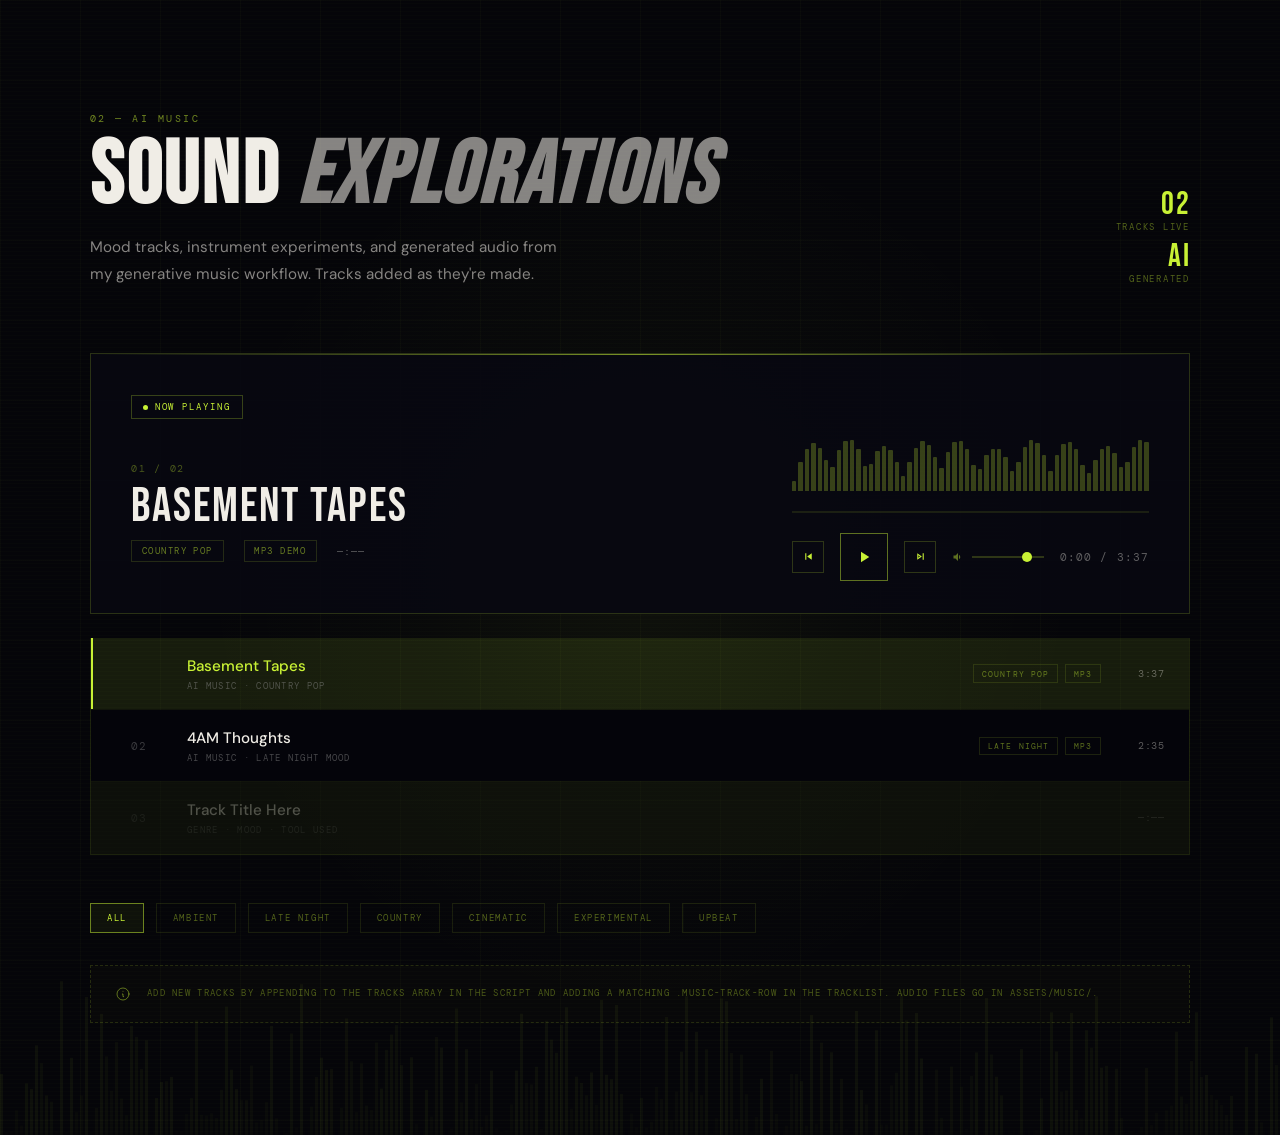
==== art.html @ 6951cd72 "AI Music section redesign" ====
<!DOCTYPE html>
<html lang="en">
<head>
  <meta charset="UTF-8">
  <title>AI Music — Japhet Kundiman</title>
  <meta name="viewport" content="width=device-width, initial-scale=1.0">
  <link rel="preconnect" href="https://fonts.googleapis.com">
  <link href="https://fonts.googleapis.com/css2?family=Bebas+Neue&family=DM+Sans:ital,wght@0,300;0,400;0,500;1,300&family=DM+Mono:wght@400;500&display=swap" rel="stylesheet">
  <style>
    :root {
      --acid: #c8f135;
      --acid-dim: rgba(200,241,53,0.12);
      --acid-glow: rgba(200,241,53,0.06);
      --page-bg: #04040a;
      --surface: rgba(10,10,18,0.80);
      --border: rgba(200,241,53,0.12);
      --text: #f0ede6;
      --text-dim: rgba(240,237,230,0.55);
      --text-muted: rgba(240,237,230,0.38);
      --font-display: 'Bebas Neue', sans-serif;
      --font-body: 'DM Sans', sans-serif;
      --font-mono: 'DM Mono', monospace;
    }

    *, *::before, *::after { box-sizing: border-box; margin: 0; padding: 0; }

    body {
      background: var(--page-bg);
      color: var(--text);
      font-family: var(--font-body);
      min-height: 100vh;
    }

    /* ── MUSIC SECTION WRAPPER ── */
    .music-section {
      position: relative;
      background: #050509;
      padding: 7rem 2rem;
      overflow: hidden;
    }

    /* ── AMBIENT BACKGROUND ── */
    .music-bg {
      position: absolute;
      inset: 0;
      pointer-events: none;
      overflow: hidden;
    }

    /* Slow rotating radial halo */
    .music-bg-halo {
      position: absolute;
      left: 50%; top: 50%;
      transform: translate(-50%, -50%);
      width: 900px; height: 900px;
      border-radius: 50%;
      background: radial-gradient(ellipse at center,
        rgba(200,241,53,0.055) 0%,
        rgba(200,241,53,0.02) 35%,
        transparent 70%);
      animation: haloBreath 8s ease-in-out infinite;
    }

    @keyframes haloBreath {
      0%, 100% { transform: translate(-50%,-50%) scale(1); opacity: 0.7; }
      50% { transform: translate(-50%,-50%) scale(1.12); opacity: 1; }
    }

    /* Scanline texture */
    .music-bg-scan {
      position: absolute; inset: 0;
      background-image: repeating-linear-gradient(
        0deg,
        transparent,
        transparent 3px,
        rgba(200,241,53,0.012) 3px,
        rgba(200,241,53,0.012) 4px
      );
    }

    /* Grid lines — faint */
    .music-bg-grid {
      position: absolute; inset: 0;
      background-image:
        linear-gradient(rgba(200,241,53,0.025) 1px, transparent 1px),
        linear-gradient(90deg, rgba(200,241,53,0.025) 1px, transparent 1px);
      background-size: 80px 80px;
    }

    /* Canvas for live visualizer */
    #musicCanvas {
      position: absolute;
      bottom: 0; left: 0;
      width: 100%; height: 220px;
      opacity: 0.18;
      pointer-events: none;
    }

    /* ── INNER CONTENT ── */
    .music-inner {
      max-width: 1100px;
      margin: 0 auto;
      position: relative;
      z-index: 2;
    }

    /* ── SECTION HEADER ── */
    .section-label {
      font-family: var(--font-mono);
      font-size: 0.6rem;
      letter-spacing: 0.26em;
      text-transform: uppercase;
      color: rgba(200,241,53,0.55);
      margin-bottom: 0.75rem;
      display: block;
    }

    .music-header {
      margin-bottom: 4rem;
      display: grid;
      grid-template-columns: 1fr auto;
      align-items: flex-end;
      gap: 2rem;
    }

    .music-header-left {}

    .music-title {
      font-family: var(--font-display);
      font-size: clamp(3.2rem, 7vw, 5.5rem);
      letter-spacing: 0.03em;
      line-height: 0.92;
      color: var(--text);
      margin-bottom: 1rem;
    }
    .music-title em {
      font-style: italic;
      color: var(--text-dim);
    }

    .music-subtitle {
      color: var(--text-dim);
      font-size: 0.95rem;
      line-height: 1.8;
      max-width: 480px;
    }

    /* Stats strip */
    .music-stats {
      display: flex;
      flex-direction: column;
      gap: 0.5rem;
      text-align: right;
      padding-bottom: 0.25rem;
    }
    .music-stat-item {
      display: flex;
      flex-direction: column;
    }
    .music-stat-num {
      font-family: var(--font-display);
      font-size: 2rem;
      letter-spacing: 0.04em;
      color: var(--acid);
      line-height: 1;
    }
    .music-stat-label {
      font-family: var(--font-mono);
      font-size: 0.55rem;
      letter-spacing: 0.2em;
      text-transform: uppercase;
      color: rgba(200,241,53,0.4);
    }

    /* ── FEATURED PLAYER ── */
    .music-featured {
      position: relative;
      background: rgba(8,8,16,0.95);
      border: 1px solid rgba(200,241,53,0.18);
      padding: 2.5rem 2.5rem 2rem;
      margin-bottom: 1.5rem;
      overflow: hidden;
      transition: border-color 0.3s;
    }
    .music-featured::before {
      content: '';
      position: absolute;
      top: 0; left: 0; right: 0;
      height: 1px;
      background: linear-gradient(90deg, transparent, var(--acid), transparent);
      opacity: 0.6;
    }
    .music-featured:hover {
      border-color: rgba(200,241,53,0.35);
    }

    .music-featured-badge {
      display: inline-flex;
      align-items: center;
      gap: 0.4rem;
      font-family: var(--font-mono);
      font-size: 0.55rem;
      letter-spacing: 0.22em;
      text-transform: uppercase;
      color: var(--acid);
      border: 1px solid rgba(200,241,53,0.25);
      padding: 0.3rem 0.7rem;
      margin-bottom: 1.5rem;
    }
    .music-featured-badge-dot {
      width: 5px; height: 5px;
      border-radius: 50%;
      background: var(--acid);
      animation: pulseDot 2s ease-in-out infinite;
    }
    @keyframes pulseDot {
      0%, 100% { opacity: 1; }
      50% { opacity: 0.3; }
    }

    .music-featured-layout {
      display: grid;
      grid-template-columns: 1fr auto;
      align-items: center;
      gap: 2.5rem;
    }

    .music-featured-info {}
    .music-featured-num {
      font-family: var(--font-mono);
      font-size: 0.6rem;
      letter-spacing: 0.18em;
      color: rgba(200,241,53,0.35);
      margin-bottom: 0.5rem;
    }
    .music-featured-title {
      font-family: var(--font-display);
      font-size: clamp(2rem, 4vw, 3rem);
      letter-spacing: 0.04em;
      color: var(--text);
      line-height: 1;
      margin-bottom: 0.6rem;
    }
    .music-featured-meta {
      display: flex;
      gap: 1.25rem;
      align-items: center;
      flex-wrap: wrap;
    }
    .music-featured-tag {
      font-family: var(--font-mono);
      font-size: 0.58rem;
      letter-spacing: 0.16em;
      text-transform: uppercase;
      color: rgba(200,241,53,0.5);
      padding: 0.25rem 0.6rem;
      border: 1px solid rgba(200,241,53,0.15);
    }
    .music-featured-duration {
      font-family: var(--font-mono);
      font-size: 0.65rem;
      letter-spacing: 0.1em;
      color: var(--text-muted);
    }

    /* Custom player controls */
    .music-player-controls {
      display: flex;
      flex-direction: column;
      gap: 1.25rem;
      min-width: 280px;
    }

    /* Waveform visualizer bar */
    .music-waveform-viz {
      display: flex;
      align-items: flex-end;
      gap: 2px;
      height: 48px;
      cursor: pointer;
    }
    .music-waveform-viz-bar {
      flex: 1;
      background: rgba(200,241,53,0.25);
      border-radius: 1px 1px 0 0;
      transition: background 0.15s;
      position: relative;
    }
    .music-waveform-viz-bar.played {
      background: rgba(200,241,53,0.75);
    }
    .music-waveform-viz-bar:hover {
      background: var(--acid);
    }

    .music-controls-row {
      display: flex;
      align-items: center;
      gap: 1rem;
    }

    .ctrl-btn {
      background: none;
      border: 1px solid rgba(200,241,53,0.2);
      color: var(--acid);
      cursor: pointer;
      display: flex;
      align-items: center;
      justify-content: center;
      transition: background 0.2s, border-color 0.2s, transform 0.15s;
      flex-shrink: 0;
    }
    .ctrl-btn:hover {
      background: rgba(200,241,53,0.1);
      border-color: rgba(200,241,53,0.5);
      transform: scale(1.05);
    }
    .ctrl-btn:active { transform: scale(0.96); }

    .ctrl-btn.play-main {
      width: 48px; height: 48px;
      border-color: rgba(200,241,53,0.45);
    }
    .ctrl-btn.play-main svg { width: 18px; height: 18px; }
    .ctrl-btn.small {
      width: 32px; height: 32px;
    }
    .ctrl-btn.small svg { width: 13px; height: 13px; }

    .ctrl-time {
      font-family: var(--font-mono);
      font-size: 0.68rem;
      letter-spacing: 0.1em;
      color: var(--text-muted);
      margin-left: auto;
    }

    /* Progress bar */
    .music-progress-wrap {
      position: relative;
      height: 2px;
      background: rgba(200,241,53,0.1);
      cursor: pointer;
    }
    .music-progress-fill {
      position: absolute;
      left: 0; top: 0; bottom: 0;
      background: var(--acid);
      width: 0%;
      transition: width 0.1s linear;
    }
    .music-progress-thumb {
      position: absolute;
      top: 50%;
      transform: translate(-50%,-50%);
      width: 10px; height: 10px;
      border-radius: 50%;
      background: var(--acid);
      left: 0%;
      transition: left 0.1s linear;
      opacity: 0;
    }
    .music-progress-wrap:hover .music-progress-thumb { opacity: 1; }
    .music-progress-wrap:hover { height: 3px; }

    /* hidden real audio element */
    .music-audio-el {
      display: none;
    }

    /* ── TRACK LIST ── */
    .music-tracklist {
      display: flex;
      flex-direction: column;
      gap: 1px;
      background: rgba(200,241,53,0.06);
      border: 1px solid rgba(200,241,53,0.06);
      border-top: none;
    }

    .music-track-row {
      background: var(--page-bg);
      display: grid;
      grid-template-columns: 3rem 1fr auto;
      align-items: center;
      gap: 1.5rem;
      padding: 1.1rem 1.5rem;
      cursor: pointer;
      transition: background 0.2s;
      position: relative;
      overflow: hidden;
    }
    .music-track-row::after {
      content: '';
      position: absolute;
      left: 0; top: 0; bottom: 0;
      width: 2px;
      background: var(--acid);
      transform: scaleY(0);
      transition: transform 0.2s;
      transform-origin: bottom;
    }
    .music-track-row:hover::after,
    .music-track-row.active::after {
      transform: scaleY(1);
    }
    .music-track-row:hover,
    .music-track-row.active {
      background: rgba(200,241,53,0.035);
    }

    .music-track-num-wrap {
      display: flex;
      align-items: center;
      justify-content: center;
    }
    .music-track-num {
      font-family: var(--font-mono);
      font-size: 0.7rem;
      letter-spacing: 0.1em;
      color: rgba(138,138,138,0.4);
      transition: opacity 0.2s;
    }
    .music-track-row.active .music-track-num,
    .music-track-row:hover .music-track-num { display: none; }

    .music-track-play-icon {
      display: none;
      color: var(--acid);
    }
    .music-track-row:hover .music-track-play-icon,
    .music-track-row.active .music-track-play-icon {
      display: block;
    }
    .music-track-play-icon svg { width: 14px; height: 14px; }

    /* Mini animated bars for playing state */
    .music-track-bars {
      display: none;
      align-items: flex-end;
      gap: 2px;
      height: 16px;
    }
    .music-track-row.playing .music-track-bars { display: flex; }
    .music-track-row.playing .music-track-play-icon { display: none; }
    .music-track-row.playing .music-track-num { display: none; }
    .music-track-bar {
      width: 2px;
      background: var(--acid);
      border-radius: 1px;
      animation: barDance 0.9s ease-in-out infinite;
    }
    .music-track-bar:nth-child(1) { animation-delay: 0s; }
    .music-track-bar:nth-child(2) { animation-delay: 0.15s; }
    .music-track-bar:nth-child(3) { animation-delay: 0.3s; }
    @keyframes barDance {
      0%, 100% { height: 4px; }
      50% { height: 14px; }
    }

    .music-track-info { display: flex; flex-direction: column; gap: 0.25rem; }
    .music-track-title {
      font-family: var(--font-body);
      font-size: 0.95rem;
      font-weight: 500;
      color: var(--text);
      transition: color 0.2s;
    }
    .music-track-row.active .music-track-title { color: var(--acid); }
    .music-track-meta-str {
      font-family: var(--font-mono);
      font-size: 0.58rem;
      letter-spacing: 0.14em;
      text-transform: uppercase;
      color: rgba(138,138,138,0.5);
    }

    .music-track-right {
      display: flex;
      align-items: center;
      gap: 1rem;
    }
    .music-track-tags {
      display: flex;
      gap: 0.4rem;
      flex-wrap: wrap;
      justify-content: flex-end;
    }
    .music-tag {
      font-family: var(--font-mono);
      font-size: 0.5rem;
      letter-spacing: 0.14em;
      text-transform: uppercase;
      color: rgba(200,241,53,0.45);
      border: 1px solid rgba(200,241,53,0.12);
      padding: 0.2rem 0.5rem;
    }
    .music-track-dur {
      font-family: var(--font-mono);
      font-size: 0.65rem;
      letter-spacing: 0.08em;
      color: var(--text-muted);
      min-width: 3rem;
      text-align: right;
    }

    /* Placeholder row */
    .music-track-row.placeholder {
      opacity: 0.28;
      cursor: default;
      pointer-events: none;
    }

    /* ── MOOD CHIPS ── */
    .music-mood-row {
      display: flex;
      gap: 0.75rem;
      flex-wrap: wrap;
      margin-top: 3rem;
      margin-bottom: 0;
    }
    .mood-chip {
      font-family: var(--font-mono);
      font-size: 0.55rem;
      letter-spacing: 0.18em;
      text-transform: uppercase;
      padding: 0.5rem 1rem;
      border: 1px solid rgba(200,241,53,0.1);
      color: rgba(200,241,53,0.4);
      cursor: default;
      transition: border-color 0.2s, color 0.2s, background 0.2s;
      position: relative;
      overflow: hidden;
    }
    .mood-chip::before {
      content: '';
      position: absolute;
      inset: 0;
      background: rgba(200,241,53,0.06);
      transform: translateX(-100%);
      transition: transform 0.25s ease;
    }
    .mood-chip:hover::before { transform: translateX(0); }
    .mood-chip:hover {
      border-color: rgba(200,241,53,0.35);
      color: rgba(200,241,53,0.85);
    }
    .mood-chip.active {
      border-color: rgba(200,241,53,0.5);
      color: var(--acid);
      background: rgba(200,241,53,0.05);
    }

    /* ── ADD NOTE ── */
    .music-add-note {
      margin-top: 2rem;
      display: flex;
      align-items: center;
      gap: 1rem;
      padding: 1.25rem 1.5rem;
      border: 1px dashed rgba(200,241,53,0.15);
      background: rgba(200,241,53,0.01);
    }
    .music-add-note span {
      font-family: var(--font-mono);
      font-size: 0.58rem;
      letter-spacing: 0.14em;
      text-transform: uppercase;
      color: rgba(200,241,53,0.35);
      line-height: 1.65;
    }
    .music-add-note svg { flex-shrink: 0; }

    /* ── VOLUME ── */
    .vol-wrap {
      display: flex;
      align-items: center;
      gap: 0.5rem;
    }
    .vol-wrap svg { width: 12px; height: 12px; color: rgba(200,241,53,0.4); flex-shrink: 0; }
    .vol-slider {
      -webkit-appearance: none;
      appearance: none;
      width: 72px;
      height: 2px;
      background: rgba(200,241,53,0.2);
      outline: none;
      cursor: pointer;
    }
    .vol-slider::-webkit-slider-thumb {
      -webkit-appearance: none;
      width: 10px; height: 10px;
      border-radius: 50%;
      background: var(--acid);
      cursor: pointer;
    }

    /* ── RESPONSIVE ── */
    @media (max-width: 768px) {
      .music-header { grid-template-columns: 1fr; }
      .music-stats { flex-direction: row; text-align: left; }
      .music-featured-layout { grid-template-columns: 1fr; }
      .music-player-controls { min-width: unset; }
      .music-waveform-viz { height: 36px; }
      .music-track-row { grid-template-columns: 2.5rem 1fr; gap: 1rem; padding: 1rem 1.25rem; }
      .music-track-right { display: none; }
      .music-mood-row { gap: 0.5rem; }
    }
  </style>
</head>
<body>

<!-- ═══════════ AI MUSIC SECTION ═══════════ -->
<section class="music-section" id="music">
  <!-- Ambient background layers -->
  <div class="music-bg">
    <div class="music-bg-halo"></div>
    <div class="music-bg-scan"></div>
    <div class="music-bg-grid"></div>
    <canvas id="musicCanvas"></canvas>
  </div>

  <div class="music-inner">

    <!-- Header -->
    <div class="music-header">
      <div class="music-header-left">
        <span class="section-label">02 — AI Music</span>
        <h2 class="music-title">Sound <em>Explorations</em></h2>
        <p class="music-subtitle">Mood tracks, instrument experiments, and generated audio from my generative music workflow. Tracks added as they're made.</p>
      </div>
      <div class="music-stats">
        <div class="music-stat-item">
          <span class="music-stat-num">02</span>
          <span class="music-stat-label">Tracks Live</span>
        </div>
        <div class="music-stat-item">
          <span class="music-stat-num">AI</span>
          <span class="music-stat-label">Generated</span>
        </div>
      </div>
    </div>

    <!-- Featured Player -->
    <div class="music-featured" id="featuredPlayer">
      <div class="music-featured-badge">
        <span class="music-featured-badge-dot"></span>
        Now Playing
      </div>

      <div class="music-featured-layout">
        <!-- Info -->
        <div class="music-featured-info">
          <div class="music-featured-num" id="featuredNum">01 / 02</div>
          <div class="music-featured-title" id="featuredTitle">Basement Tapes</div>
          <div class="music-featured-meta">
            <span class="music-featured-tag" id="featuredGenre">Country Pop</span>
            <span class="music-featured-tag" id="featuredType">MP3 Demo</span>
            <span class="music-featured-duration" id="featuredDur">—:——</span>
          </div>
        </div>

        <!-- Controls -->
        <div class="music-player-controls">

          <!-- Fake waveform (visual accent) -->
          <div class="music-waveform-viz" id="waveformViz" onclick="seekFromWaveform(event)">
          </div>

          <!-- Progress bar -->
          <div class="music-progress-wrap" id="progressWrap" onclick="seekFromBar(event)">
            <div class="music-progress-fill" id="progressFill"></div>
            <div class="music-progress-thumb" id="progressThumb"></div>
          </div>

          <!-- Buttons row -->
          <div class="music-controls-row">
            <!-- Skip back -->
            <button class="ctrl-btn small" onclick="prevTrack()" title="Previous">
              <svg fill="currentColor" viewBox="0 0 24 24"><path d="M6 6h2v12H6zm3.5 6 8.5 6V6z"/></svg>
            </button>

            <!-- Play/Pause main -->
            <button class="ctrl-btn play-main" id="mainPlayBtn" onclick="togglePlay()" title="Play / Pause">
              <svg id="playIcon" fill="currentColor" viewBox="0 0 24 24"><path d="M8 5v14l11-7z"/></svg>
              <svg id="pauseIcon" fill="currentColor" viewBox="0 0 24 24" style="display:none"><path d="M6 19h4V5H6v14zm8-14v14h4V5h-4z"/></svg>
            </button>

            <!-- Skip forward -->
            <button class="ctrl-btn small" onclick="nextTrack()" title="Next">
              <svg fill="currentColor" viewBox="0 0 24 24"><path d="M6 18l8.5-6L6 6v12zm2-8.14L11.03 12 8 14.14V9.86zM16 6h2v12h-2z"/></svg>
            </button>

            <!-- Volume -->
            <div class="vol-wrap" style="margin-left:auto">
              <svg fill="currentColor" viewBox="0 0 24 24" style="color:rgba(200,241,53,0.45)">
                <path d="M3 9v6h4l5 5V4L7 9H3zm13.5 3c0-1.77-1.02-3.29-2.5-4.03v8.05c1.48-.73 2.5-2.25 2.5-4.02z"/>
              </svg>
              <input class="vol-slider" type="range" min="0" max="100" value="80" id="volSlider" oninput="setVolume(this.value)">
            </div>

            <span class="ctrl-time" id="ctrlTime">0:00 / 0:00</span>
          </div>
        </div>
      </div>
    </div>

    <!-- Real audio element (hidden) -->
    <audio class="music-audio-el" id="mainAudio" preload="metadata">
      <source src="assets/music/_Basement Tapes_.mp3" type="audio/mpeg">
    </audio>

    <!-- Track List -->
    <div class="music-tracklist">
      <!-- Track 1 -->
      <div class="music-track-row active playing" data-index="0" onclick="selectTrack(0)">
        <div class="music-track-num-wrap">
          <span class="music-track-num">01</span>
          <span class="music-track-play-icon"><svg fill="currentColor" viewBox="0 0 24 24"><path d="M8 5v14l11-7z"/></svg></span>
          <div class="music-track-bars">
            <div class="music-track-bar"></div>
            <div class="music-track-bar"></div>
            <div class="music-track-bar"></div>
          </div>
        </div>
        <div class="music-track-info">
          <div class="music-track-title">Basement Tapes</div>
          <div class="music-track-meta-str">AI Music · Country Pop</div>
        </div>
        <div class="music-track-right">
          <div class="music-track-tags">
            <span class="music-tag">Country Pop</span>
            <span class="music-tag">MP3</span>
          </div>
          <div class="music-track-dur" id="dur0">—:——</div>
        </div>
      </div>

      <!-- Track 2 -->
      <div class="music-track-row" data-index="1" onclick="selectTrack(1)">
        <div class="music-track-num-wrap">
          <span class="music-track-num">02</span>
          <span class="music-track-play-icon"><svg fill="currentColor" viewBox="0 0 24 24"><path d="M8 5v14l11-7z"/></svg></span>
          <div class="music-track-bars">
            <div class="music-track-bar"></div>
            <div class="music-track-bar"></div>
            <div class="music-track-bar"></div>
          </div>
        </div>
        <div class="music-track-info">
          <div class="music-track-title">4AM Thoughts</div>
          <div class="music-track-meta-str">AI Music · Late Night Mood</div>
        </div>
        <div class="music-track-right">
          <div class="music-track-tags">
            <span class="music-tag">Late Night</span>
            <span class="music-tag">MP3</span>
          </div>
          <div class="music-track-dur" id="dur1">—:——</div>
        </div>
      </div>

      <!-- Placeholder 3 -->
      <div class="music-track-row placeholder">
        <div class="music-track-num-wrap">
          <span class="music-track-num">03</span>
        </div>
        <div class="music-track-info">
          <div class="music-track-title">Track Title Here</div>
          <div class="music-track-meta-str">Genre · Mood · Tool Used</div>
        </div>
        <div class="music-track-right">
          <div class="music-track-dur">—:——</div>
        </div>
      </div>
    </div>

    <!-- Mood chips -->
    <div class="music-mood-row">
      <div class="mood-chip active">All</div>
      <div class="mood-chip">Ambient</div>
      <div class="mood-chip">Late Night</div>
      <div class="mood-chip">Country</div>
      <div class="mood-chip">Cinematic</div>
      <div class="mood-chip">Experimental</div>
      <div class="mood-chip">Upbeat</div>
    </div>

    <!-- Dev note -->
    <div class="music-add-note">
      <svg width="16" height="16" fill="none" stroke="rgba(200,241,53,0.45)" viewBox="0 0 24 24"><path stroke-linecap="round" stroke-linejoin="round" stroke-width="1.5" d="M13 16h-1v-4h-1m1-4h.01M21 12a9 9 0 11-18 0 9 9 0 0118 0z"/></svg>
      <span>Add new tracks by appending to the tracks array in the script and adding a matching .music-track-row in the tracklist. Audio files go in assets/music/.</span>
    </div>

  </div><!-- /music-inner -->
</section>

<script>
  /* ── TRACKS DATA ── */
  const tracks = [
    {
      src: 'assets/music/_Basement Tapes_.mp3',
      title: 'Basement Tapes',
      genre: 'Country Pop',
      type: 'MP3 Demo',
      label: 'AI Music · Country Pop',
    },
    {
      src: 'assets/music/4AM Thoughts.mp3',
      title: '4AM Thoughts',
      genre: 'Late Night Mood',
      type: 'MP3 Demo',
      label: 'AI Music · Late Night Mood',
    },
  ];

  let currentIndex = 0;
  let isPlaying = false;
  const audio = document.getElementById('mainAudio');

  /* ── WAVEFORM BARS SETUP ── */
  function buildWaveform() {
    const viz = document.getElementById('waveformViz');
    viz.innerHTML = '';
    const barCount = 56;
    for (let i = 0; i < barCount; i++) {
      const bar = document.createElement('div');
      bar.className = 'music-waveform-viz-bar';
      // Randomised heights to look like a waveform
      const h = 10 + Math.abs(Math.sin(i * 0.55 + currentIndex * 1.3) * 32) +
                Math.abs(Math.sin(i * 0.2) * 10);
      bar.style.height = h + 'px';
      bar.dataset.pos = i / barCount;
      viz.appendChild(bar);
    }
  }

  function updateWaveformProgress(pct) {
    const bars = document.querySelectorAll('.music-waveform-viz-bar');
    bars.forEach((b, i) => {
      const pos = i / bars.length;
      b.classList.toggle('played', pos <= pct);
    });
  }

  function seekFromWaveform(e) {
    const viz = document.getElementById('waveformViz');
    const rect = viz.getBoundingClientRect();
    const pct = Math.max(0, Math.min(1, (e.clientX - rect.left) / rect.width));
    if (audio.duration) {
      audio.currentTime = pct * audio.duration;
    }
  }

  function seekFromBar(e) {
    const wrap = document.getElementById('progressWrap');
    const rect = wrap.getBoundingClientRect();
    const pct = Math.max(0, Math.min(1, (e.clientX - rect.left) / rect.width));
    if (audio.duration) {
      audio.currentTime = pct * audio.duration;
    }
  }

  /* ── FORMAT TIME ── */
  function fmt(s) {
    if (!s || isNaN(s)) return '—:——';
    const m = Math.floor(s / 60);
    const ss = String(Math.floor(s % 60)).padStart(2, '0');
    return m + ':' + ss;
  }

  /* ── LOAD TRACK ── */
  function loadTrack(index, autoplay) {
    const t = tracks[index];
    currentIndex = index;

    // Update featured info
    document.getElementById('featuredNum').textContent = String(index + 1).padStart(2,'0') + ' / ' + String(tracks.length).padStart(2,'0');
    document.getElementById('featuredTitle').textContent = t.title;
    document.getElementById('featuredGenre').textContent = t.genre;
    document.getElementById('featuredType').textContent = t.type;
    document.getElementById('featuredDur').textContent = '—:——';

    // Load audio
    audio.src = t.src;
    audio.load();

    // Reset progress
    document.getElementById('progressFill').style.width = '0%';
    document.getElementById('progressThumb').style.left = '0%';
    document.getElementById('ctrlTime').textContent = '0:00 / 0:00';

    // Rebuild waveform
    buildWaveform();

    // Mark active row
    document.querySelectorAll('.music-track-row').forEach((row, i) => {
      row.classList.remove('active', 'playing');
      if (i === index) row.classList.add('active');
    });

    if (autoplay) {
      audio.play().then(() => {
        isPlaying = true;
        updatePlayState(true);
      }).catch(() => {});
    }
  }

  function selectTrack(index) {
    if (index >= tracks.length) return;
    if (index === currentIndex && isPlaying) {
      togglePlay();
      return;
    }
    loadTrack(index, true);
  }

  /* ── PLAY / PAUSE ── */
  function togglePlay() {
    if (audio.paused) {
      audio.play().then(() => {
        isPlaying = true;
        updatePlayState(true);
      }).catch(() => {});
    } else {
      audio.pause();
      isPlaying = false;
      updatePlayState(false);
    }
  }

  function updatePlayState(playing) {
    document.getElementById('playIcon').style.display = playing ? 'none' : 'block';
    document.getElementById('pauseIcon').style.display = playing ? 'block' : 'none';
    const activeRow = document.querySelectorAll('.music-track-row')[currentIndex];
    if (activeRow) activeRow.classList.toggle('playing', playing);
  }

  /* ── PREV / NEXT ── */
  function prevTrack() {
    const idx = (currentIndex - 1 + tracks.length) % tracks.length;
    loadTrack(idx, true);
  }
  function nextTrack() {
    const idx = (currentIndex + 1) % tracks.length;
    loadTrack(idx, true);
  }

  /* ── VOLUME ── */
  function setVolume(v) {
    audio.volume = v / 100;
  }

  /* ── AUDIO EVENTS ── */
  audio.addEventListener('timeupdate', () => {
    if (!audio.duration) return;
    const pct = audio.currentTime / audio.duration;
    document.getElementById('progressFill').style.width = (pct * 100) + '%';
    document.getElementById('progressThumb').style.left = (pct * 100) + '%';
    document.getElementById('ctrlTime').textContent = fmt(audio.currentTime) + ' / ' + fmt(audio.duration);
    document.getElementById('featuredDur').textContent = fmt(audio.currentTime);
    updateWaveformProgress(pct);
  });

  audio.addEventListener('loadedmetadata', () => {
    const el = document.getElementById('dur' + currentIndex);
    if (el) el.textContent = fmt(audio.duration);
    document.getElementById('ctrlTime').textContent = '0:00 / ' + fmt(audio.duration);
  });

  audio.addEventListener('ended', () => {
    isPlaying = false;
    updatePlayState(false);
    nextTrack();
  });

  /* ── PRE-LOAD DURATIONS for all tracks ── */
  function preloadDuration(index) {
    const a = new Audio();
    a.src = tracks[index].src;
    a.addEventListener('loadedmetadata', () => {
      const el = document.getElementById('dur' + index);
      if (el) el.textContent = fmt(a.duration);
    });
  }
  tracks.forEach((_, i) => { if (i !== 0) preloadDuration(i); });

  /* ── CANVAS VISUALIZER (idle ambient) ── */
  (function setupCanvas() {
    const canvas = document.getElementById('musicCanvas');
    const ctx = canvas.getContext('2d');
    let W, H, bars = [], tick = 0;

    function resize() {
      W = canvas.offsetWidth;
      H = canvas.offsetHeight;
      canvas.width = W;
      canvas.height = H;
      bars = Array.from({length: Math.floor(W / 5)}, (_, i) => ({
        x: i * 5,
        phase: Math.random() * Math.PI * 2,
        speed: 0.4 + Math.random() * 0.6,
        amp: 0.3 + Math.random() * 0.7,
      }));
    }

    function draw() {
      ctx.clearRect(0, 0, W, H);
      tick += 0.018;
      bars.forEach(b => {
        const h = (Math.sin(tick * b.speed + b.phase) * 0.5 + 0.5) * b.amp * H * 0.72;
        const alpha = 0.18 + Math.sin(tick * b.speed + b.phase) * 0.1;
        ctx.fillStyle = `rgba(200,241,53,${alpha})`;
        ctx.fillRect(b.x, H - h, 3, h);
      });
      requestAnimationFrame(draw);
    }

    resize();
    window.addEventListener('resize', resize);
    draw();
  })();

  /* ── MOOD CHIPS (UI only, no filter logic yet) ── */
  document.querySelectorAll('.mood-chip').forEach(chip => {
    chip.addEventListener('click', () => {
      document.querySelectorAll('.mood-chip').forEach(c => c.classList.remove('active'));
      chip.classList.add('active');
    });
  });

  /* ── INIT ── */
  buildWaveform();
  audio.volume = 0.8;
</script>
</body>
</html>
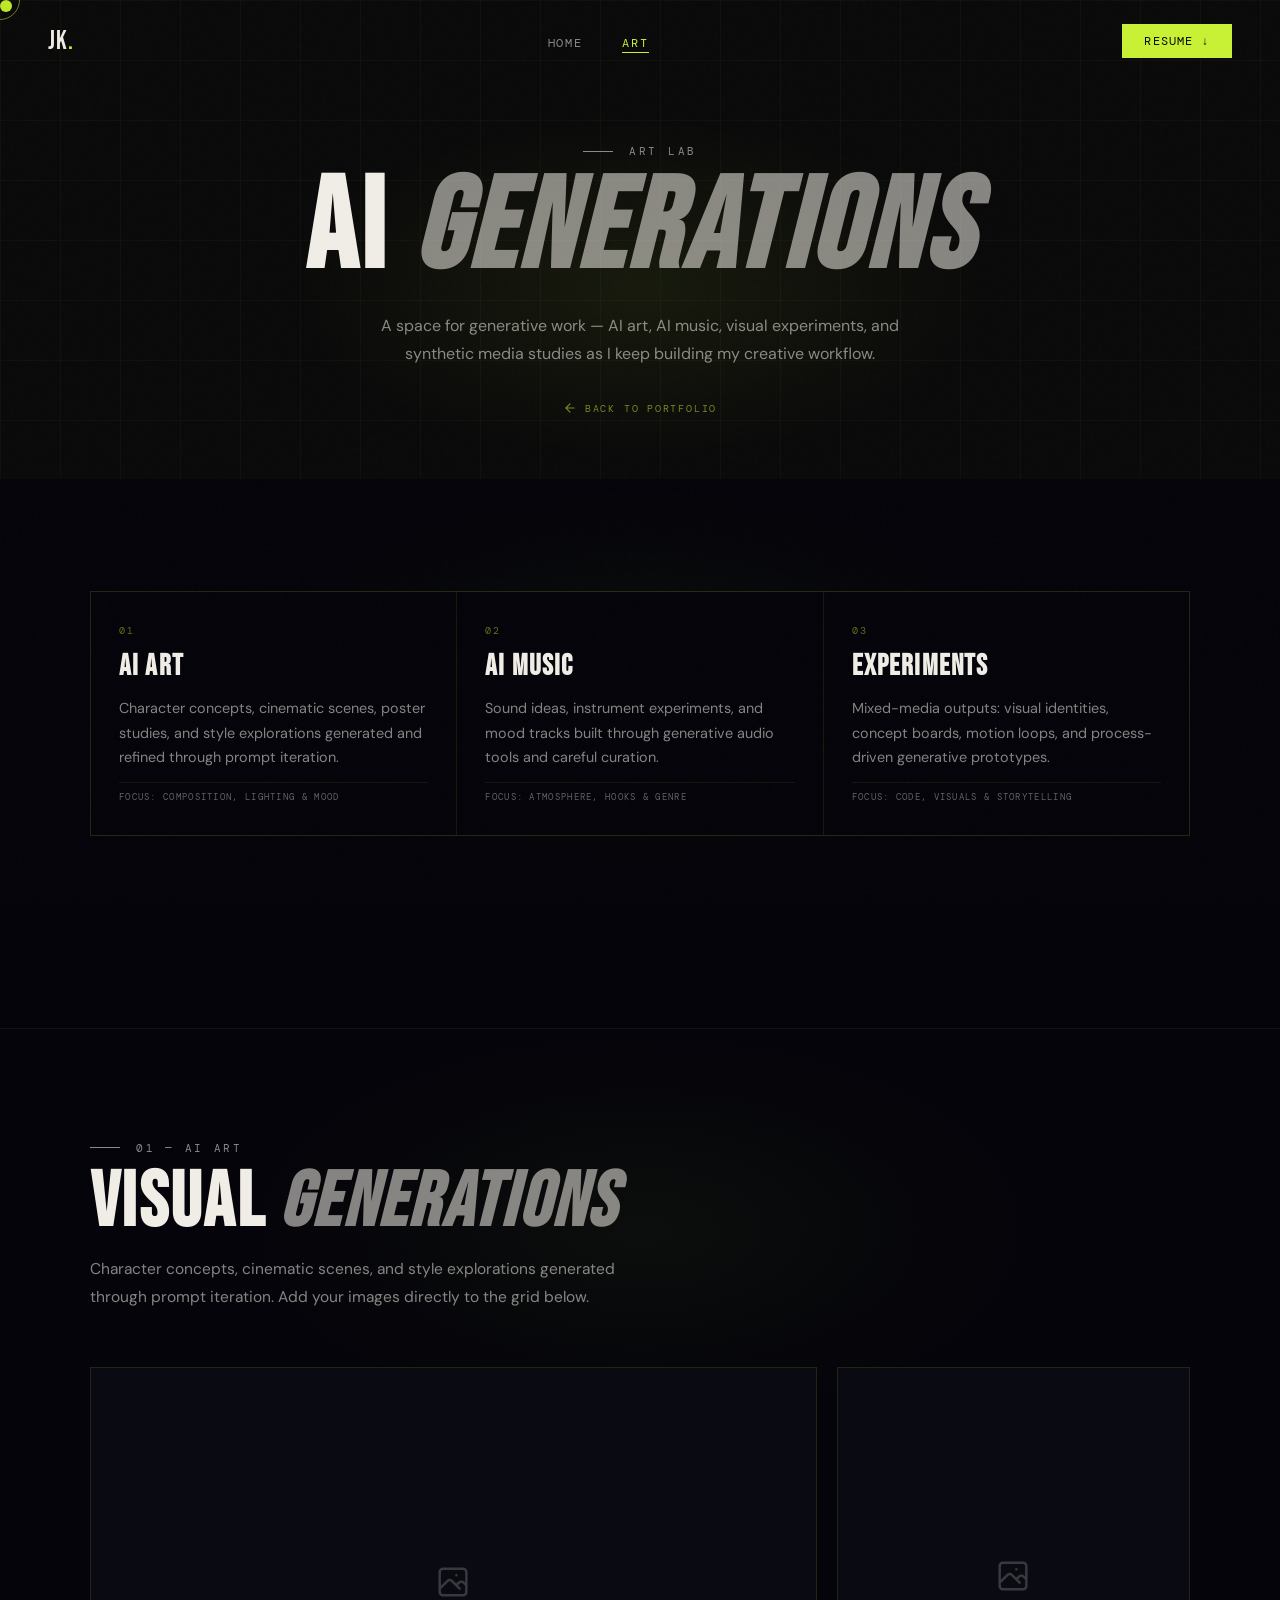
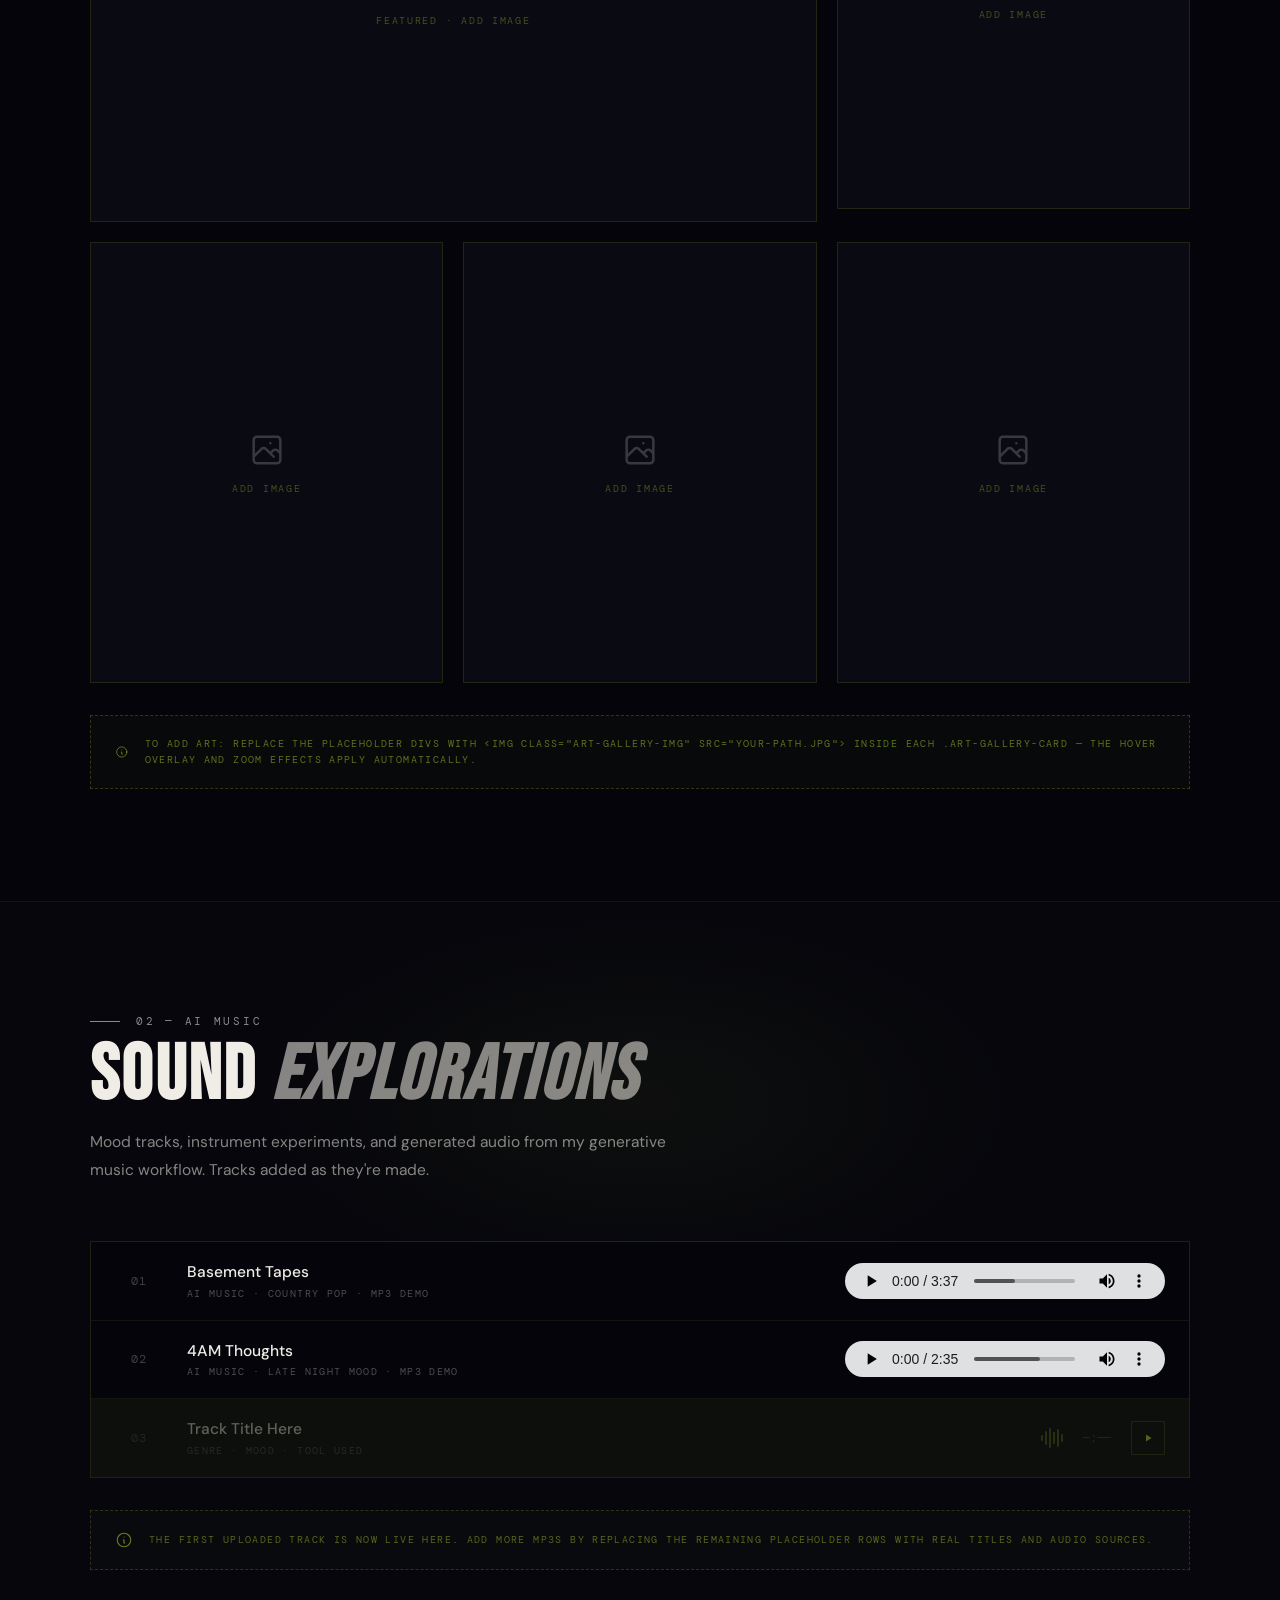
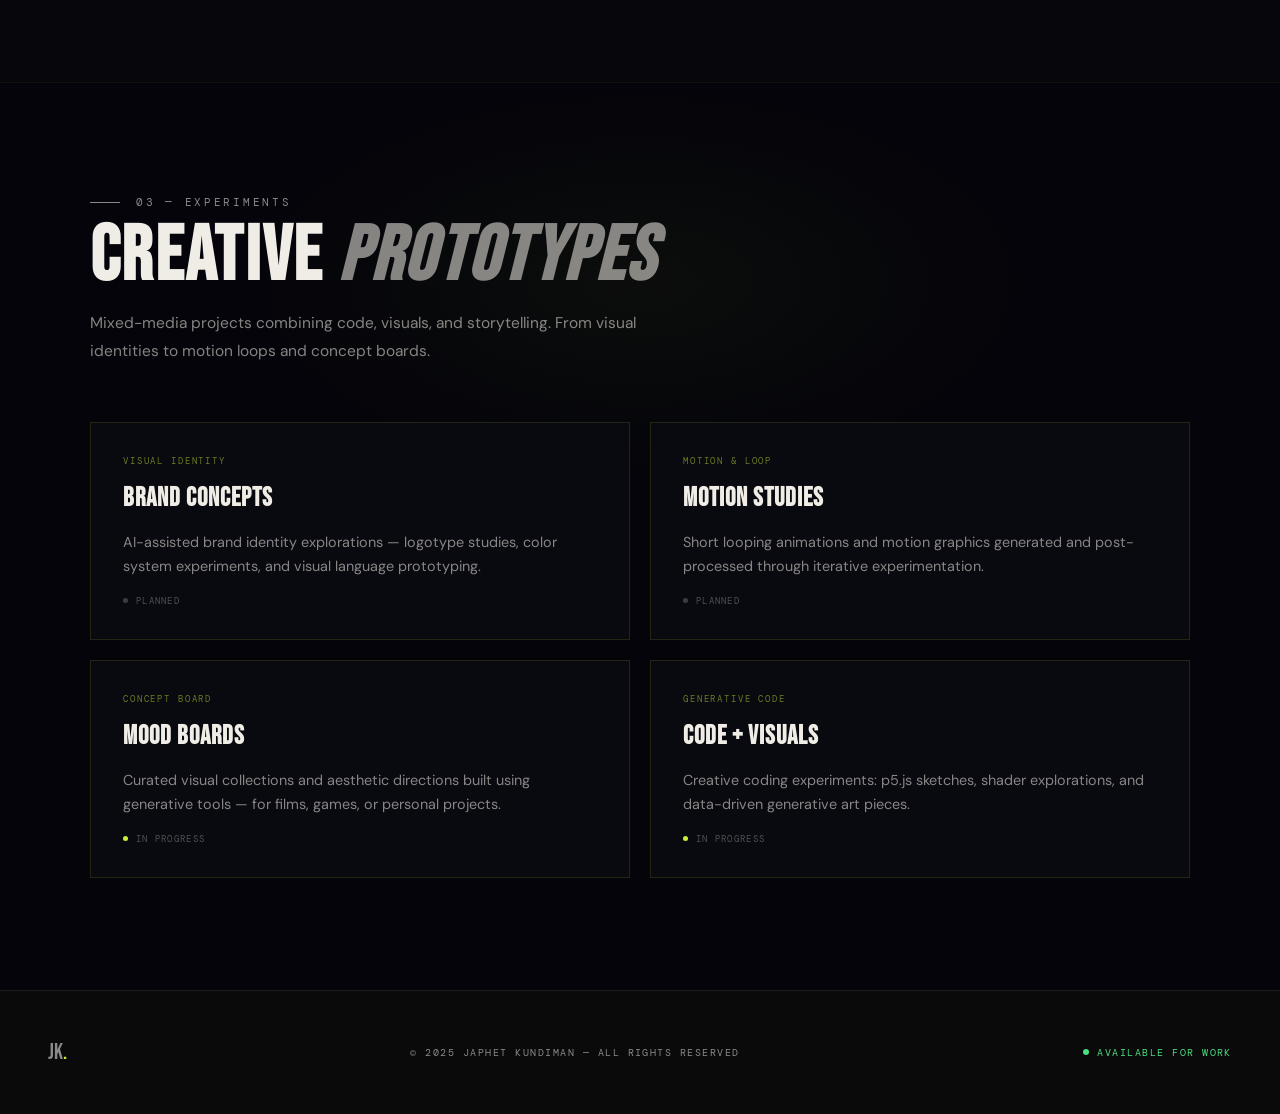
==== commit df16c440: "Undo changes" ====
--- a/art.html
+++ b/art.html
@@ -2,15 +2,19 @@
 <html lang="en">
 <head>
   <meta charset="UTF-8">
-  <title>AI Music — Japhet Kundiman</title>
+  <title>Art Lab — Japhet Kundiman</title>
   <meta name="viewport" content="width=device-width, initial-scale=1.0">
+  <link rel="icon" type="image/png" href="assets/images/branding/Logo.png">
   <link rel="preconnect" href="https://fonts.googleapis.com">
   <link href="https://fonts.googleapis.com/css2?family=Bebas+Neue&family=DM+Sans:ital,wght@0,300;0,400;0,500;1,300&family=DM+Mono:wght@400;500&display=swap" rel="stylesheet">
+  <link rel="stylesheet" href="assets/css/styles.css">
+
   <style>
+    /* ═══════════════════════════════
+       PAGE-LEVEL RESETS & TOKENS
+       ═══════════════════════════════ */
     :root {
       --acid: #c8f135;
-      --acid-dim: rgba(200,241,53,0.12);
-      --acid-glow: rgba(200,241,53,0.06);
       --page-bg: #04040a;
       --surface: rgba(10,10,18,0.80);
       --border: rgba(200,241,53,0.12);
@@ -20,1019 +24,757 @@
       --font-display: 'Bebas Neue', sans-serif;
       --font-body: 'DM Sans', sans-serif;
       --font-mono: 'DM Mono', monospace;
-    }
-
-    *, *::before, *::after { box-sizing: border-box; margin: 0; padding: 0; }
-
-    body {
-      background: var(--page-bg);
-      color: var(--text);
-      font-family: var(--font-body);
-      min-height: 100vh;
-    }
-
-    /* ── MUSIC SECTION WRAPPER ── */
-    .music-section {
+      --section-pad: 7rem 2rem;
+      --max-w: 1100px;
+    }
+
+    /* ── NAV ACTIVE ── */
+    .nav-links a.active { color: var(--acid); }
+    .nav-links a.active::after { width: 100%; }
+
+    /* ═══════════════════════════════
+       HERO
+       ═══════════════════════════════ */
+    .art-hero {
+      min-height: 38vh;
+      display: flex;
+      flex-direction: column;
+      align-items: center;
+      justify-content: flex-end;
+      padding: 9rem 2rem 4rem;
+      text-align: center;
       position: relative;
-      background: #050509;
-      padding: 7rem 2rem;
       overflow: hidden;
     }
-
-    /* ── AMBIENT BACKGROUND ── */
-    .music-bg {
-      position: absolute;
-      inset: 0;
-      pointer-events: none;
-      overflow: hidden;
-    }
-
-    /* Slow rotating radial halo */
-    .music-bg-halo {
-      position: absolute;
-      left: 50%; top: 50%;
-      transform: translate(-50%, -50%);
-      width: 900px; height: 900px;
-      border-radius: 50%;
-      background: radial-gradient(ellipse at center,
-        rgba(200,241,53,0.055) 0%,
-        rgba(200,241,53,0.02) 35%,
-        transparent 70%);
-      animation: haloBreath 8s ease-in-out infinite;
-    }
-
-    @keyframes haloBreath {
-      0%, 100% { transform: translate(-50%,-50%) scale(1); opacity: 0.7; }
-      50% { transform: translate(-50%,-50%) scale(1.12); opacity: 1; }
-    }
-
-    /* Scanline texture */
-    .music-bg-scan {
-      position: absolute; inset: 0;
-      background-image: repeating-linear-gradient(
-        0deg,
-        transparent,
-        transparent 3px,
-        rgba(200,241,53,0.012) 3px,
-        rgba(200,241,53,0.012) 4px
-      );
-    }
-
-    /* Grid lines — faint */
-    .music-bg-grid {
+    .art-hero-grid {
       position: absolute; inset: 0;
       background-image:
-        linear-gradient(rgba(200,241,53,0.025) 1px, transparent 1px),
-        linear-gradient(90deg, rgba(200,241,53,0.025) 1px, transparent 1px);
-      background-size: 80px 80px;
-    }
-
-    /* Canvas for live visualizer */
-    #musicCanvas {
-      position: absolute;
-      bottom: 0; left: 0;
-      width: 100%; height: 220px;
-      opacity: 0.18;
+        linear-gradient(rgba(200,241,53,0.03) 1px, transparent 1px),
+        linear-gradient(90deg, rgba(200,241,53,0.03) 1px, transparent 1px);
+      background-size: 60px 60px;
       pointer-events: none;
     }
-
-    /* ── INNER CONTENT ── */
-    .music-inner {
-      max-width: 1100px;
-      margin: 0 auto;
-      position: relative;
-      z-index: 2;
-    }
-
-    /* ── SECTION HEADER ── */
-    .section-label {
-      font-family: var(--font-mono);
-      font-size: 0.6rem;
-      letter-spacing: 0.26em;
-      text-transform: uppercase;
-      color: rgba(200,241,53,0.55);
-      margin-bottom: 0.75rem;
-      display: block;
-    }
-
-    .music-header {
-      margin-bottom: 4rem;
-      display: grid;
-      grid-template-columns: 1fr auto;
-      align-items: flex-end;
-      gap: 2rem;
-    }
-
-    .music-header-left {}
-
-    .music-title {
+    .art-hero-glow {
+      position: absolute; top: 60%; left: 50%;
+      transform: translate(-50%, -50%);
+      width: 700px; height: 340px;
+      background: radial-gradient(ellipse at center, rgba(200,241,53,0.07) 0%, transparent 70%);
+      pointer-events: none;
+    }
+    .art-hero .section-label {
+      position: relative; z-index: 2;
+      margin-bottom: 0.9rem;
+    }
+    .art-hero-title {
+      position: relative; z-index: 2;
       font-family: var(--font-display);
-      font-size: clamp(3.2rem, 7vw, 5.5rem);
+      font-size: clamp(4rem, 10vw, 8rem);
       letter-spacing: 0.03em;
-      line-height: 0.92;
+      line-height: 0.9;
       color: var(--text);
-      margin-bottom: 1rem;
-    }
-    .music-title em {
+      margin-bottom: 1.5rem;
+    }
+    .art-hero-title em {
       font-style: italic;
       color: var(--text-dim);
     }
-
-    .music-subtitle {
+    .art-hero-desc {
+      position: relative; z-index: 2;
+      max-width: 560px;
       color: var(--text-dim);
-      font-size: 0.95rem;
+      font-size: 1rem;
       line-height: 1.8;
-      max-width: 480px;
-    }
-
-    /* Stats strip */
-    .music-stats {
-      display: flex;
-      flex-direction: column;
-      gap: 0.5rem;
-      text-align: right;
-      padding-bottom: 0.25rem;
-    }
-    .music-stat-item {
-      display: flex;
-      flex-direction: column;
-    }
-    .music-stat-num {
+      margin-bottom: 2rem;
+    }
+    .art-hero-back {
+      position: relative; z-index: 2;
+      display: inline-flex; align-items: center; gap: 0.5rem;
+      font-family: var(--font-mono);
+      font-size: 0.62rem; letter-spacing: 0.18em;
+      text-transform: uppercase;
+      color: rgba(200,241,53,0.55);
+      text-decoration: none;
+      transition: color 0.2s;
+    }
+    .art-hero-back:hover { color: var(--acid); }
+    .art-hero-back svg { width: 14px; height: 14px; }
+
+    /* ═══════════════════════════════
+       SHARED SECTION LAYOUT
+       ═══════════════════════════════ */
+    .art-section {
+      position: relative;
+      background: var(--page-bg);
+      padding: var(--section-pad);
+      overflow: hidden;
+    }
+    .art-section + .art-section {
+      border-top: 1px solid rgba(200,241,53,0.06);
+    }
+    .art-section-inner {
+      max-width: var(--max-w);
+      margin: 0 auto;
+      position: relative; z-index: 2;
+    }
+    .art-section-header {
+      margin-bottom: 3.5rem;
+    }
+    .art-section-header .section-label {
+      margin-bottom: 0.75rem;
+    }
+    .art-section-title {
       font-family: var(--font-display);
-      font-size: 2rem;
-      letter-spacing: 0.04em;
-      color: var(--acid);
-      line-height: 1;
-    }
-    .music-stat-label {
-      font-family: var(--font-mono);
-      font-size: 0.55rem;
-      letter-spacing: 0.2em;
-      text-transform: uppercase;
-      color: rgba(200,241,53,0.4);
-    }
-
-    /* ── FEATURED PLAYER ── */
-    .music-featured {
+      font-size: clamp(2.8rem, 6vw, 5rem);
+      letter-spacing: 0.03em;
+      line-height: 0.95;
+      color: var(--text);
+    }
+    .art-section-title em {
+      font-style: italic;
+      color: var(--text-dim);
+    }
+    .art-section-subtitle {
+      margin-top: 1rem;
+      max-width: 580px;
+      color: var(--text-dim);
+      font-size: 0.97rem;
+      line-height: 1.8;
+    }
+    /* Subtle section bg glow */
+    .art-section-glow {
+      position: absolute;
+      top: 0; left: 50%;
+      transform: translateX(-50%);
+      width: 800px; height: 400px;
+      background: radial-gradient(ellipse at center,
+        rgba(200,241,53,0.04) 0%, transparent 70%);
+      pointer-events: none;
+    }
+
+    /* ═══════════════════════════════
+       CATEGORY STRIPS (01 / 02 / 03)
+       ═══════════════════════════════ */
+    .art-cats {
+      display: grid;
+      grid-template-columns: repeat(3, 1fr);
+      gap: 1px;
+      background: rgba(200,241,53,0.08);
+      border: 1px solid rgba(200,241,53,0.08);
+      margin-bottom: 5rem;
+    }
+    .art-cat {
+      background: var(--page-bg);
+      padding: 2rem 1.75rem;
+      display: flex; flex-direction: column; gap: 0.75rem;
+      transition: background 0.25s;
+    }
+    .art-cat:hover { background: rgba(200,241,53,0.03); }
+    .art-cat-num {
+      font-family: var(--font-mono);
+      font-size: 0.6rem; letter-spacing: 0.22em;
+      text-transform: uppercase;
+      color: rgba(200,241,53,0.45);
+    }
+    .art-cat h3 {
+      font-family: var(--font-display);
+      font-size: 1.8rem; letter-spacing: 0.04em;
+      color: var(--text);
+    }
+    .art-cat p {
+      font-size: 0.9rem; line-height: 1.7;
+      color: var(--text-dim);
+      flex: 1;
+    }
+    .art-cat-focus {
+      font-family: var(--font-mono);
+      font-size: 0.58rem; letter-spacing: 0.14em;
+      text-transform: uppercase;
+      color: rgba(138,138,138,0.7);
+      padding-top: 0.5rem;
+      border-top: 1px solid rgba(200,241,53,0.08);
+    }
+
+    /* ═══════════════════════════════
+       AI ART GALLERY
+       ═══════════════════════════════ */
+    .art-gallery-grid {
+      display: grid;
+      grid-template-columns: repeat(3, 1fr);
+      gap: 1.25rem;
+    }
+    .art-gallery-card {
       position: relative;
-      background: rgba(8,8,16,0.95);
-      border: 1px solid rgba(200,241,53,0.18);
-      padding: 2.5rem 2.5rem 2rem;
-      margin-bottom: 1.5rem;
+      background: var(--surface);
+      border: 1px solid var(--border);
       overflow: hidden;
-      transition: border-color 0.3s;
-    }
-    .music-featured::before {
-      content: '';
-      position: absolute;
-      top: 0; left: 0; right: 0;
-      height: 1px;
-      background: linear-gradient(90deg, transparent, var(--acid), transparent);
-      opacity: 0.6;
-    }
-    .music-featured:hover {
+      aspect-ratio: 4/5;
+      cursor: pointer;
+      transition: border-color 0.3s, transform 0.3s;
+    }
+    .art-gallery-card:hover {
       border-color: rgba(200,241,53,0.35);
-    }
-
-    .music-featured-badge {
-      display: inline-flex;
-      align-items: center;
-      gap: 0.4rem;
-      font-family: var(--font-mono);
-      font-size: 0.55rem;
-      letter-spacing: 0.22em;
-      text-transform: uppercase;
-      color: var(--acid);
-      border: 1px solid rgba(200,241,53,0.25);
-      padding: 0.3rem 0.7rem;
-      margin-bottom: 1.5rem;
-    }
-    .music-featured-badge-dot {
-      width: 5px; height: 5px;
-      border-radius: 50%;
-      background: var(--acid);
-      animation: pulseDot 2s ease-in-out infinite;
-    }
-    @keyframes pulseDot {
-      0%, 100% { opacity: 1; }
-      50% { opacity: 0.3; }
-    }
-
-    .music-featured-layout {
-      display: grid;
-      grid-template-columns: 1fr auto;
-      align-items: center;
-      gap: 2.5rem;
-    }
-
-    .music-featured-info {}
-    .music-featured-num {
-      font-family: var(--font-mono);
-      font-size: 0.6rem;
-      letter-spacing: 0.18em;
-      color: rgba(200,241,53,0.35);
-      margin-bottom: 0.5rem;
-    }
-    .music-featured-title {
+      transform: translateY(-4px);
+    }
+    .art-gallery-card.wide {
+      grid-column: span 2;
+      aspect-ratio: 8/5;
+    }
+    .art-gallery-img {
+      width: 100%; height: 100%;
+      object-fit: cover;
+      display: block;
+      filter: saturate(0.85);
+      transition: filter 0.4s, transform 0.4s;
+    }
+    .art-gallery-card:hover .art-gallery-img {
+      filter: saturate(1.1);
+      transform: scale(1.03);
+    }
+    /* Placeholder when no image */
+    .art-gallery-placeholder {
+      width: 100%; height: 100%;
+      display: flex; flex-direction: column;
+      align-items: center; justify-content: center;
+      gap: 0.75rem;
+      background: rgba(10,10,18,0.9);
+    }
+    .art-gallery-placeholder-icon {
+      width: 40px; height: 40px;
+      opacity: 0.2;
+    }
+    .art-gallery-placeholder span {
+      font-family: var(--font-mono);
+      font-size: 0.6rem; letter-spacing: 0.18em;
+      text-transform: uppercase;
+      color: rgba(200,241,53,0.3);
+    }
+    .art-gallery-overlay {
+      position: absolute; inset: 0;
+      background: linear-gradient(to top, rgba(4,4,10,0.85) 0%, transparent 50%);
+      opacity: 0;
+      transition: opacity 0.3s;
+      display: flex; align-items: flex-end;
+      padding: 1.5rem;
+    }
+    .art-gallery-card:hover .art-gallery-overlay { opacity: 1; }
+    .art-gallery-meta {
+      display: flex; flex-direction: column; gap: 0.3rem;
+    }
+    .art-gallery-meta-label {
+      font-family: var(--font-mono);
+      font-size: 0.58rem; letter-spacing: 0.18em;
+      text-transform: uppercase;
+      color: rgba(200,241,53,0.7);
+    }
+    .art-gallery-meta-title {
       font-family: var(--font-display);
-      font-size: clamp(2rem, 4vw, 3rem);
-      letter-spacing: 0.04em;
+      font-size: 1.4rem; letter-spacing: 0.04em;
       color: var(--text);
-      line-height: 1;
-      margin-bottom: 0.6rem;
-    }
-    .music-featured-meta {
-      display: flex;
-      gap: 1.25rem;
-      align-items: center;
-      flex-wrap: wrap;
-    }
-    .music-featured-tag {
-      font-family: var(--font-mono);
-      font-size: 0.58rem;
-      letter-spacing: 0.16em;
-      text-transform: uppercase;
-      color: rgba(200,241,53,0.5);
-      padding: 0.25rem 0.6rem;
-      border: 1px solid rgba(200,241,53,0.15);
-    }
-    .music-featured-duration {
-      font-family: var(--font-mono);
-      font-size: 0.65rem;
-      letter-spacing: 0.1em;
-      color: var(--text-muted);
-    }
-
-    /* Custom player controls */
-    .music-player-controls {
-      display: flex;
-      flex-direction: column;
-      gap: 1.25rem;
-      min-width: 280px;
-    }
-
-    /* Waveform visualizer bar */
-    .music-waveform-viz {
-      display: flex;
-      align-items: flex-end;
-      gap: 2px;
-      height: 48px;
-      cursor: pointer;
-    }
-    .music-waveform-viz-bar {
-      flex: 1;
-      background: rgba(200,241,53,0.25);
-      border-radius: 1px 1px 0 0;
-      transition: background 0.15s;
-      position: relative;
-    }
-    .music-waveform-viz-bar.played {
-      background: rgba(200,241,53,0.75);
-    }
-    .music-waveform-viz-bar:hover {
-      background: var(--acid);
-    }
-
-    .music-controls-row {
-      display: flex;
-      align-items: center;
-      gap: 1rem;
-    }
-
-    .ctrl-btn {
-      background: none;
-      border: 1px solid rgba(200,241,53,0.2);
-      color: var(--acid);
-      cursor: pointer;
-      display: flex;
-      align-items: center;
-      justify-content: center;
-      transition: background 0.2s, border-color 0.2s, transform 0.15s;
-      flex-shrink: 0;
-    }
-    .ctrl-btn:hover {
-      background: rgba(200,241,53,0.1);
-      border-color: rgba(200,241,53,0.5);
-      transform: scale(1.05);
-    }
-    .ctrl-btn:active { transform: scale(0.96); }
-
-    .ctrl-btn.play-main {
-      width: 48px; height: 48px;
-      border-color: rgba(200,241,53,0.45);
-    }
-    .ctrl-btn.play-main svg { width: 18px; height: 18px; }
-    .ctrl-btn.small {
-      width: 32px; height: 32px;
-    }
-    .ctrl-btn.small svg { width: 13px; height: 13px; }
-
-    .ctrl-time {
-      font-family: var(--font-mono);
-      font-size: 0.68rem;
-      letter-spacing: 0.1em;
-      color: var(--text-muted);
-      margin-left: auto;
-    }
-
-    /* Progress bar */
-    .music-progress-wrap {
-      position: relative;
-      height: 2px;
-      background: rgba(200,241,53,0.1);
-      cursor: pointer;
-    }
-    .music-progress-fill {
-      position: absolute;
-      left: 0; top: 0; bottom: 0;
-      background: var(--acid);
-      width: 0%;
-      transition: width 0.1s linear;
-    }
-    .music-progress-thumb {
-      position: absolute;
-      top: 50%;
-      transform: translate(-50%,-50%);
-      width: 10px; height: 10px;
-      border-radius: 50%;
-      background: var(--acid);
-      left: 0%;
-      transition: left 0.1s linear;
-      opacity: 0;
-    }
-    .music-progress-wrap:hover .music-progress-thumb { opacity: 1; }
-    .music-progress-wrap:hover { height: 3px; }
-
-    /* hidden real audio element */
-    .music-audio-el {
-      display: none;
-    }
-
-    /* ── TRACK LIST ── */
-    .music-tracklist {
-      display: flex;
-      flex-direction: column;
+    }
+    .art-gallery-add-note {
+      margin-top: 2rem;
+      display: flex; align-items: center; gap: 1rem;
+      padding: 1.25rem 1.5rem;
+      border: 1px dashed rgba(200,241,53,0.2);
+      background: rgba(200,241,53,0.02);
+    }
+    .art-gallery-add-note span {
+      font-family: var(--font-mono);
+      font-size: 0.62rem; letter-spacing: 0.14em;
+      text-transform: uppercase;
+      color: rgba(200,241,53,0.45);
+      line-height: 1.6;
+    }
+
+    /* ═══════════════════════════════
+       AI MUSIC
+       ═══════════════════════════════ */
+    .music-section { background: rgba(6,6,12,1); }
+
+    .music-tracks {
+      display: flex; flex-direction: column;
       gap: 1px;
       background: rgba(200,241,53,0.06);
       border: 1px solid rgba(200,241,53,0.06);
-      border-top: none;
-    }
-
-    .music-track-row {
+    }
+    .music-track {
       background: var(--page-bg);
       display: grid;
       grid-template-columns: 3rem 1fr auto;
       align-items: center;
       gap: 1.5rem;
-      padding: 1.1rem 1.5rem;
+      padding: 1.25rem 1.5rem;
+      transition: background 0.2s;
       cursor: pointer;
-      transition: background 0.2s;
-      position: relative;
-      overflow: hidden;
-    }
-    .music-track-row::after {
-      content: '';
-      position: absolute;
-      left: 0; top: 0; bottom: 0;
-      width: 2px;
-      background: var(--acid);
-      transform: scaleY(0);
-      transition: transform 0.2s;
-      transform-origin: bottom;
-    }
-    .music-track-row:hover::after,
-    .music-track-row.active::after {
-      transform: scaleY(1);
-    }
-    .music-track-row:hover,
-    .music-track-row.active {
-      background: rgba(200,241,53,0.035);
-    }
-
-    .music-track-num-wrap {
-      display: flex;
-      align-items: center;
-      justify-content: center;
-    }
+    }
+    .music-track:hover { background: rgba(200,241,53,0.03); }
     .music-track-num {
       font-family: var(--font-mono);
-      font-size: 0.7rem;
-      letter-spacing: 0.1em;
-      color: rgba(138,138,138,0.4);
-      transition: opacity 0.2s;
-    }
-    .music-track-row.active .music-track-num,
-    .music-track-row:hover .music-track-num { display: none; }
-
-    .music-track-play-icon {
-      display: none;
+      font-size: 0.75rem; letter-spacing: 0.1em;
+      color: rgba(138,138,138,0.45);
+      text-align: center;
+    }
+    .music-track:hover .music-track-num { color: var(--acid); }
+    .music-track-info { display: flex; flex-direction: column; gap: 0.3rem; }
+    .music-track-title {
+      font-family: var(--font-body);
+      font-size: 0.97rem; font-weight: 500;
+      color: var(--text);
+    }
+    .music-track-meta {
+      font-family: var(--font-mono);
+      font-size: 0.6rem; letter-spacing: 0.14em;
+      text-transform: uppercase;
+      color: rgba(138,138,138,0.55);
+    }
+    .music-track-right {
+      display: flex; align-items: center;
+      gap: 1.25rem;
+    }
+    .music-track-player {
+      width: min(320px, 42vw);
+      height: 36px;
+      opacity: 0.92;
+    }
+    .music-track-duration {
+      font-family: var(--font-mono);
+      font-size: 0.72rem;
+      color: rgba(138,138,138,0.45);
+    }
+    .music-track-play {
+      width: 34px; height: 34px;
+      border: 1px solid rgba(200,241,53,0.25);
+      background: transparent;
+      display: flex; align-items: center; justify-content: center;
       color: var(--acid);
-    }
-    .music-track-row:hover .music-track-play-icon,
-    .music-track-row.active .music-track-play-icon {
-      display: block;
-    }
-    .music-track-play-icon svg { width: 14px; height: 14px; }
-
-    /* Mini animated bars for playing state */
-    .music-track-bars {
-      display: none;
-      align-items: flex-end;
-      gap: 2px;
-      height: 16px;
-    }
-    .music-track-row.playing .music-track-bars { display: flex; }
-    .music-track-row.playing .music-track-play-icon { display: none; }
-    .music-track-row.playing .music-track-num { display: none; }
-    .music-track-bar {
+      cursor: pointer;
+      transition: background 0.2s, border-color 0.2s;
+      flex-shrink: 0;
+    }
+    .music-track-play:hover {
+      background: rgba(200,241,53,0.1);
+      border-color: rgba(200,241,53,0.6);
+    }
+    .music-track-play svg { width: 12px; height: 12px; }
+    /* placeholder track */
+    .music-track.placeholder {
+      opacity: 0.35;
+      cursor: default;
+      pointer-events: none;
+    }
+    .music-coming-note {
+      margin-top: 2rem;
+      padding: 1.25rem 1.5rem;
+      border: 1px dashed rgba(200,241,53,0.18);
+      background: rgba(200,241,53,0.015);
+      display: flex; gap: 1rem; align-items: center;
+    }
+    .music-coming-note span {
+      font-family: var(--font-mono);
+      font-size: 0.62rem; letter-spacing: 0.14em;
+      text-transform: uppercase;
+      color: rgba(200,241,53,0.4);
+      line-height: 1.6;
+    }
+
+    /* Waveform placeholder animation */
+    .waveform {
+      display: flex; align-items: center; gap: 2px;
+      height: 24px;
+    }
+    .waveform-bar {
       width: 2px;
       background: var(--acid);
       border-radius: 1px;
-      animation: barDance 0.9s ease-in-out infinite;
-    }
-    .music-track-bar:nth-child(1) { animation-delay: 0s; }
-    .music-track-bar:nth-child(2) { animation-delay: 0.15s; }
-    .music-track-bar:nth-child(3) { animation-delay: 0.3s; }
-    @keyframes barDance {
-      0%, 100% { height: 4px; }
-      50% { height: 14px; }
-    }
-
-    .music-track-info { display: flex; flex-direction: column; gap: 0.25rem; }
-    .music-track-title {
-      font-family: var(--font-body);
-      font-size: 0.95rem;
-      font-weight: 500;
+      opacity: 0.4;
+      animation: waveAnim 1.2s ease-in-out infinite;
+    }
+    .waveform-bar:nth-child(1) { height: 6px; animation-delay: 0s; }
+    .waveform-bar:nth-child(2) { height: 14px; animation-delay: 0.1s; }
+    .waveform-bar:nth-child(3) { height: 20px; animation-delay: 0.2s; }
+    .waveform-bar:nth-child(4) { height: 12px; animation-delay: 0.3s; }
+    .waveform-bar:nth-child(5) { height: 18px; animation-delay: 0.15s; }
+    .waveform-bar:nth-child(6) { height: 8px; animation-delay: 0.25s; }
+    @keyframes waveAnim {
+      0%, 100% { opacity: 0.2; transform: scaleY(0.6); }
+      50% { opacity: 0.6; transform: scaleY(1); }
+    }
+
+    /* ═══════════════════════════════
+       CREATIVE EXPERIMENTS
+       ═══════════════════════════════ */
+    .experiments-grid {
+      display: grid;
+      grid-template-columns: repeat(2, 1fr);
+      gap: 1.25rem;
+    }
+    .experiment-card {
+      background: var(--surface);
+      border: 1px solid var(--border);
+      padding: 2rem;
+      display: flex; flex-direction: column; gap: 1rem;
+      position: relative; overflow: hidden;
+      transition: border-color 0.3s;
+    }
+    .experiment-card:hover { border-color: rgba(200,241,53,0.3); }
+    .experiment-card::before {
+      content: '';
+      position: absolute; top: 0; left: 0;
+      width: 100%; height: 1px;
+      background: linear-gradient(90deg, transparent, rgba(200,241,53,0.3), transparent);
+      opacity: 0;
+      transition: opacity 0.3s;
+    }
+    .experiment-card:hover::before { opacity: 1; }
+    .experiment-type {
+      font-family: var(--font-mono);
+      font-size: 0.58rem; letter-spacing: 0.2em;
+      text-transform: uppercase;
+      color: rgba(200,241,53,0.5);
+    }
+    .experiment-card h4 {
+      font-family: var(--font-display);
+      font-size: 1.6rem; letter-spacing: 0.04em;
       color: var(--text);
-      transition: color 0.2s;
-    }
-    .music-track-row.active .music-track-title { color: var(--acid); }
-    .music-track-meta-str {
-      font-family: var(--font-mono);
-      font-size: 0.58rem;
-      letter-spacing: 0.14em;
-      text-transform: uppercase;
-      color: rgba(138,138,138,0.5);
-    }
-
-    .music-track-right {
-      display: flex;
-      align-items: center;
-      gap: 1rem;
-    }
-    .music-track-tags {
-      display: flex;
-      gap: 0.4rem;
-      flex-wrap: wrap;
-      justify-content: flex-end;
-    }
-    .music-tag {
-      font-family: var(--font-mono);
-      font-size: 0.5rem;
-      letter-spacing: 0.14em;
-      text-transform: uppercase;
-      color: rgba(200,241,53,0.45);
-      border: 1px solid rgba(200,241,53,0.12);
-      padding: 0.2rem 0.5rem;
-    }
-    .music-track-dur {
-      font-family: var(--font-mono);
-      font-size: 0.65rem;
-      letter-spacing: 0.08em;
-      color: var(--text-muted);
-      min-width: 3rem;
-      text-align: right;
-    }
-
-    /* Placeholder row */
-    .music-track-row.placeholder {
-      opacity: 0.28;
-      cursor: default;
-      pointer-events: none;
-    }
-
-    /* ── MOOD CHIPS ── */
-    .music-mood-row {
-      display: flex;
-      gap: 0.75rem;
-      flex-wrap: wrap;
-      margin-top: 3rem;
-      margin-bottom: 0;
-    }
-    .mood-chip {
-      font-family: var(--font-mono);
-      font-size: 0.55rem;
-      letter-spacing: 0.18em;
-      text-transform: uppercase;
-      padding: 0.5rem 1rem;
-      border: 1px solid rgba(200,241,53,0.1);
-      color: rgba(200,241,53,0.4);
-      cursor: default;
-      transition: border-color 0.2s, color 0.2s, background 0.2s;
-      position: relative;
-      overflow: hidden;
-    }
-    .mood-chip::before {
-      content: '';
-      position: absolute;
-      inset: 0;
-      background: rgba(200,241,53,0.06);
-      transform: translateX(-100%);
-      transition: transform 0.25s ease;
-    }
-    .mood-chip:hover::before { transform: translateX(0); }
-    .mood-chip:hover {
-      border-color: rgba(200,241,53,0.35);
-      color: rgba(200,241,53,0.85);
-    }
-    .mood-chip.active {
-      border-color: rgba(200,241,53,0.5);
-      color: var(--acid);
-      background: rgba(200,241,53,0.05);
-    }
-
-    /* ── ADD NOTE ── */
-    .music-add-note {
-      margin-top: 2rem;
-      display: flex;
-      align-items: center;
-      gap: 1rem;
-      padding: 1.25rem 1.5rem;
-      border: 1px dashed rgba(200,241,53,0.15);
-      background: rgba(200,241,53,0.01);
-    }
-    .music-add-note span {
-      font-family: var(--font-mono);
-      font-size: 0.58rem;
-      letter-spacing: 0.14em;
-      text-transform: uppercase;
-      color: rgba(200,241,53,0.35);
-      line-height: 1.65;
-    }
-    .music-add-note svg { flex-shrink: 0; }
-
-    /* ── VOLUME ── */
-    .vol-wrap {
-      display: flex;
-      align-items: center;
-      gap: 0.5rem;
-    }
-    .vol-wrap svg { width: 12px; height: 12px; color: rgba(200,241,53,0.4); flex-shrink: 0; }
-    .vol-slider {
-      -webkit-appearance: none;
-      appearance: none;
-      width: 72px;
-      height: 2px;
-      background: rgba(200,241,53,0.2);
-      outline: none;
-      cursor: pointer;
-    }
-    .vol-slider::-webkit-slider-thumb {
-      -webkit-appearance: none;
-      width: 10px; height: 10px;
-      border-radius: 50%;
+    }
+    .experiment-card p {
+      font-size: 0.9rem; line-height: 1.7;
+      color: var(--text-dim);
+      flex: 1;
+    }
+    .experiment-status {
+      display: inline-flex; align-items: center; gap: 0.5rem;
+      font-family: var(--font-mono);
+      font-size: 0.58rem; letter-spacing: 0.14em;
+      text-transform: uppercase;
+      color: rgba(138,138,138,0.55);
+    }
+    .experiment-status-dot {
+      width: 5px; height: 5px; border-radius: 50%;
+      background: rgba(138,138,138,0.4);
+    }
+    .experiment-status-dot.active {
       background: var(--acid);
-      cursor: pointer;
-    }
-
-    /* ── RESPONSIVE ── */
-    @media (max-width: 768px) {
-      .music-header { grid-template-columns: 1fr; }
-      .music-stats { flex-direction: row; text-align: left; }
-      .music-featured-layout { grid-template-columns: 1fr; }
-      .music-player-controls { min-width: unset; }
-      .music-waveform-viz { height: 36px; }
-      .music-track-row { grid-template-columns: 2.5rem 1fr; gap: 1rem; padding: 1rem 1.25rem; }
-      .music-track-right { display: none; }
-      .music-mood-row { gap: 0.5rem; }
+      animation: bvPulse 2s infinite;
+    }
+
+    /* ═══════════════════════════════
+       RESPONSIVE
+       ═══════════════════════════════ */
+    @media (max-width: 900px) {
+      .art-cats { grid-template-columns: 1fr; }
+      .art-gallery-grid { grid-template-columns: repeat(2, 1fr); }
+      .art-gallery-card.wide { grid-column: span 2; }
+      .experiments-grid { grid-template-columns: 1fr; }
+    }
+    @media (max-width: 640px) {
+      :root { --section-pad: 5rem 1.25rem; }
+      .art-hero { padding: 8rem 1.25rem 3.5rem; }
+      .art-gallery-grid { grid-template-columns: 1fr; }
+      .art-gallery-card.wide { grid-column: span 1; aspect-ratio: 4/5; }
+      .music-track { grid-template-columns: 2rem 1fr auto; gap: 1rem; padding: 1rem 1.25rem; }
     }
   </style>
 </head>
 <body>
 
-<!-- ═══════════ AI MUSIC SECTION ═══════════ -->
-<section class="music-section" id="music">
-  <!-- Ambient background layers -->
-  <div class="music-bg">
-    <div class="music-bg-halo"></div>
-    <div class="music-bg-scan"></div>
-    <div class="music-bg-grid"></div>
-    <canvas id="musicCanvas"></canvas>
+<!-- Custom Cursor -->
+<div id="cursor"></div>
+<div id="cursor-ring"></div>
+
+<!-- Back to Top -->
+<button class="back-to-top" id="backToTop" onclick="window.scrollTo({top:0,behavior:'smooth'})">
+  <svg fill="none" stroke="currentColor" viewBox="0 0 24 24"><path stroke-linecap="round" stroke-linejoin="round" stroke-width="2" d="M5 10l7-7m0 0l7 7m-7-7v18"/></svg>
+</button>
+
+<!-- NAV -->
+<nav id="navbar">
+  <a href="index.html" class="nav-logo">JK<span>.</span></a>
+  <ul class="nav-links">
+    <li><a href="index.html">Home</a></li>
+    <li><a href="art.html" class="active">Art</a></li>
+  </ul>
+  <button class="nav-cta" onclick="downloadResume()">Resume ↓</button>
+  <button class="hamburger" id="hamburgerBtn" onclick="toggleMobileMenu()">
+    <span></span><span></span><span></span>
+  </button>
+</nav>
+
+<!-- Mobile Menu -->
+<div class="mobile-menu" id="mobileMenu">
+  <a href="index.html" onclick="closeMobileMenu()">Home</a>
+  <a href="art.html" onclick="closeMobileMenu()">Art</a>
+</div>
+
+<!-- ═══════════ HERO ═══════════ -->
+<div class="art-hero">
+  <div class="art-hero-grid"></div>
+  <div class="art-hero-glow"></div>
+  <div class="section-label">Art Lab</div>
+  <h1 class="art-hero-title">AI <em>Generations</em></h1>
+  <p class="art-hero-desc">A space for generative work — AI art, AI music, visual experiments, and synthetic media studies as I keep building my creative workflow.</p>
+  <a href="index.html" class="art-hero-back">
+    <svg fill="none" stroke="currentColor" viewBox="0 0 24 24"><path stroke-linecap="round" stroke-linejoin="round" stroke-width="2" d="M19 12H5M12 5l-7 7 7 7"/></svg>
+    Back to Portfolio
+  </a>
+</div>
+
+<!-- ═══════════ CATEGORY OVERVIEW ═══════════ -->
+<section class="art-section">
+  <div class="art-section-glow"></div>
+  <div class="art-section-inner">
+    <div class="art-cats reveal">
+      <div class="art-cat">
+        <div class="art-cat-num">01</div>
+        <h3>AI Art</h3>
+        <p>Character concepts, cinematic scenes, poster studies, and style explorations generated and refined through prompt iteration.</p>
+        <div class="art-cat-focus">Focus: composition, lighting &amp; mood</div>
+      </div>
+      <div class="art-cat">
+        <div class="art-cat-num">02</div>
+        <h3>AI Music</h3>
+        <p>Sound ideas, instrument experiments, and mood tracks built through generative audio tools and careful curation.</p>
+        <div class="art-cat-focus">Focus: atmosphere, hooks &amp; genre</div>
+      </div>
+      <div class="art-cat">
+        <div class="art-cat-num">03</div>
+        <h3>Experiments</h3>
+        <p>Mixed-media outputs: visual identities, concept boards, motion loops, and process-driven generative prototypes.</p>
+        <div class="art-cat-focus">Focus: code, visuals &amp; storytelling</div>
+      </div>
+    </div>
   </div>
-
-  <div class="music-inner">
-
-    <!-- Header -->
-    <div class="music-header">
-      <div class="music-header-left">
-        <span class="section-label">02 — AI Music</span>
-        <h2 class="music-title">Sound <em>Explorations</em></h2>
-        <p class="music-subtitle">Mood tracks, instrument experiments, and generated audio from my generative music workflow. Tracks added as they're made.</p>
-      </div>
-      <div class="music-stats">
-        <div class="music-stat-item">
-          <span class="music-stat-num">02</span>
-          <span class="music-stat-label">Tracks Live</span>
-        </div>
-        <div class="music-stat-item">
-          <span class="music-stat-num">AI</span>
-          <span class="music-stat-label">Generated</span>
-        </div>
-      </div>
-    </div>
-
-    <!-- Featured Player -->
-    <div class="music-featured" id="featuredPlayer">
-      <div class="music-featured-badge">
-        <span class="music-featured-badge-dot"></span>
-        Now Playing
-      </div>
-
-      <div class="music-featured-layout">
-        <!-- Info -->
-        <div class="music-featured-info">
-          <div class="music-featured-num" id="featuredNum">01 / 02</div>
-          <div class="music-featured-title" id="featuredTitle">Basement Tapes</div>
-          <div class="music-featured-meta">
-            <span class="music-featured-tag" id="featuredGenre">Country Pop</span>
-            <span class="music-featured-tag" id="featuredType">MP3 Demo</span>
-            <span class="music-featured-duration" id="featuredDur">—:——</span>
+</section>
+
+<!-- ═══════════ AI ART GALLERY ═══════════ -->
+<section class="art-section">
+  <div class="art-section-glow"></div>
+  <div class="art-section-inner">
+    <div class="art-section-header">
+      <div class="section-label">01 — AI Art</div>
+      <h2 class="art-section-title reveal">Visual <em>Generations</em></h2>
+      <p class="art-section-subtitle reveal">Character concepts, cinematic scenes, and style explorations generated through prompt iteration. Add your images directly to the grid below.</p>
+    </div>
+
+    <div class="art-gallery-grid reveal">
+      <!-- Featured wide card -->
+      <article class="art-gallery-card wide">
+        <!-- Replace src with your image path -->
+        <!-- <img class="art-gallery-img" src="assets/images/art/featured.jpg" alt="Featured Generation"> -->
+        <div class="art-gallery-placeholder">
+          <svg class="art-gallery-placeholder-icon" fill="none" stroke="currentColor" viewBox="0 0 24 24"><path stroke-linecap="round" stroke-linejoin="round" stroke-width="1.5" d="M4 16l4.586-4.586a2 2 0 012.828 0L16 16m-2-2l1.586-1.586a2 2 0 012.828 0L20 14m-6-6h.01M6 20h12a2 2 0 002-2V6a2 2 0 00-2-2H6a2 2 0 00-2 2v12a2 2 0 002 2z"/></svg>
+          <span>Featured · Add Image</span>
+        </div>
+        <div class="art-gallery-overlay">
+          <div class="art-gallery-meta">
+            <div class="art-gallery-meta-label">Featured Work</div>
+            <div class="art-gallery-meta-title">Title Here</div>
           </div>
         </div>
-
-        <!-- Controls -->
-        <div class="music-player-controls">
-
-          <!-- Fake waveform (visual accent) -->
-          <div class="music-waveform-viz" id="waveformViz" onclick="seekFromWaveform(event)">
+      </article>
+
+      <!-- Card 2 -->
+      <article class="art-gallery-card">
+        <div class="art-gallery-placeholder">
+          <svg class="art-gallery-placeholder-icon" fill="none" stroke="currentColor" viewBox="0 0 24 24"><path stroke-linecap="round" stroke-linejoin="round" stroke-width="1.5" d="M4 16l4.586-4.586a2 2 0 012.828 0L16 16m-2-2l1.586-1.586a2 2 0 012.828 0L20 14m-6-6h.01M6 20h12a2 2 0 002-2V6a2 2 0 00-2-2H6a2 2 0 00-2 2v12a2 2 0 002 2z"/></svg>
+          <span>Add Image</span>
+        </div>
+        <div class="art-gallery-overlay">
+          <div class="art-gallery-meta">
+            <div class="art-gallery-meta-label">Character Concept</div>
+            <div class="art-gallery-meta-title">Title Here</div>
           </div>
-
-          <!-- Progress bar -->
-          <div class="music-progress-wrap" id="progressWrap" onclick="seekFromBar(event)">
-            <div class="music-progress-fill" id="progressFill"></div>
-            <div class="music-progress-thumb" id="progressThumb"></div>
+        </div>
+      </article>
+
+      <!-- Card 3 -->
+      <article class="art-gallery-card">
+        <div class="art-gallery-placeholder">
+          <svg class="art-gallery-placeholder-icon" fill="none" stroke="currentColor" viewBox="0 0 24 24"><path stroke-linecap="round" stroke-linejoin="round" stroke-width="1.5" d="M4 16l4.586-4.586a2 2 0 012.828 0L16 16m-2-2l1.586-1.586a2 2 0 012.828 0L20 14m-6-6h.01M6 20h12a2 2 0 002-2V6a2 2 0 00-2-2H6a2 2 0 00-2 2v12a2 2 0 002 2z"/></svg>
+          <span>Add Image</span>
+        </div>
+        <div class="art-gallery-overlay">
+          <div class="art-gallery-meta">
+            <div class="art-gallery-meta-label">Cinematic Scene</div>
+            <div class="art-gallery-meta-title">Title Here</div>
           </div>
-
-          <!-- Buttons row -->
-          <div class="music-controls-row">
-            <!-- Skip back -->
-            <button class="ctrl-btn small" onclick="prevTrack()" title="Previous">
-              <svg fill="currentColor" viewBox="0 0 24 24"><path d="M6 6h2v12H6zm3.5 6 8.5 6V6z"/></svg>
-            </button>
-
-            <!-- Play/Pause main -->
-            <button class="ctrl-btn play-main" id="mainPlayBtn" onclick="togglePlay()" title="Play / Pause">
-              <svg id="playIcon" fill="currentColor" viewBox="0 0 24 24"><path d="M8 5v14l11-7z"/></svg>
-              <svg id="pauseIcon" fill="currentColor" viewBox="0 0 24 24" style="display:none"><path d="M6 19h4V5H6v14zm8-14v14h4V5h-4z"/></svg>
-            </button>
-
-            <!-- Skip forward -->
-            <button class="ctrl-btn small" onclick="nextTrack()" title="Next">
-              <svg fill="currentColor" viewBox="0 0 24 24"><path d="M6 18l8.5-6L6 6v12zm2-8.14L11.03 12 8 14.14V9.86zM16 6h2v12h-2z"/></svg>
-            </button>
-
-            <!-- Volume -->
-            <div class="vol-wrap" style="margin-left:auto">
-              <svg fill="currentColor" viewBox="0 0 24 24" style="color:rgba(200,241,53,0.45)">
-                <path d="M3 9v6h4l5 5V4L7 9H3zm13.5 3c0-1.77-1.02-3.29-2.5-4.03v8.05c1.48-.73 2.5-2.25 2.5-4.02z"/>
-              </svg>
-              <input class="vol-slider" type="range" min="0" max="100" value="80" id="volSlider" oninput="setVolume(this.value)">
-            </div>
-
-            <span class="ctrl-time" id="ctrlTime">0:00 / 0:00</span>
+        </div>
+      </article>
+
+      <!-- Card 4 -->
+      <article class="art-gallery-card">
+        <div class="art-gallery-placeholder">
+          <svg class="art-gallery-placeholder-icon" fill="none" stroke="currentColor" viewBox="0 0 24 24"><path stroke-linecap="round" stroke-linejoin="round" stroke-width="1.5" d="M4 16l4.586-4.586a2 2 0 012.828 0L16 16m-2-2l1.586-1.586a2 2 0 012.828 0L20 14m-6-6h.01M6 20h12a2 2 0 002-2V6a2 2 0 00-2-2H6a2 2 0 00-2 2v12a2 2 0 002 2z"/></svg>
+          <span>Add Image</span>
+        </div>
+        <div class="art-gallery-overlay">
+          <div class="art-gallery-meta">
+            <div class="art-gallery-meta-label">Style Study</div>
+            <div class="art-gallery-meta-title">Title Here</div>
           </div>
         </div>
-      </div>
-    </div>
-
-    <!-- Real audio element (hidden) -->
-    <audio class="music-audio-el" id="mainAudio" preload="metadata">
-      <source src="assets/music/_Basement Tapes_.mp3" type="audio/mpeg">
-    </audio>
-
-    <!-- Track List -->
-    <div class="music-tracklist">
-      <!-- Track 1 -->
-      <div class="music-track-row active playing" data-index="0" onclick="selectTrack(0)">
-        <div class="music-track-num-wrap">
-          <span class="music-track-num">01</span>
-          <span class="music-track-play-icon"><svg fill="currentColor" viewBox="0 0 24 24"><path d="M8 5v14l11-7z"/></svg></span>
-          <div class="music-track-bars">
-            <div class="music-track-bar"></div>
-            <div class="music-track-bar"></div>
-            <div class="music-track-bar"></div>
+      </article>
+
+      <!-- Card 5 -->
+      <article class="art-gallery-card">
+        <div class="art-gallery-placeholder">
+          <svg class="art-gallery-placeholder-icon" fill="none" stroke="currentColor" viewBox="0 0 24 24"><path stroke-linecap="round" stroke-linejoin="round" stroke-width="1.5" d="M4 16l4.586-4.586a2 2 0 012.828 0L16 16m-2-2l1.586-1.586a2 2 0 012.828 0L20 14m-6-6h.01M6 20h12a2 2 0 002-2V6a2 2 0 00-2-2H6a2 2 0 00-2 2v12a2 2 0 002 2z"/></svg>
+          <span>Add Image</span>
+        </div>
+        <div class="art-gallery-overlay">
+          <div class="art-gallery-meta">
+            <div class="art-gallery-meta-label">Poster Study</div>
+            <div class="art-gallery-meta-title">Title Here</div>
           </div>
         </div>
+      </article>
+    </div>
+
+    <!-- How to add images note -->
+    <div class="art-gallery-add-note reveal">
+      <svg width="18" height="18" fill="none" stroke="rgba(200,241,53,0.5)" viewBox="0 0 24 24"><path stroke-linecap="round" stroke-linejoin="round" stroke-width="1.5" d="M13 16h-1v-4h-1m1-4h.01M21 12a9 9 0 11-18 0 9 9 0 0118 0z"/></svg>
+      <span>To add art: replace the placeholder divs with &lt;img class="art-gallery-img" src="your-path.jpg"&gt; inside each .art-gallery-card — the hover overlay and zoom effects apply automatically.</span>
+    </div>
+  </div>
+</section>
+
+<!-- ═══════════ AI MUSIC ═══════════ -->
+<section class="art-section music-section">
+  <div class="art-section-glow"></div>
+  <div class="art-section-inner">
+    <div class="art-section-header">
+      <div class="section-label">02 — AI Music</div>
+      <h2 class="art-section-title reveal">Sound <em>Explorations</em></h2>
+      <p class="art-section-subtitle reveal">Mood tracks, instrument experiments, and generated audio from my generative music workflow. Tracks added as they're made.</p>
+    </div>
+
+    <div class="music-tracks reveal">
+      <!-- Track placeholders — replace href/src with actual audio files -->
+      <div class="music-track">
+        <div class="music-track-num">01</div>
         <div class="music-track-info">
           <div class="music-track-title">Basement Tapes</div>
-          <div class="music-track-meta-str">AI Music · Country Pop</div>
+          <div class="music-track-meta">AI Music · Country Pop · MP3 Demo</div>
         </div>
         <div class="music-track-right">
-          <div class="music-track-tags">
-            <span class="music-tag">Country Pop</span>
-            <span class="music-tag">MP3</span>
-          </div>
-          <div class="music-track-dur" id="dur0">—:——</div>
-        </div>
-      </div>
-
-      <!-- Track 2 -->
-      <div class="music-track-row" data-index="1" onclick="selectTrack(1)">
-        <div class="music-track-num-wrap">
-          <span class="music-track-num">02</span>
-          <span class="music-track-play-icon"><svg fill="currentColor" viewBox="0 0 24 24"><path d="M8 5v14l11-7z"/></svg></span>
-          <div class="music-track-bars">
-            <div class="music-track-bar"></div>
-            <div class="music-track-bar"></div>
-            <div class="music-track-bar"></div>
-          </div>
-        </div>
+          <audio class="music-track-player" controls preload="metadata">
+            <source src="assets/music/_Basement Tapes_.mp3" type="audio/mpeg">
+            Your browser does not support the audio element.
+          </audio>
+        </div>
+      </div>
+
+      <div class="music-track">
+        <div class="music-track-num">02</div>
         <div class="music-track-info">
           <div class="music-track-title">4AM Thoughts</div>
-          <div class="music-track-meta-str">AI Music · Late Night Mood</div>
+          <div class="music-track-meta">AI Music · Late Night Mood · MP3 Demo</div>
         </div>
         <div class="music-track-right">
-          <div class="music-track-tags">
-            <span class="music-tag">Late Night</span>
-            <span class="music-tag">MP3</span>
-          </div>
-          <div class="music-track-dur" id="dur1">—:——</div>
-        </div>
-      </div>
-
-      <!-- Placeholder 3 -->
-      <div class="music-track-row placeholder">
-        <div class="music-track-num-wrap">
-          <span class="music-track-num">03</span>
-        </div>
+          <audio class="music-track-player" controls preload="metadata">
+            <source src="assets/music/4AM Thoughts.mp3" type="audio/mpeg">
+            Your browser does not support the audio element.
+          </audio>
+        </div>
+      </div>
+
+      <div class="music-track placeholder">
+        <div class="music-track-num">03</div>
         <div class="music-track-info">
           <div class="music-track-title">Track Title Here</div>
-          <div class="music-track-meta-str">Genre · Mood · Tool Used</div>
+          <div class="music-track-meta">Genre · Mood · Tool Used</div>
         </div>
         <div class="music-track-right">
-          <div class="music-track-dur">—:——</div>
-        </div>
-      </div>
-    </div>
-
-    <!-- Mood chips -->
-    <div class="music-mood-row">
-      <div class="mood-chip active">All</div>
-      <div class="mood-chip">Ambient</div>
-      <div class="mood-chip">Late Night</div>
-      <div class="mood-chip">Country</div>
-      <div class="mood-chip">Cinematic</div>
-      <div class="mood-chip">Experimental</div>
-      <div class="mood-chip">Upbeat</div>
-    </div>
-
-    <!-- Dev note -->
-    <div class="music-add-note">
-      <svg width="16" height="16" fill="none" stroke="rgba(200,241,53,0.45)" viewBox="0 0 24 24"><path stroke-linecap="round" stroke-linejoin="round" stroke-width="1.5" d="M13 16h-1v-4h-1m1-4h.01M21 12a9 9 0 11-18 0 9 9 0 0118 0z"/></svg>
-      <span>Add new tracks by appending to the tracks array in the script and adding a matching .music-track-row in the tracklist. Audio files go in assets/music/.</span>
-    </div>
-
-  </div><!-- /music-inner -->
+          <div class="waveform">
+            <div class="waveform-bar"></div>
+            <div class="waveform-bar"></div>
+            <div class="waveform-bar"></div>
+            <div class="waveform-bar"></div>
+            <div class="waveform-bar"></div>
+            <div class="waveform-bar"></div>
+          </div>
+          <div class="music-track-duration">—:——</div>
+          <button class="music-track-play">
+            <svg fill="currentColor" viewBox="0 0 24 24"><path d="M8 5v14l11-7z"/></svg>
+          </button>
+        </div>
+      </div>
+    </div>
+
+    <div class="music-coming-note reveal">
+      <svg width="18" height="18" fill="none" stroke="rgba(200,241,53,0.5)" viewBox="0 0 24 24"><path stroke-linecap="round" stroke-linejoin="round" stroke-width="1.5" d="M13 16h-1v-4h-1m1-4h.01M21 12a9 9 0 11-18 0 9 9 0 0118 0z"/></svg>
+      <span>The first uploaded track is now live here. Add more MP3s by replacing the remaining placeholder rows with real titles and audio sources.</span>
+    </div>
+  </div>
 </section>
 
-<script>
-  /* ── TRACKS DATA ── */
-  const tracks = [
-    {
-      src: 'assets/music/_Basement Tapes_.mp3',
-      title: 'Basement Tapes',
-      genre: 'Country Pop',
-      type: 'MP3 Demo',
-      label: 'AI Music · Country Pop',
-    },
-    {
-      src: 'assets/music/4AM Thoughts.mp3',
-      title: '4AM Thoughts',
-      genre: 'Late Night Mood',
-      type: 'MP3 Demo',
-      label: 'AI Music · Late Night Mood',
-    },
-  ];
-
-  let currentIndex = 0;
-  let isPlaying = false;
-  const audio = document.getElementById('mainAudio');
-
-  /* ── WAVEFORM BARS SETUP ── */
-  function buildWaveform() {
-    const viz = document.getElementById('waveformViz');
-    viz.innerHTML = '';
-    const barCount = 56;
-    for (let i = 0; i < barCount; i++) {
-      const bar = document.createElement('div');
-      bar.className = 'music-waveform-viz-bar';
-      // Randomised heights to look like a waveform
-      const h = 10 + Math.abs(Math.sin(i * 0.55 + currentIndex * 1.3) * 32) +
-                Math.abs(Math.sin(i * 0.2) * 10);
-      bar.style.height = h + 'px';
-      bar.dataset.pos = i / barCount;
-      viz.appendChild(bar);
-    }
-  }
-
-  function updateWaveformProgress(pct) {
-    const bars = document.querySelectorAll('.music-waveform-viz-bar');
-    bars.forEach((b, i) => {
-      const pos = i / bars.length;
-      b.classList.toggle('played', pos <= pct);
-    });
-  }
-
-  function seekFromWaveform(e) {
-    const viz = document.getElementById('waveformViz');
-    const rect = viz.getBoundingClientRect();
-    const pct = Math.max(0, Math.min(1, (e.clientX - rect.left) / rect.width));
-    if (audio.duration) {
-      audio.currentTime = pct * audio.duration;
-    }
-  }
-
-  function seekFromBar(e) {
-    const wrap = document.getElementById('progressWrap');
-    const rect = wrap.getBoundingClientRect();
-    const pct = Math.max(0, Math.min(1, (e.clientX - rect.left) / rect.width));
-    if (audio.duration) {
-      audio.currentTime = pct * audio.duration;
-    }
-  }
-
-  /* ── FORMAT TIME ── */
-  function fmt(s) {
-    if (!s || isNaN(s)) return '—:——';
-    const m = Math.floor(s / 60);
-    const ss = String(Math.floor(s % 60)).padStart(2, '0');
-    return m + ':' + ss;
-  }
-
-  /* ── LOAD TRACK ── */
-  function loadTrack(index, autoplay) {
-    const t = tracks[index];
-    currentIndex = index;
-
-    // Update featured info
-    document.getElementById('featuredNum').textContent = String(index + 1).padStart(2,'0') + ' / ' + String(tracks.length).padStart(2,'0');
-    document.getElementById('featuredTitle').textContent = t.title;
-    document.getElementById('featuredGenre').textContent = t.genre;
-    document.getElementById('featuredType').textContent = t.type;
-    document.getElementById('featuredDur').textContent = '—:——';
-
-    // Load audio
-    audio.src = t.src;
-    audio.load();
-
-    // Reset progress
-    document.getElementById('progressFill').style.width = '0%';
-    document.getElementById('progressThumb').style.left = '0%';
-    document.getElementById('ctrlTime').textContent = '0:00 / 0:00';
-
-    // Rebuild waveform
-    buildWaveform();
-
-    // Mark active row
-    document.querySelectorAll('.music-track-row').forEach((row, i) => {
-      row.classList.remove('active', 'playing');
-      if (i === index) row.classList.add('active');
-    });
-
-    if (autoplay) {
-      audio.play().then(() => {
-        isPlaying = true;
-        updatePlayState(true);
-      }).catch(() => {});
-    }
-  }
-
-  function selectTrack(index) {
-    if (index >= tracks.length) return;
-    if (index === currentIndex && isPlaying) {
-      togglePlay();
-      return;
-    }
-    loadTrack(index, true);
-  }
-
-  /* ── PLAY / PAUSE ── */
-  function togglePlay() {
-    if (audio.paused) {
-      audio.play().then(() => {
-        isPlaying = true;
-        updatePlayState(true);
-      }).catch(() => {});
-    } else {
-      audio.pause();
-      isPlaying = false;
-      updatePlayState(false);
-    }
-  }
-
-  function updatePlayState(playing) {
-    document.getElementById('playIcon').style.display = playing ? 'none' : 'block';
-    document.getElementById('pauseIcon').style.display = playing ? 'block' : 'none';
-    const activeRow = document.querySelectorAll('.music-track-row')[currentIndex];
-    if (activeRow) activeRow.classList.toggle('playing', playing);
-  }
-
-  /* ── PREV / NEXT ── */
-  function prevTrack() {
-    const idx = (currentIndex - 1 + tracks.length) % tracks.length;
-    loadTrack(idx, true);
-  }
-  function nextTrack() {
-    const idx = (currentIndex + 1) % tracks.length;
-    loadTrack(idx, true);
-  }
-
-  /* ── VOLUME ── */
-  function setVolume(v) {
-    audio.volume = v / 100;
-  }
-
-  /* ── AUDIO EVENTS ── */
-  audio.addEventListener('timeupdate', () => {
-    if (!audio.duration) return;
-    const pct = audio.currentTime / audio.duration;
-    document.getElementById('progressFill').style.width = (pct * 100) + '%';
-    document.getElementById('progressThumb').style.left = (pct * 100) + '%';
-    document.getElementById('ctrlTime').textContent = fmt(audio.currentTime) + ' / ' + fmt(audio.duration);
-    document.getElementById('featuredDur').textContent = fmt(audio.currentTime);
-    updateWaveformProgress(pct);
-  });
-
-  audio.addEventListener('loadedmetadata', () => {
-    const el = document.getElementById('dur' + currentIndex);
-    if (el) el.textContent = fmt(audio.duration);
-    document.getElementById('ctrlTime').textContent = '0:00 / ' + fmt(audio.duration);
-  });
-
-  audio.addEventListener('ended', () => {
-    isPlaying = false;
-    updatePlayState(false);
-    nextTrack();
-  });
-
-  /* ── PRE-LOAD DURATIONS for all tracks ── */
-  function preloadDuration(index) {
-    const a = new Audio();
-    a.src = tracks[index].src;
-    a.addEventListener('loadedmetadata', () => {
-      const el = document.getElementById('dur' + index);
-      if (el) el.textContent = fmt(a.duration);
-    });
-  }
-  tracks.forEach((_, i) => { if (i !== 0) preloadDuration(i); });
-
-  /* ── CANVAS VISUALIZER (idle ambient) ── */
-  (function setupCanvas() {
-    const canvas = document.getElementById('musicCanvas');
-    const ctx = canvas.getContext('2d');
-    let W, H, bars = [], tick = 0;
-
-    function resize() {
-      W = canvas.offsetWidth;
-      H = canvas.offsetHeight;
-      canvas.width = W;
-      canvas.height = H;
-      bars = Array.from({length: Math.floor(W / 5)}, (_, i) => ({
-        x: i * 5,
-        phase: Math.random() * Math.PI * 2,
-        speed: 0.4 + Math.random() * 0.6,
-        amp: 0.3 + Math.random() * 0.7,
-      }));
-    }
-
-    function draw() {
-      ctx.clearRect(0, 0, W, H);
-      tick += 0.018;
-      bars.forEach(b => {
-        const h = (Math.sin(tick * b.speed + b.phase) * 0.5 + 0.5) * b.amp * H * 0.72;
-        const alpha = 0.18 + Math.sin(tick * b.speed + b.phase) * 0.1;
-        ctx.fillStyle = `rgba(200,241,53,${alpha})`;
-        ctx.fillRect(b.x, H - h, 3, h);
-      });
-      requestAnimationFrame(draw);
-    }
-
-    resize();
-    window.addEventListener('resize', resize);
-    draw();
-  })();
-
-  /* ── MOOD CHIPS (UI only, no filter logic yet) ── */
-  document.querySelectorAll('.mood-chip').forEach(chip => {
-    chip.addEventListener('click', () => {
-      document.querySelectorAll('.mood-chip').forEach(c => c.classList.remove('active'));
-      chip.classList.add('active');
-    });
-  });
-
-  /* ── INIT ── */
-  buildWaveform();
-  audio.volume = 0.8;
-</script>
+<!-- ═══════════ CREATIVE EXPERIMENTS ═══════════ -->
+<section class="art-section">
+  <div class="art-section-glow"></div>
+  <div class="art-section-inner">
+    <div class="art-section-header">
+      <div class="section-label">03 — Experiments</div>
+      <h2 class="art-section-title reveal">Creative <em>Prototypes</em></h2>
+      <p class="art-section-subtitle reveal">Mixed-media projects combining code, visuals, and storytelling. From visual identities to motion loops and concept boards.</p>
+    </div>
+
+    <div class="experiments-grid reveal">
+      <div class="experiment-card">
+        <div class="experiment-type">Visual Identity</div>
+        <h4>Brand Concepts</h4>
+        <p>AI-assisted brand identity explorations — logotype studies, color system experiments, and visual language prototyping.</p>
+        <div class="experiment-status">
+          <div class="experiment-status-dot"></div>
+          Planned
+        </div>
+      </div>
+
+      <div class="experiment-card">
+        <div class="experiment-type">Motion &amp; Loop</div>
+        <h4>Motion Studies</h4>
+        <p>Short looping animations and motion graphics generated and post-processed through iterative experimentation.</p>
+        <div class="experiment-status">
+          <div class="experiment-status-dot"></div>
+          Planned
+        </div>
+      </div>
+
+      <div class="experiment-card">
+        <div class="experiment-type">Concept Board</div>
+        <h4>Mood Boards</h4>
+        <p>Curated visual collections and aesthetic directions built using generative tools — for films, games, or personal projects.</p>
+        <div class="experiment-status">
+          <div class="experiment-status-dot active"></div>
+          In Progress
+        </div>
+      </div>
+
+      <div class="experiment-card">
+        <div class="experiment-type">Generative Code</div>
+        <h4>Code + Visuals</h4>
+        <p>Creative coding experiments: p5.js sketches, shader explorations, and data-driven generative art pieces.</p>
+        <div class="experiment-status">
+          <div class="experiment-status-dot active"></div>
+          In Progress
+        </div>
+      </div>
+    </div>
+  </div>
+</section>
+
+<!-- Image Viewer -->
+<div class="img-viewer" id="certificateView">
+  <button class="img-viewer-close" onclick="document.getElementById('certificateView').classList.remove('open')">✕</button>
+  <img id="certificateImg" src="" alt="Certificate">
+</div>
+
+<!-- FOOTER -->
+<footer>
+  <div class="foot-brand">JK<span>.</span></div>
+  <div class="foot-meta">© 2025 Japhet Kundiman — All Rights Reserved</div>
+  <div class="available-dot">Available for Work</div>
+</footer>
+
+<script src="assets/js/script.js"></script>
 </body>
-</html>+</html>
--- a/assets/css/styles.css
+++ b/assets/css/styles.css
@@ -0,0 +1,1157 @@
+    :root {
+      --ink: #0a0a0a;
+      --paper: #f0ede6;
+      --acid: #c8f135;
+      --rust: #e8451a;
+      --slate: #1a1a1a;
+      --mist: #8a8a8a;
+      --divider: rgba(255,255,255,0.08);
+      --font-display: 'Bebas Neue', sans-serif;
+      --font-body: 'DM Sans', sans-serif;
+      --font-mono: 'DM Mono', monospace;
+    }
+
+    *, *::before, *::after { box-sizing: border-box; margin: 0; padding: 0; }
+
+    html { scroll-behavior: smooth; }
+
+    body {
+      font-family: var(--font-body);
+      background: var(--ink);
+      color: var(--paper);
+      overflow-x: hidden;
+      cursor: none;
+    }
+
+    /* ── CURSOR ── */
+    #cursor {
+      position: fixed;
+      width: 12px; height: 12px;
+      background: var(--acid);
+      border-radius: 50%;
+      pointer-events: none;
+      z-index: 9999;
+      transition: transform 0.15s ease, opacity 0.2s;
+      mix-blend-mode: difference;
+    }
+    #cursor-ring {
+      position: fixed;
+      width: 40px; height: 40px;
+      border: 1px solid rgba(200,241,53,0.5);
+      border-radius: 50%;
+      pointer-events: none;
+      z-index: 9998;
+      transition: transform 0.35s cubic-bezier(0.23,1,0.32,1), width 0.3s, height 0.3s, border-color 0.3s;
+    }
+    body:has(a:hover) #cursor-ring,
+    body:has(button:hover) #cursor-ring { width: 60px; height: 60px; border-color: var(--acid); }
+
+    /* ── NOISE GRAIN ── */
+    body::after {
+      content: '';
+      position: fixed;
+      inset: 0;
+      background-image: url("data:image/svg+xml,%3Csvg viewBox='0 0 256 256' xmlns='http://www.w3.org/2000/svg'%3E%3Cfilter id='noise'%3E%3CfeTurbulence type='fractalNoise' baseFrequency='0.9' numOctaves='4' stitchTiles='stitch'/%3E%3C/filter%3E%3Crect width='100%25' height='100%25' filter='url(%23noise)' opacity='0.04'/%3E%3C/svg%3E");
+      pointer-events: none;
+      z-index: 9990;
+      opacity: 0.35;
+    }
+
+    /* ── NAV ── */
+    nav {
+      position: fixed;
+      top: 0; left: 0; right: 0;
+      z-index: 100;
+      padding: 1.5rem 3rem;
+      display: flex;
+      align-items: center;
+      justify-content: space-between;
+      mix-blend-mode: normal;
+      transition: background 0.4s, backdrop-filter 0.4s;
+    }
+    nav.scrolled {
+      background: rgba(10,10,10,0.85);
+      backdrop-filter: blur(20px);
+      border-bottom: 1px solid var(--divider);
+    }
+    .nav-logo {
+      font-family: var(--font-display);
+      font-size: 1.6rem;
+      letter-spacing: 0.04em;
+      color: var(--paper);
+      text-decoration: none;
+    }
+    .nav-logo span { color: var(--acid); }
+    .nav-links {
+      display: flex;
+      gap: 2.5rem;
+      list-style: none;
+    }
+    .nav-links a {
+      font-family: var(--font-mono);
+      font-size: 0.72rem;
+      letter-spacing: 0.15em;
+      text-transform: uppercase;
+      color: var(--mist);
+      text-decoration: none;
+      transition: color 0.2s;
+      position: relative;
+    }
+    .nav-links a::after {
+      content: '';
+      position: absolute;
+      bottom: -2px; left: 0;
+      width: 0; height: 1px;
+      background: var(--acid);
+      transition: width 0.3s;
+    }
+    .nav-links a:hover { color: var(--paper); }
+    .nav-links a:hover::after { width: 100%; }
+
+    .nav-cta {
+      font-family: var(--font-mono);
+      font-size: 0.72rem;
+      letter-spacing: 0.1em;
+      text-transform: uppercase;
+      color: var(--ink);
+      background: var(--acid);
+      border: none;
+      padding: 0.6rem 1.4rem;
+      cursor: none;
+      transition: transform 0.2s, box-shadow 0.2s;
+    }
+    .nav-cta:hover { transform: translate(-2px,-2px); box-shadow: 4px 4px 0 var(--rust); }
+
+    /* Hamburger */
+    .hamburger { display: none; flex-direction: column; gap: 5px; background: none; border: none; cursor: none; padding: 4px; }
+    .hamburger span { display: block; width: 26px; height: 1.5px; background: var(--paper); transition: all 0.3s; }
+    .hamburger.open span:nth-child(1) { transform: translateY(6.5px) rotate(45deg); }
+    .hamburger.open span:nth-child(2) { opacity: 0; }
+    .hamburger.open span:nth-child(3) { transform: translateY(-6.5px) rotate(-45deg); }
+
+    .mobile-menu {
+      display: none;
+      position: fixed;
+      inset: 0;
+      background: var(--ink);
+      z-index: 99;
+      flex-direction: column;
+      align-items: center;
+      justify-content: center;
+      gap: 2rem;
+    }
+    .mobile-menu.open { display: flex; }
+    .mobile-menu a {
+      font-family: var(--font-display);
+      font-size: 4rem;
+      color: var(--paper);
+      text-decoration: none;
+      transition: color 0.2s, letter-spacing 0.2s;
+    }
+    .mobile-menu a:hover { color: var(--acid); letter-spacing: 0.1em; }
+
+    /* ── HERO ── */
+    #home {
+      min-height: 100vh;
+      display: grid;
+      grid-template-columns: 1fr 1fr;
+      position: relative;
+      overflow: hidden;
+    }
+    .hero-left {
+      display: flex;
+      flex-direction: column;
+      justify-content: flex-end;
+      padding: 0 3rem 5rem 3rem;
+      position: relative;
+      z-index: 2;
+    }
+    .hero-eyebrow {
+      font-family: var(--font-mono);
+      font-size: 0.7rem;
+      letter-spacing: 0.2em;
+      text-transform: uppercase;
+      color: var(--mist);
+      margin-bottom: 1.5rem;
+      display: flex;
+      align-items: center;
+      gap: 1rem;
+    }
+    .hero-eyebrow::before {
+      content: '';
+      width: 40px; height: 1px;
+      background: var(--mist);
+    }
+    .hero-name {
+      font-family: var(--font-display);
+      font-size: clamp(5rem, 10vw, 11rem);
+      line-height: 0.9;
+      letter-spacing: -0.02em;
+      margin-bottom: 2.5rem;
+    }
+    .hero-name .accent { color: var(--acid); }
+    .hero-role {
+      font-size: 1rem;
+      color: var(--mist);
+      font-weight: 300;
+      max-width: 380px;
+      line-height: 1.7;
+      margin-bottom: 3rem;
+    }
+    .hero-role span { color: var(--paper); font-weight: 400; }
+    .hero-actions { display: flex; gap: 1rem; align-items: center; }
+    .btn-primary {
+      font-family: var(--font-mono);
+      font-size: 0.75rem;
+      letter-spacing: 0.12em;
+      text-transform: uppercase;
+      background: var(--acid);
+      color: var(--ink);
+      border: none;
+      padding: 1rem 2.2rem;
+      cursor: none;
+      transition: transform 0.2s, box-shadow 0.2s;
+      font-weight: 500;
+    }
+    .btn-primary:hover { transform: translate(-3px,-3px); box-shadow: 5px 5px 0 var(--rust); }
+    .btn-secondary {
+      font-family: var(--font-mono);
+      font-size: 0.75rem;
+      letter-spacing: 0.12em;
+      text-transform: uppercase;
+      background: transparent;
+      color: var(--paper);
+      border: 1px solid rgba(255,255,255,0.2);
+      padding: 1rem 2.2rem;
+      cursor: none;
+      transition: border-color 0.2s, background 0.2s;
+    }
+    .btn-secondary:hover { border-color: var(--paper); background: rgba(255,255,255,0.04); }
+
+    .hero-right {
+      position: relative;
+      overflow: hidden;
+    }
+    .hero-right img {
+      width: 100%;
+      height: 100%;
+      object-fit: cover;
+      object-position: center top;
+      display: block;
+      filter: grayscale(20%) contrast(1.1);
+      transition: filter 0.4s;
+    }
+    .hero-right:hover img { filter: grayscale(0%) contrast(1.05); }
+    .hero-right-overlay {
+      position: absolute;
+      inset: 0;
+      background: linear-gradient(to right, var(--ink) 0%, transparent 40%);
+      pointer-events: none;
+    }
+    .hero-stats {
+      position: absolute;
+      bottom: 3rem;
+      right: 3rem;
+      display: flex;
+      flex-direction: column;
+      gap: 1.5rem;
+    }
+    .hero-stat {
+      text-align: right;
+    }
+    .hero-stat strong {
+      display: block;
+      font-family: var(--font-display);
+      font-size: 3rem;
+      line-height: 1;
+      color: var(--acid);
+    }
+    .hero-stat span {
+      font-family: var(--font-mono);
+      font-size: 0.65rem;
+      letter-spacing: 0.15em;
+      text-transform: uppercase;
+      color: var(--mist);
+    }
+    .hero-scroll {
+      position: absolute;
+      bottom: 2rem;
+      left: 50%;
+      transform: translateX(-50%);
+      display: flex;
+      flex-direction: column;
+      align-items: center;
+      gap: 0.5rem;
+      font-family: var(--font-mono);
+      font-size: 0.6rem;
+      letter-spacing: 0.2em;
+      text-transform: uppercase;
+      color: var(--mist);
+      animation: float 2s ease-in-out infinite;
+    }
+    .hero-scroll svg { width: 20px; height: 20px; stroke: var(--mist); }
+    @keyframes float {
+      0%, 100% { transform: translateX(-50%) translateY(0); }
+      50% { transform: translateX(-50%) translateY(-6px); }
+    }
+    .hero-typed-wrapper {
+      display: inline;
+    }
+    #typed-text {
+      color: var(--acid);
+      border-right: 2px solid var(--acid);
+      padding-right: 2px;
+      animation: blink 0.8s step-end infinite;
+    }
+    @keyframes blink { 0%, 100% { border-color: var(--acid); } 50% { border-color: transparent; } }
+
+    /* ── MARQUEE ── */
+    .marquee-band {
+      border-top: 1px solid var(--divider);
+      border-bottom: 1px solid var(--divider);
+      overflow: hidden;
+      padding: 1rem 0;
+      background: rgba(255,255,255,0.02);
+    }
+    .marquee-track {
+      display: flex;
+      gap: 3rem;
+      animation: marquee 20s linear infinite;
+      white-space: nowrap;
+    }
+    .marquee-track span {
+      font-family: var(--font-display);
+      font-size: 1.2rem;
+      letter-spacing: 0.1em;
+      color: var(--mist);
+      flex-shrink: 0;
+    }
+    .marquee-track span.dot { color: var(--acid); font-size: 0.8rem; }
+    @keyframes marquee {
+      from { transform: translateX(0); }
+      to { transform: translateX(-50%); }
+    }
+
+    /* ── SECTION SHARED ── */
+    section { padding: 8rem 3rem; }
+    .section-label {
+      font-family: var(--font-mono);
+      font-size: 0.68rem;
+      letter-spacing: 0.25em;
+      text-transform: uppercase;
+      color: var(--mist);
+      margin-bottom: 1rem;
+      display: flex;
+      align-items: center;
+      gap: 1rem;
+    }
+    .section-label::before {
+      content: '';
+      width: 30px; height: 1px;
+      background: var(--mist);
+    }
+    .section-title {
+      font-family: var(--font-display);
+      font-size: clamp(3rem, 6vw, 6rem);
+      line-height: 0.95;
+      letter-spacing: -0.01em;
+      margin-bottom: 4rem;
+    }
+    .section-title em { font-style: italic; color: var(--mist); }
+
+    /* ── ABOUT ── */
+    #about { background: var(--slate); }
+    .about-grid {
+      display: grid;
+      grid-template-columns: 1fr 1.2fr;
+      gap: 6rem;
+      align-items: start;
+    }
+    .about-bio {
+      font-size: 1.15rem;
+      line-height: 1.8;
+      color: rgba(240,237,230,0.75);
+      font-weight: 300;
+    }
+    .about-bio strong { color: var(--paper); font-weight: 500; }
+    .about-bio p + p { margin-top: 1.5rem; }
+
+    .about-details { display: flex; flex-direction: column; gap: 0; }
+    .about-detail-row {
+      display: grid;
+      grid-template-columns: 1fr 1fr;
+      border-bottom: 1px solid var(--divider);
+      padding: 1.5rem 0;
+    }
+    .about-detail-row:first-child { border-top: 1px solid var(--divider); }
+    .detail-key {
+      font-family: var(--font-mono);
+      font-size: 0.65rem;
+      letter-spacing: 0.18em;
+      text-transform: uppercase;
+      color: var(--mist);
+    }
+    .detail-val {
+      font-size: 0.9rem;
+      color: var(--paper);
+      font-weight: 300;
+    }
+
+    .education-timeline { margin-top: 3rem; display: flex; flex-direction: column; gap: 0; }
+    .edu-item {
+      display: grid;
+      grid-template-columns: auto 1fr;
+      gap: 1.5rem;
+      padding: 2rem 0;
+      border-bottom: 1px solid var(--divider);
+      align-items: start;
+    }
+    .edu-item:first-child { border-top: 1px solid var(--divider); }
+    .edu-year {
+      font-family: var(--font-mono);
+      font-size: 0.65rem;
+      letter-spacing: 0.15em;
+      color: var(--mist);
+      padding-top: 4px;
+      min-width: 80px;
+    }
+    .edu-name { font-weight: 500; margin-bottom: 0.3rem; }
+    .edu-school { font-size: 0.85rem; color: var(--mist); font-weight: 300; }
+
+    /* ── PROJECTS ── */
+    #projects { background: var(--ink); }
+    .projects-grid { display: grid; grid-template-columns: repeat(3, 1fr); gap: 1px; background: var(--divider); }
+    .project-item {
+      background: var(--ink);
+      padding: 2.5rem;
+      position: relative;
+      overflow: hidden;
+      cursor: none;
+      transition: background 0.3s;
+      group: true;
+    }
+    .project-item:hover { background: var(--slate); }
+    .project-item::before {
+      content: '';
+      position: absolute;
+      top: 0; left: 0;
+      width: 3px;
+      height: 0;
+      background: var(--acid);
+      transition: height 0.4s cubic-bezier(0.23,1,0.32,1);
+    }
+    .project-item:hover::before { height: 100%; }
+    .project-num {
+      font-family: var(--font-mono);
+      font-size: 0.65rem;
+      letter-spacing: 0.2em;
+      color: var(--mist);
+      margin-bottom: 1.5rem;
+    }
+    .project-thumb {
+      width: 100%;
+      aspect-ratio: 16/9;
+      object-fit: cover;
+      margin-bottom: 1.5rem;
+      filter: grayscale(40%);
+      transition: filter 0.4s, transform 0.4s;
+    }
+    .project-item:hover .project-thumb { filter: grayscale(0%); transform: scale(1.02); }
+    .project-name {
+      font-family: var(--font-display);
+      font-size: 1.8rem;
+      letter-spacing: 0.02em;
+      margin-bottom: 0.75rem;
+      transition: color 0.2s;
+    }
+    .project-item:hover .project-name { color: var(--acid); }
+    .project-desc {
+      font-size: 0.88rem;
+      color: var(--mist);
+      line-height: 1.7;
+      font-weight: 300;
+      margin-bottom: 1.5rem;
+    }
+    .project-tags { display: flex; flex-wrap: wrap; gap: 0.5rem; margin-bottom: 1.5rem; }
+    .tag {
+      font-family: var(--font-mono);
+      font-size: 0.6rem;
+      letter-spacing: 0.12em;
+      text-transform: uppercase;
+      padding: 0.3rem 0.75rem;
+      border: 1px solid var(--divider);
+      color: var(--mist);
+    }
+    .project-link {
+      font-family: var(--font-mono);
+      font-size: 0.7rem;
+      letter-spacing: 0.12em;
+      text-transform: uppercase;
+      color: var(--acid);
+      text-decoration: none;
+      display: inline-flex;
+      align-items: center;
+      gap: 0.5rem;
+      transition: gap 0.2s;
+    }
+    .project-link:hover { gap: 1rem; }
+    .project-link svg { width: 14px; height: 14px; stroke: currentColor; }
+
+    /* ── SKILLS ── */
+    #skills { background: var(--slate); }
+    .skills-layout { display: grid; grid-template-columns: 1fr 1fr; gap: 6rem; }
+    .skill-category { margin-bottom: 3rem; }
+    .skill-cat-name {
+      font-family: var(--font-mono);
+      font-size: 0.65rem;
+      letter-spacing: 0.2em;
+      text-transform: uppercase;
+      color: var(--mist);
+      margin-bottom: 1.5rem;
+      padding-bottom: 0.75rem;
+      border-bottom: 1px solid var(--divider);
+    }
+    .skill-bar-row {
+      display: flex;
+      flex-direction: column;
+      gap: 0.4rem;
+      margin-bottom: 1.2rem;
+    }
+    .skill-bar-header {
+      display: flex;
+      justify-content: space-between;
+      align-items: baseline;
+    }
+    .skill-bar-name { font-size: 0.9rem; font-weight: 400; }
+    .skill-bar-pct {
+      font-family: var(--font-mono);
+      font-size: 0.65rem;
+      color: var(--mist);
+    }
+    .skill-bar-track {
+      height: 2px;
+      background: var(--divider);
+      width: 100%;
+      overflow: hidden;
+    }
+    .skill-bar-fill {
+      height: 100%;
+      background: var(--acid);
+      width: 0%;
+      transition: width 1.2s cubic-bezier(0.23,1,0.32,1);
+    }
+    .skill-tag-cloud { display: flex; flex-wrap: wrap; gap: 0.75rem; }
+    .skill-tag {
+      font-family: var(--font-mono);
+      font-size: 0.7rem;
+      letter-spacing: 0.1em;
+      text-transform: uppercase;
+      padding: 0.5rem 1rem;
+      border: 1px solid var(--divider);
+      color: var(--paper);
+      cursor: none;
+      transition: background 0.2s, border-color 0.2s, color 0.2s;
+    }
+    .skill-tag:hover { background: var(--acid); color: var(--ink); border-color: var(--acid); }
+
+    /* ── CERTIFICATIONS SLIDESHOW ── */
+    #certifications { background: var(--ink); }
+
+    .cert-slideshow-wrap {
+      position: relative;
+      overflow: hidden;
+    }
+
+    /* Track info bar */
+    .cert-track-bar {
+      display: flex;
+      align-items: center;
+      justify-content: space-between;
+      margin-bottom: 3rem;
+      padding-bottom: 1.5rem;
+      border-bottom: 1px solid var(--divider);
+    }
+    .cert-total-badge {
+      font-family: var(--font-mono);
+      font-size: 0.65rem;
+      letter-spacing: 0.2em;
+      text-transform: uppercase;
+      color: var(--mist);
+      display: flex;
+      align-items: center;
+      gap: 0.75rem;
+    }
+    .cert-total-badge strong {
+      font-family: var(--font-display);
+      font-size: 2rem;
+      color: var(--acid);
+      letter-spacing: 0;
+      line-height: 1;
+    }
+    .cert-slide-controls {
+      display: flex;
+      align-items: center;
+      gap: 1rem;
+    }
+    .cert-ctrl-btn {
+      width: 44px; height: 44px;
+      background: none;
+      border: 1px solid var(--divider);
+      color: var(--mist);
+      display: flex; align-items: center; justify-content: center;
+      cursor: none;
+      transition: border-color 0.2s, color 0.2s, background 0.2s;
+    }
+    .cert-ctrl-btn:hover { border-color: var(--acid); color: var(--acid); }
+    .cert-ctrl-btn svg { width: 18px; height: 18px; stroke: currentColor; }
+    .cert-slide-counter {
+      font-family: var(--font-mono);
+      font-size: 0.65rem;
+      letter-spacing: 0.15em;
+      color: var(--mist);
+      min-width: 50px;
+      text-align: center;
+    }
+    .cert-autoplay-btn {
+      font-family: var(--font-mono);
+      font-size: 0.6rem;
+      letter-spacing: 0.15em;
+      text-transform: uppercase;
+      background: none;
+      border: 1px solid var(--divider);
+      color: var(--mist);
+      padding: 0 1rem;
+      height: 44px;
+      cursor: none;
+      transition: border-color 0.2s, color 0.2s;
+    }
+    .cert-autoplay-btn:hover,
+    .cert-autoplay-btn.playing { border-color: var(--acid); color: var(--acid); }
+
+    /* Main slide stage */
+    .cert-stage {
+      position: relative;
+      overflow: hidden;
+    }
+    .cert-slides-viewport {
+      display: flex;
+      transition: transform 0.65s cubic-bezier(0.23, 1, 0.32, 1);
+      will-change: transform;
+    }
+    .cert-slide {
+      flex: 0 0 100%;
+      display: grid;
+      grid-template-columns: 1fr 1.4fr;
+      gap: 0;
+      min-height: 480px;
+      border: 1px solid var(--divider);
+    }
+
+    /* Left panel: org info */
+    .cert-slide-info {
+      padding: 3.5rem;
+      display: flex;
+      flex-direction: column;
+      justify-content: space-between;
+      border-right: 1px solid var(--divider);
+      position: relative;
+      overflow: hidden;
+    }
+    .cert-slide-info::before {
+      content: '';
+      position: absolute;
+      top: 0; left: 0;
+      width: 3px; height: 0;
+      background: var(--acid);
+      transition: height 0.5s cubic-bezier(0.23,1,0.32,1);
+    }
+    .cert-slide.active .cert-slide-info::before { height: 100%; }
+
+    .cert-slide-org-logo {
+      width: 56px; height: 56px;
+      object-fit: contain;
+      filter: grayscale(60%);
+      transition: filter 0.4s;
+      margin-bottom: 2rem;
+    }
+    .cert-slide.active .cert-slide-org-logo { filter: grayscale(0%); }
+
+    .cert-slide-org-name {
+      font-family: var(--font-display);
+      font-size: 2.8rem;
+      line-height: 0.95;
+      letter-spacing: -0.01em;
+      margin-bottom: 0.75rem;
+    }
+    .cert-slide-org-count {
+      font-family: var(--font-mono);
+      font-size: 0.62rem;
+      letter-spacing: 0.2em;
+      text-transform: uppercase;
+      color: var(--acid);
+      margin-bottom: 2.5rem;
+    }
+    .cert-slide-list {
+      list-style: none;
+      display: flex;
+      flex-direction: column;
+      gap: 0.6rem;
+      flex: 1;
+    }
+    .cert-slide-list li {
+      font-size: 0.82rem;
+      color: rgba(240,237,230,0.65);
+      font-weight: 300;
+      display: flex;
+      align-items: flex-start;
+      gap: 0.6rem;
+      line-height: 1.4;
+    }
+    .cert-slide-list li::before {
+      content: '—';
+      color: var(--acid);
+      flex-shrink: 0;
+      font-family: var(--font-mono);
+      font-size: 0.7rem;
+    }
+    .cert-slide-cta {
+      margin-top: 2.5rem;
+      font-family: var(--font-mono);
+      font-size: 0.65rem;
+      letter-spacing: 0.15em;
+      text-transform: uppercase;
+      background: none;
+      border: 1px solid var(--divider);
+      color: var(--mist);
+      padding: 0.75rem 1.5rem;
+      cursor: none;
+      transition: border-color 0.2s, color 0.2s, background 0.2s;
+      align-self: flex-start;
+    }
+    .cert-slide-cta:hover { border-color: var(--acid); color: var(--ink); background: var(--acid); }
+
+    /* Right panel: cert thumbnails grid */
+    .cert-slide-gallery {
+      padding: 2.5rem;
+      display: grid;
+      grid-template-columns: repeat(3, 1fr);
+      gap: 0.75rem;
+      align-content: start;
+      background: var(--slate);
+    }
+    .cert-thumb {
+      position: relative;
+      aspect-ratio: 4/3;
+      overflow: hidden;
+      cursor: none;
+      border: 1px solid transparent;
+      transition: border-color 0.2s;
+    }
+    .cert-thumb:hover { border-color: var(--acid); }
+    .cert-thumb img {
+      width: 100%; height: 100%;
+      object-fit: cover;
+      display: block;
+      filter: grayscale(30%);
+      transition: filter 0.3s, transform 0.4s;
+    }
+    .cert-thumb:hover img { filter: grayscale(0%); transform: scale(1.05); }
+    .cert-thumb-overlay {
+      position: absolute;
+      inset: 0;
+      background: rgba(10,10,10,0.7);
+      display: flex; align-items: center; justify-content: center;
+      opacity: 0;
+      transition: opacity 0.2s;
+    }
+    .cert-thumb:hover .cert-thumb-overlay { opacity: 1; }
+    .cert-thumb-overlay span {
+      font-family: var(--font-mono);
+      font-size: 0.55rem;
+      letter-spacing: 0.15em;
+      text-transform: uppercase;
+      color: var(--acid);
+    }
+
+    /* For slides with only 1-2 certs (span wider) */
+    .cert-slide-gallery.few-certs {
+      grid-template-columns: repeat(2, 1fr);
+    }
+    .cert-slide-gallery.one-cert {
+      grid-template-columns: 1fr;
+    }
+
+    /* Progress dots */
+    .cert-dots {
+      display: flex;
+      gap: 0.5rem;
+      align-items: center;
+      margin-top: 2rem;
+    }
+    .cert-dot {
+      height: 2px;
+      background: var(--divider);
+      transition: width 0.3s, background 0.3s;
+      cursor: none;
+    }
+    .cert-dot.active {
+      background: var(--acid);
+    }
+
+    /* Progress bar */
+    .cert-progress-bar {
+      height: 1px;
+      background: var(--divider);
+      margin-top: 0.5rem;
+      overflow: hidden;
+    }
+    .cert-progress-fill {
+      height: 100%;
+      background: var(--acid);
+      width: 0%;
+      transition: width linear;
+    }
+
+    @media (max-width: 1024px) {
+      .cert-slide { grid-template-columns: 1fr; min-height: auto; }
+      .cert-slide-info { border-right: none; border-bottom: 1px solid var(--divider); }
+      .cert-slide-gallery { grid-template-columns: repeat(3, 1fr); }
+    }
+    @media (max-width: 600px) {
+      .cert-slide-info { padding: 2rem; }
+      .cert-slide-gallery { grid-template-columns: repeat(2, 1fr); padding: 1.5rem; }
+      .cert-slide-org-name { font-size: 2rem; }
+      .cert-track-bar { flex-wrap: wrap; gap: 1rem; }
+    }
+
+    /* ── CONTACT ── */
+    #contact { background: var(--slate); }
+    .contact-grid { display: grid; grid-template-columns: 1fr 1fr; gap: 6rem; }
+    .contact-info { display: flex; flex-direction: column; gap: 2rem; }
+    .contact-email {
+      font-family: var(--font-display);
+      font-size: clamp(1.5rem, 3vw, 2.5rem);
+      color: var(--acid);
+      text-decoration: none;
+      line-height: 1;
+      display: block;
+      transition: letter-spacing 0.3s;
+    }
+    .contact-email:hover { letter-spacing: 0.04em; }
+    .contact-socials { display: flex; gap: 1rem; margin-top: 1rem; }
+    .social-btn {
+      width: 44px; height: 44px;
+      border: 1px solid var(--divider);
+      display: flex;
+      align-items: center;
+      justify-content: center;
+      color: var(--mist);
+      text-decoration: none;
+      transition: border-color 0.2s, color 0.2s, background 0.2s;
+      cursor: none;
+    }
+    .social-btn:hover { border-color: var(--acid); color: var(--ink); background: var(--acid); }
+    .social-btn svg { width: 18px; height: 18px; }
+
+    .contact-form { display: flex; flex-direction: column; gap: 1.5rem; }
+    .form-field { display: flex; flex-direction: column; gap: 0.4rem; }
+    .form-label {
+      font-family: var(--font-mono);
+      font-size: 0.62rem;
+      letter-spacing: 0.18em;
+      text-transform: uppercase;
+      color: var(--mist);
+    }
+    .form-input {
+      background: transparent;
+      border: none;
+      border-bottom: 1px solid var(--divider);
+      color: var(--paper);
+      font-family: var(--font-body);
+      font-size: 0.95rem;
+      font-weight: 300;
+      padding: 0.75rem 0;
+      outline: none;
+      transition: border-color 0.2s;
+      cursor: none;
+    }
+    .form-input:focus { border-color: var(--acid); }
+    .form-input::placeholder { color: var(--mist); font-weight: 300; }
+    textarea.form-input { resize: none; min-height: 120px; font-family: var(--font-body); }
+    .form-submit {
+      font-family: var(--font-mono);
+      font-size: 0.75rem;
+      letter-spacing: 0.15em;
+      text-transform: uppercase;
+      background: var(--acid);
+      color: var(--ink);
+      border: none;
+      padding: 1.1rem 2.5rem;
+      cursor: none;
+      align-self: flex-start;
+      font-weight: 500;
+      transition: transform 0.2s, box-shadow 0.2s;
+    }
+    .form-submit:hover { transform: translate(-3px,-3px); box-shadow: 5px 5px 0 var(--rust); }
+    #contactSuccess {
+      font-family: var(--font-mono);
+      font-size: 0.75rem;
+      letter-spacing: 0.1em;
+      color: var(--acid);
+      padding: 1rem;
+      border: 1px solid var(--acid);
+      display: none;
+    }
+    #contactSuccess.show { display: block; }
+
+    /* ── FOOTER ── */
+    footer {
+      background: var(--ink);
+      border-top: 1px solid var(--divider);
+      padding: 3rem;
+      display: flex;
+      justify-content: space-between;
+      align-items: center;
+    }
+    footer .foot-brand {
+      font-family: var(--font-display);
+      font-size: 1.4rem;
+      color: var(--mist);
+    }
+    footer .foot-brand span { color: var(--acid); }
+    footer .foot-meta {
+      font-family: var(--font-mono);
+      font-size: 0.62rem;
+      letter-spacing: 0.15em;
+      text-transform: uppercase;
+      color: var(--mist);
+    }
+    .available-dot {
+      display: inline-flex;
+      align-items: center;
+      gap: 0.5rem;
+      font-family: var(--font-mono);
+      font-size: 0.62rem;
+      letter-spacing: 0.15em;
+      color: #4ade80;
+      text-transform: uppercase;
+    }
+    .available-dot::before {
+      content: '';
+      width: 6px; height: 6px;
+      background: #4ade80;
+      border-radius: 50%;
+      animation: pulse-green 2s infinite;
+    }
+    @keyframes pulse-green { 0%, 100% { opacity: 1; } 50% { opacity: 0.4; } }
+
+    /* ── MODAL ── */
+    .modal {
+      position: fixed;
+      inset: 0;
+      background: rgba(0,0,0,0.95);
+      z-index: 200;
+      display: none;
+      align-items: center;
+      justify-content: center;
+      padding: 2rem;
+      backdrop-filter: blur(10px);
+    }
+    .modal.open { display: flex; }
+    .modal-inner {
+      background: var(--slate);
+      border: 1px solid var(--divider);
+      max-width: 900px;
+      width: 100%;
+      max-height: 90vh;
+      overflow-y: auto;
+      position: relative;
+    }
+    .modal-header {
+      padding: 2rem 2.5rem;
+      border-bottom: 1px solid var(--divider);
+      display: flex;
+      align-items: center;
+      justify-content: space-between;
+    }
+    .modal-title { font-family: var(--font-display); font-size: 2rem; }
+    .modal-sub { font-family: var(--font-mono); font-size: 0.65rem; letter-spacing: 0.15em; color: var(--acid); text-transform: uppercase; }
+    .modal-close {
+      background: none;
+      border: none;
+      color: var(--mist);
+      cursor: none;
+      font-size: 1.5rem;
+      width: 40px; height: 40px;
+      display: flex;
+      align-items: center;
+      justify-content: center;
+      transition: color 0.2s, background 0.2s;
+    }
+    .modal-close:hover { color: var(--paper); background: rgba(255,255,255,0.06); }
+    .modal-body { padding: 2.5rem; }
+    .cert-grid { display: grid; grid-template-columns: repeat(auto-fill, minmax(220px, 1fr)); gap: 1rem; }
+    .cert-card {
+      border: 1px solid var(--divider);
+      overflow: hidden;
+      cursor: none;
+      transition: border-color 0.2s;
+    }
+    .cert-card:hover { border-color: var(--acid); }
+    .cert-card img { width: 100%; display: block; aspect-ratio: 4/3; object-fit: cover; }
+    .cert-card-info { padding: 0.75rem 1rem; }
+    .cert-card-name { font-size: 0.8rem; font-weight: 500; margin-bottom: 0.2rem; }
+    .cert-card-type { font-family: var(--font-mono); font-size: 0.6rem; letter-spacing: 0.1em; color: var(--mist); text-transform: uppercase; }
+
+    /* Image viewer */
+    .img-viewer {
+      position: fixed;
+      inset: 0;
+      background: rgba(0,0,0,0.98);
+      z-index: 300;
+      display: none;
+      align-items: center;
+      justify-content: center;
+      padding: 2rem;
+    }
+    .img-viewer.open { display: flex; }
+    .img-viewer img { max-width: 100%; max-height: 90vh; object-fit: contain; }
+    .img-viewer-close {
+      position: absolute;
+      top: 2rem; right: 2rem;
+      background: none;
+      border: 1px solid var(--divider);
+      color: var(--paper);
+      font-size: 1rem;
+      width: 44px; height: 44px;
+      display: flex;
+      align-items: center;
+      justify-content: center;
+      cursor: none;
+      transition: background 0.2s;
+    }
+    .img-viewer-close:hover { background: rgba(255,255,255,0.1); }
+
+    /* Video modal */
+    .video-modal {
+      position: fixed;
+      inset: 0;
+      background: rgba(0,0,0,0.97);
+      z-index: 200;
+      display: none;
+      align-items: center;
+      justify-content: center;
+      flex-direction: column;
+      gap: 1.5rem;
+      padding: 2rem;
+    }
+    .video-modal.open { display: flex; }
+    .video-modal-title { font-family: var(--font-display); font-size: 1.5rem; }
+    .video-modal video { max-width: 900px; width: 100%; border: 1px solid var(--divider); }
+    .video-placeholder {
+      max-width: 900px;
+      width: 100%;
+      aspect-ratio: 16/9;
+      border: 1px solid var(--divider);
+      display: flex;
+      flex-direction: column;
+      align-items: center;
+      justify-content: center;
+      background: var(--slate);
+      gap: 1rem;
+    }
+    .video-placeholder svg { width: 48px; height: 48px; stroke: var(--mist); }
+    .video-placeholder p { font-family: var(--font-mono); font-size: 0.7rem; letter-spacing: 0.1em; color: var(--mist); text-transform: uppercase; }
+    .video-modal-close {
+      font-family: var(--font-mono);
+      font-size: 0.65rem;
+      letter-spacing: 0.15em;
+      text-transform: uppercase;
+      background: none;
+      border: 1px solid var(--divider);
+      color: var(--mist);
+      padding: 0.6rem 1.5rem;
+      cursor: none;
+      transition: border-color 0.2s, color 0.2s;
+    }
+    .video-modal-close:hover { border-color: var(--paper); color: var(--paper); }
+
+    /* ── BACK TO TOP ── */
+    .back-to-top {
+      position: fixed;
+      bottom: 2rem; right: 2rem;
+      width: 44px; height: 44px;
+      background: var(--acid);
+      border: none;
+      cursor: none;
+      display: flex;
+      align-items: center;
+      justify-content: center;
+      opacity: 0;
+      transform: translateY(10px);
+      transition: opacity 0.3s, transform 0.3s;
+      z-index: 90;
+    }
+    .back-to-top.show { opacity: 1; transform: translateY(0); }
+    .back-to-top svg { width: 18px; height: 18px; stroke: var(--ink); }
+
+    /* ── ANIMATIONS ── */
+    .reveal {
+      opacity: 0;
+      transform: translateY(30px);
+      transition: opacity 0.7s ease, transform 0.7s ease;
+    }
+    .reveal.visible { opacity: 1; transform: translateY(0); }
+    .reveal-left {
+      opacity: 0;
+      transform: translateX(-40px);
+      transition: opacity 0.7s ease, transform 0.7s ease;
+    }
+    .reveal-left.visible { opacity: 1; transform: translateX(0); }
+
+    /* ── RESPONSIVE ── */
+    @media (max-width: 1024px) {
+      section { padding: 5rem 2rem; }
+      nav { padding: 1.2rem 2rem; }
+      .hero-left { padding: 0 2rem 4rem; }
+      #home { grid-template-columns: 1fr; }
+      .hero-right { height: 50vh; }
+      .hero-right-overlay { background: linear-gradient(to top, var(--ink) 0%, transparent 60%); }
+      .hero-stats { display: none; }
+      .about-grid { grid-template-columns: 1fr; gap: 3rem; }
+      .projects-grid { grid-template-columns: 1fr; }
+      .skills-layout { grid-template-columns: 1fr; gap: 3rem; }
+      .cert-orgs { grid-template-columns: repeat(3, 1fr); }
+      .contact-grid { grid-template-columns: 1fr; gap: 3rem; }
+      footer { flex-direction: column; gap: 1.5rem; text-align: center; }
+    }
+    @media (max-width: 768px) {
+      .nav-links, .nav-cta { display: none; }
+      .hamburger { display: flex; }
+      .hero-name { font-size: clamp(3.5rem, 14vw, 6rem); }
+      section { padding: 4rem 1.5rem; }
+      nav { padding: 1rem 1.5rem; }
+      .section-title { font-size: clamp(2.5rem, 9vw, 4rem); }
+      .about-detail-row { grid-template-columns: 1fr; gap: 0.3rem; }
+      footer { padding: 2rem 1.5rem; }
+    }
+
+    /* ── SCROLLBAR ── */
+    ::-webkit-scrollbar { width: 4px; }
+    ::-webkit-scrollbar-track { background: var(--ink); }
+    ::-webkit-scrollbar-thumb { background: var(--mist); }
+    ::-webkit-scrollbar-thumb:hover { background: var(--acid); }
+
+    /* ── HERO BG LINES ── */
+    .hero-grid-bg {
+      position: absolute;
+      inset: 0;
+      background-image: linear-gradient(rgba(255,255,255,0.02) 1px, transparent 1px),
+                        linear-gradient(90deg, rgba(255,255,255,0.02) 1px, transparent 1px);
+      background-size: 80px 80px;
+      pointer-events: none;
+      z-index: 1;
+    }
+
+    /* ── COUNTER ── */
+    .count-up { display: inline-block; }
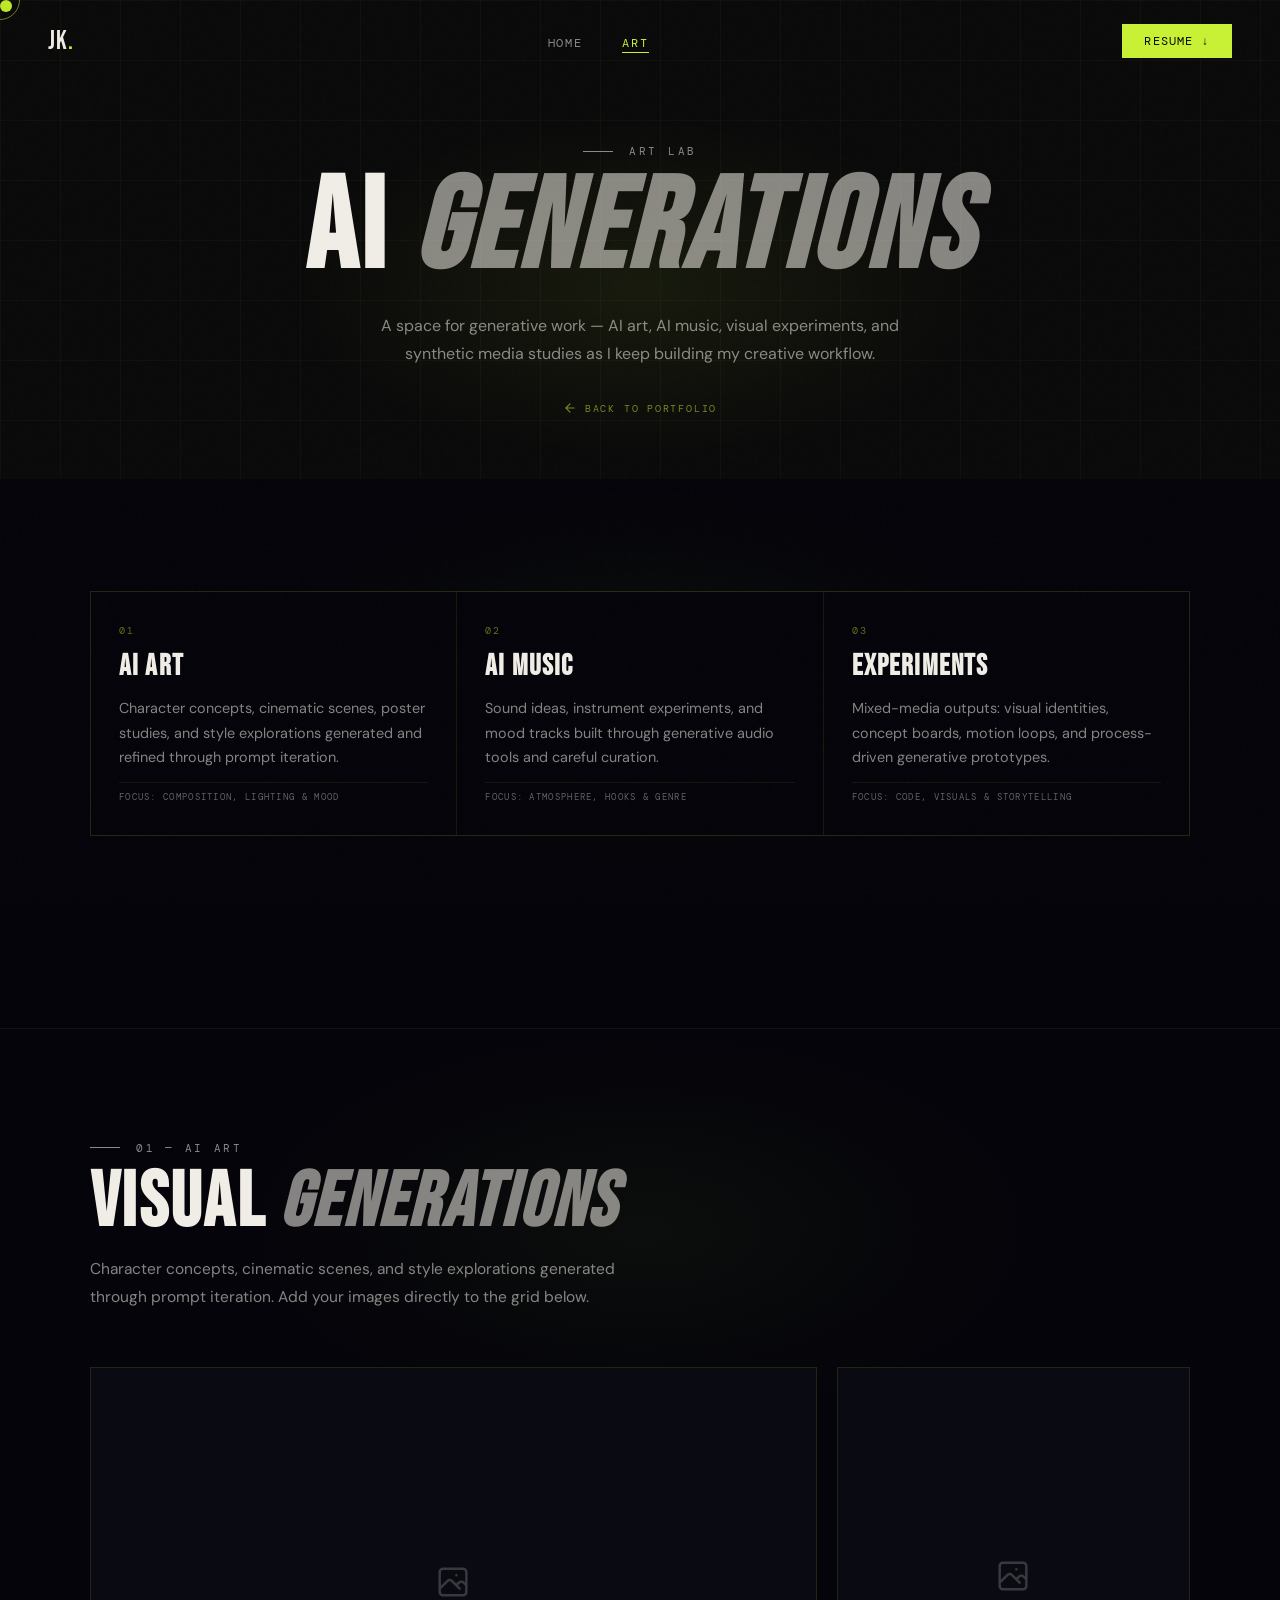
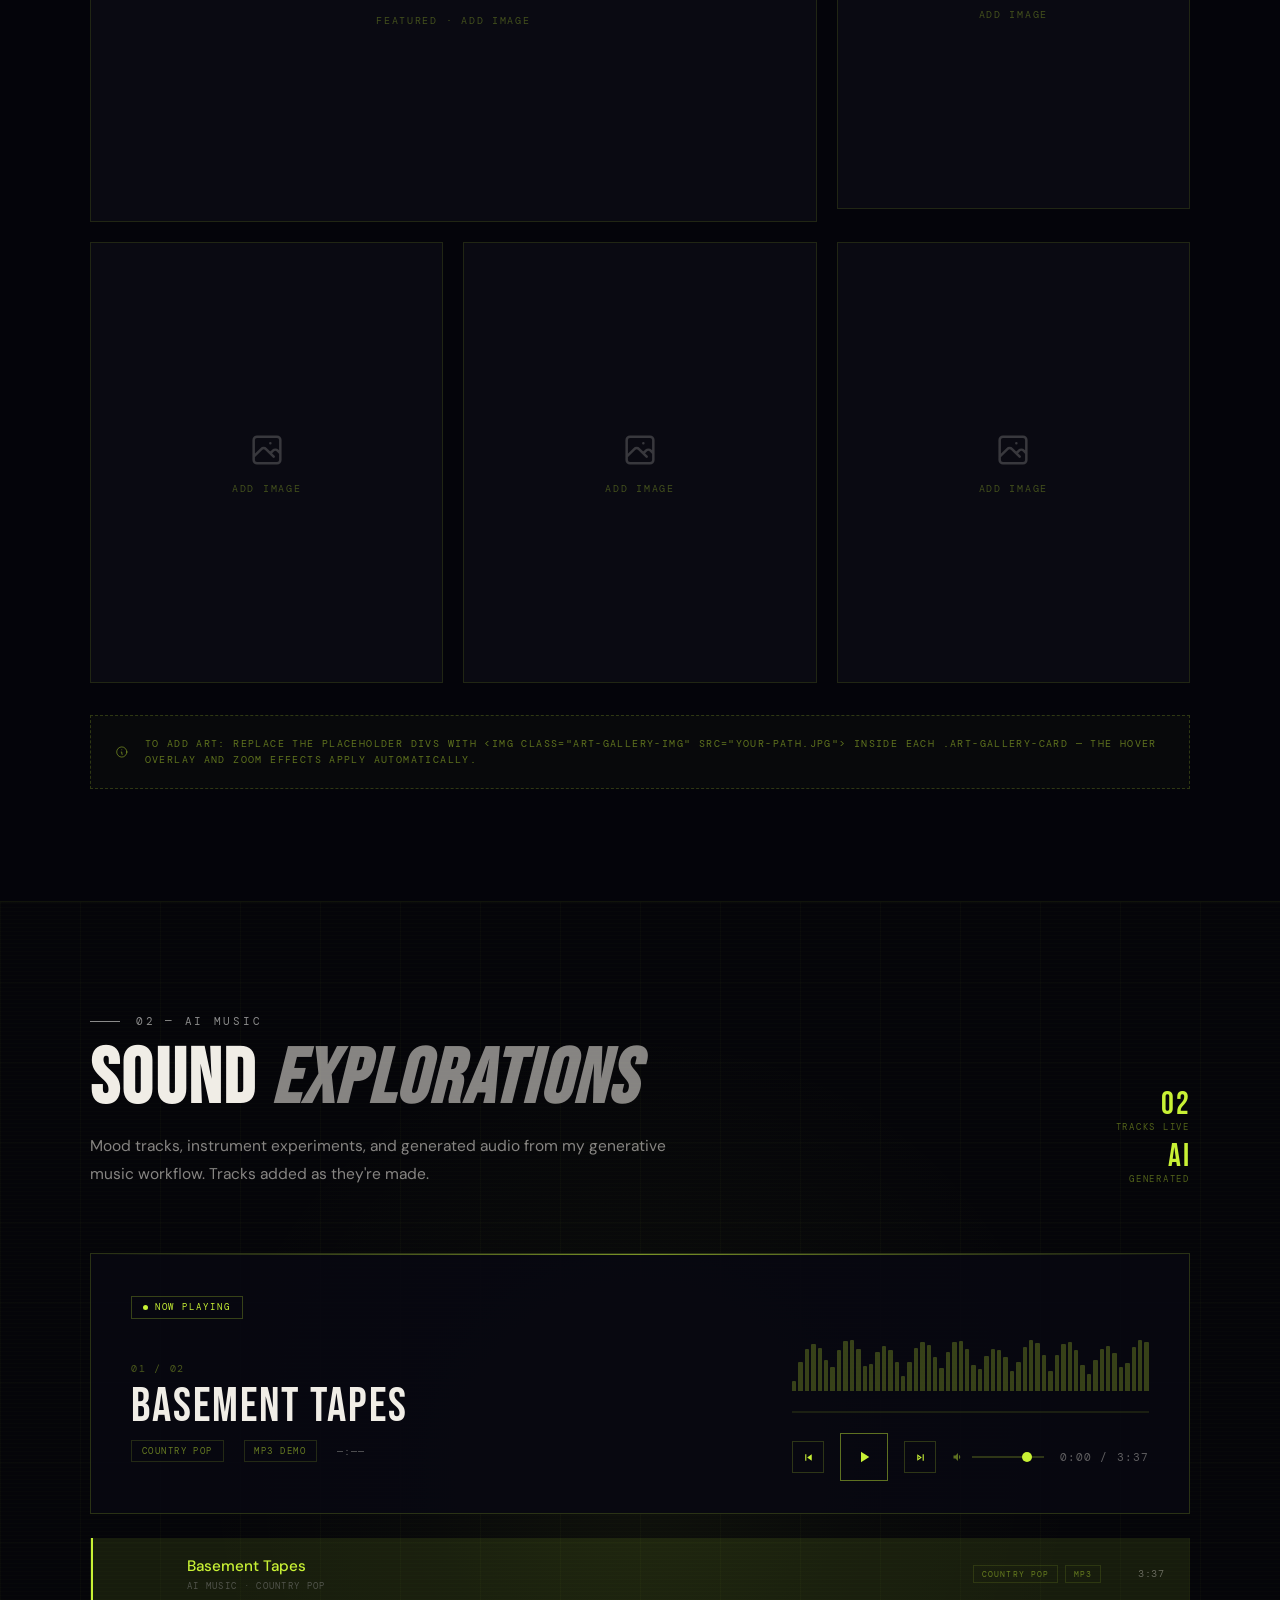
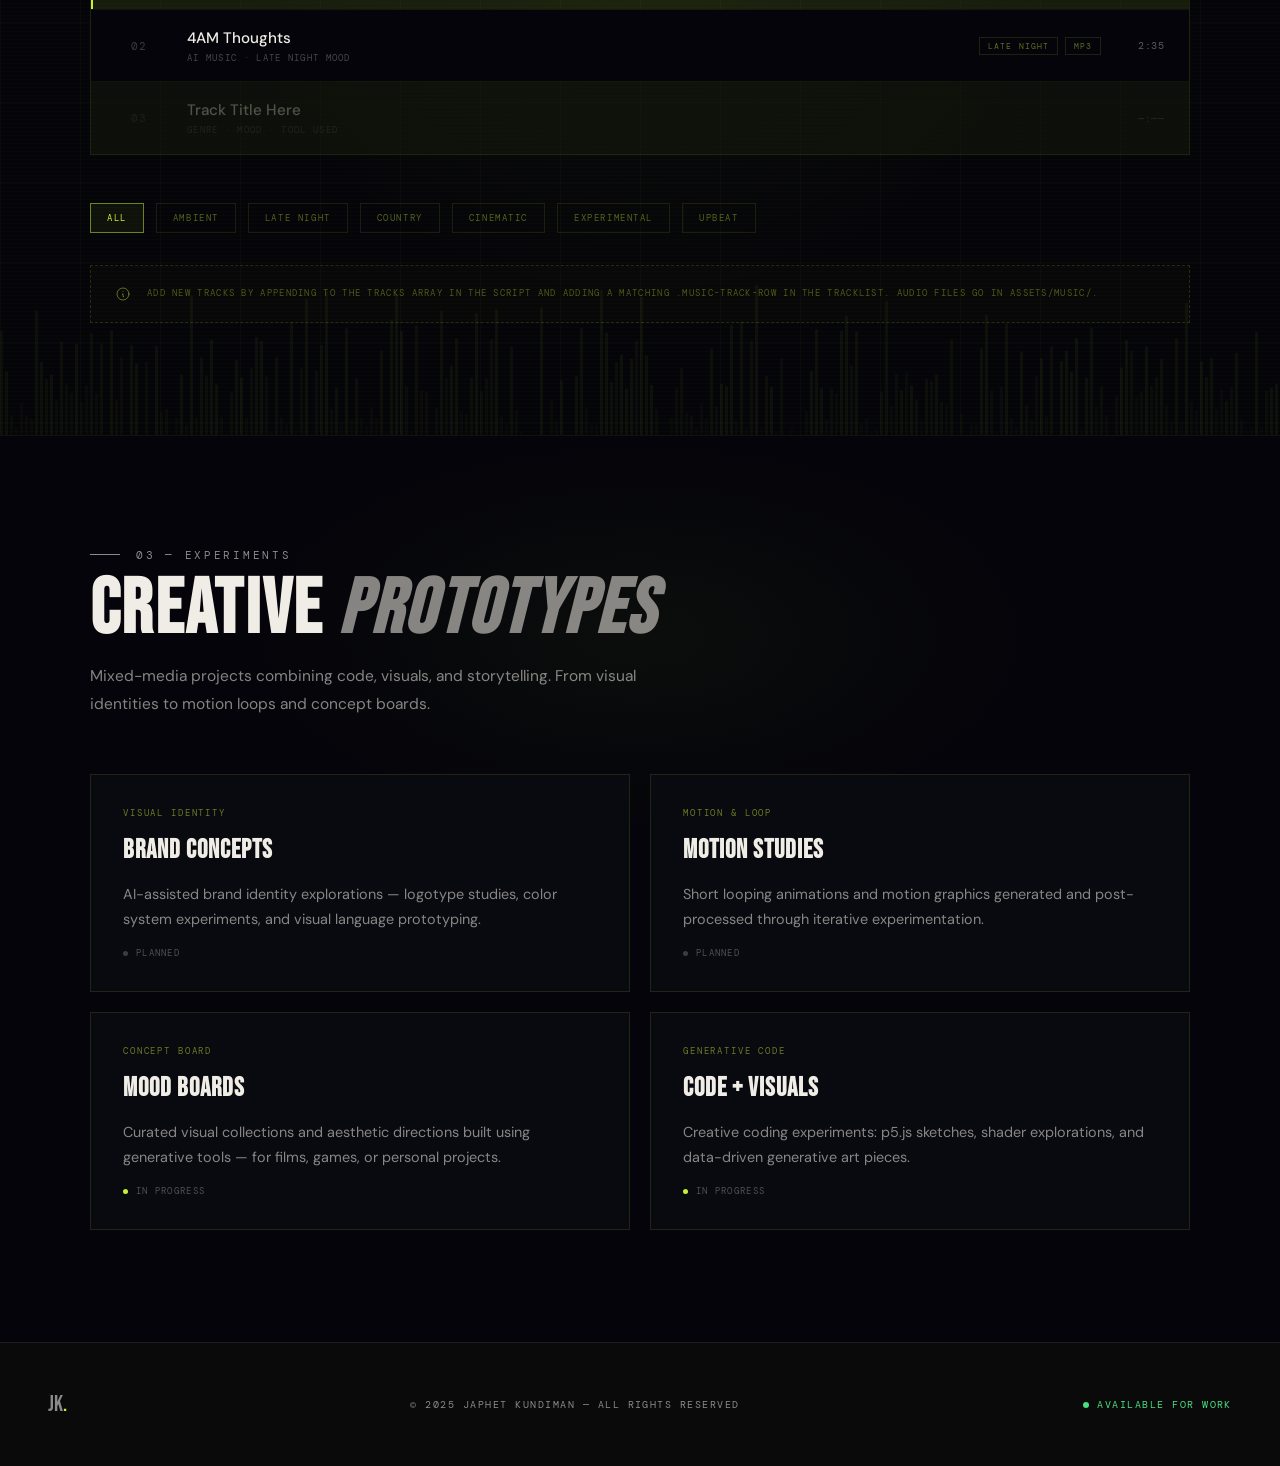
==== commit 5334db6a: "feat(music-section): redesign AI music section with immersive player and interactive tracklist - Rep" ====
--- a/art.html
+++ b/art.html
@@ -287,117 +287,179 @@
     }
 
     /* ═══════════════════════════════
-       AI MUSIC
+       AI MUSIC — IMMERSIVE
        ═══════════════════════════════ */
-    .music-section { background: rgba(6,6,12,1); }
-
-    .music-tracks {
-      display: flex; flex-direction: column;
-      gap: 1px;
-      background: rgba(200,241,53,0.06);
-      border: 1px solid rgba(200,241,53,0.06);
-    }
-    .music-track {
-      background: var(--page-bg);
+    .music-section {
+      position: relative;
+      background: #050509;
+      overflow: hidden;
+    }
+    .music-bg { position: absolute; inset: 0; pointer-events: none; overflow: hidden; }
+    .music-bg-halo {
+      position: absolute; left: 50%; top: 50%;
+      transform: translate(-50%,-50%);
+      width: 900px; height: 900px; border-radius: 50%;
+      background: radial-gradient(ellipse at center, rgba(200,241,53,0.055) 0%, rgba(200,241,53,0.02) 35%, transparent 70%);
+      animation: haloBreath 8s ease-in-out infinite;
+    }
+    @keyframes haloBreath {
+      0%, 100% { transform: translate(-50%,-50%) scale(1); opacity: 0.7; }
+      50% { transform: translate(-50%,-50%) scale(1.12); opacity: 1; }
+    }
+    .music-bg-scan {
+      position: absolute; inset: 0;
+      background-image: repeating-linear-gradient(0deg, transparent, transparent 3px, rgba(200,241,53,0.012) 3px, rgba(200,241,53,0.012) 4px);
+    }
+    .music-bg-grid {
+      position: absolute; inset: 0;
+      background-image: linear-gradient(rgba(200,241,53,0.025) 1px, transparent 1px), linear-gradient(90deg, rgba(200,241,53,0.025) 1px, transparent 1px);
+      background-size: 80px 80px;
+    }
+    #musicCanvas {
+      position: absolute; bottom: 0; left: 0;
+      width: 100%; height: 220px;
+      opacity: 0.18; pointer-events: none;
+    }
+
+    /* Header */
+    .music-header {
+      margin-bottom: 4rem;
       display: grid;
-      grid-template-columns: 3rem 1fr auto;
-      align-items: center;
-      gap: 1.5rem;
-      padding: 1.25rem 1.5rem;
-      transition: background 0.2s;
-      cursor: pointer;
-    }
-    .music-track:hover { background: rgba(200,241,53,0.03); }
-    .music-track-num {
-      font-family: var(--font-mono);
-      font-size: 0.75rem; letter-spacing: 0.1em;
-      color: rgba(138,138,138,0.45);
-      text-align: center;
-    }
-    .music-track:hover .music-track-num { color: var(--acid); }
-    .music-track-info { display: flex; flex-direction: column; gap: 0.3rem; }
-    .music-track-title {
-      font-family: var(--font-body);
-      font-size: 0.97rem; font-weight: 500;
-      color: var(--text);
-    }
-    .music-track-meta {
-      font-family: var(--font-mono);
-      font-size: 0.6rem; letter-spacing: 0.14em;
-      text-transform: uppercase;
-      color: rgba(138,138,138,0.55);
-    }
-    .music-track-right {
-      display: flex; align-items: center;
-      gap: 1.25rem;
-    }
-    .music-track-player {
-      width: min(320px, 42vw);
-      height: 36px;
-      opacity: 0.92;
-    }
-    .music-track-duration {
-      font-family: var(--font-mono);
-      font-size: 0.72rem;
-      color: rgba(138,138,138,0.45);
-    }
-    .music-track-play {
-      width: 34px; height: 34px;
-      border: 1px solid rgba(200,241,53,0.25);
-      background: transparent;
-      display: flex; align-items: center; justify-content: center;
-      color: var(--acid);
-      cursor: pointer;
-      transition: background 0.2s, border-color 0.2s;
-      flex-shrink: 0;
-    }
-    .music-track-play:hover {
-      background: rgba(200,241,53,0.1);
-      border-color: rgba(200,241,53,0.6);
-    }
-    .music-track-play svg { width: 12px; height: 12px; }
-    /* placeholder track */
-    .music-track.placeholder {
-      opacity: 0.35;
-      cursor: default;
-      pointer-events: none;
-    }
-    .music-coming-note {
-      margin-top: 2rem;
-      padding: 1.25rem 1.5rem;
-      border: 1px dashed rgba(200,241,53,0.18);
-      background: rgba(200,241,53,0.015);
-      display: flex; gap: 1rem; align-items: center;
-    }
-    .music-coming-note span {
-      font-family: var(--font-mono);
-      font-size: 0.62rem; letter-spacing: 0.14em;
-      text-transform: uppercase;
-      color: rgba(200,241,53,0.4);
-      line-height: 1.6;
-    }
-
-    /* Waveform placeholder animation */
-    .waveform {
-      display: flex; align-items: center; gap: 2px;
-      height: 24px;
-    }
-    .waveform-bar {
-      width: 2px;
-      background: var(--acid);
-      border-radius: 1px;
-      opacity: 0.4;
-      animation: waveAnim 1.2s ease-in-out infinite;
-    }
-    .waveform-bar:nth-child(1) { height: 6px; animation-delay: 0s; }
-    .waveform-bar:nth-child(2) { height: 14px; animation-delay: 0.1s; }
-    .waveform-bar:nth-child(3) { height: 20px; animation-delay: 0.2s; }
-    .waveform-bar:nth-child(4) { height: 12px; animation-delay: 0.3s; }
-    .waveform-bar:nth-child(5) { height: 18px; animation-delay: 0.15s; }
-    .waveform-bar:nth-child(6) { height: 8px; animation-delay: 0.25s; }
-    @keyframes waveAnim {
-      0%, 100% { opacity: 0.2; transform: scaleY(0.6); }
-      50% { opacity: 0.6; transform: scaleY(1); }
+      grid-template-columns: 1fr auto;
+      align-items: flex-end;
+      gap: 2rem;
+    }
+    .music-stats { display: flex; flex-direction: column; gap: 0.5rem; text-align: right; padding-bottom: 0.25rem; }
+    .music-stat-item { display: flex; flex-direction: column; }
+    .music-stat-num { font-family: var(--font-display); font-size: 2rem; letter-spacing: 0.04em; color: var(--acid); line-height: 1; }
+    .music-stat-label { font-family: var(--font-mono); font-size: 0.55rem; letter-spacing: 0.2em; text-transform: uppercase; color: rgba(200,241,53,0.4); }
+
+    /* Featured player */
+    .music-featured {
+      position: relative;
+      background: rgba(8,8,16,0.95);
+      border: 1px solid rgba(200,241,53,0.18);
+      padding: 2.5rem 2.5rem 2rem;
+      margin-bottom: 1.5rem;
+      overflow: hidden;
+      transition: border-color 0.3s;
+    }
+    .music-featured::before {
+      content: ''; position: absolute; top: 0; left: 0; right: 0; height: 1px;
+      background: linear-gradient(90deg, transparent, var(--acid), transparent);
+      opacity: 0.6;
+    }
+    .music-featured:hover { border-color: rgba(200,241,53,0.35); }
+    .music-featured-badge {
+      display: inline-flex; align-items: center; gap: 0.4rem;
+      font-family: var(--font-mono); font-size: 0.55rem; letter-spacing: 0.22em; text-transform: uppercase;
+      color: var(--acid); border: 1px solid rgba(200,241,53,0.25); padding: 0.3rem 0.7rem; margin-bottom: 1.5rem;
+    }
+    .music-featured-badge-dot {
+      width: 5px; height: 5px; border-radius: 50%; background: var(--acid);
+      animation: pulseDot 2s ease-in-out infinite;
+    }
+    @keyframes pulseDot { 0%,100%{opacity:1} 50%{opacity:0.3} }
+    .music-featured-layout { display: grid; grid-template-columns: 1fr auto; align-items: center; gap: 2.5rem; }
+    .music-featured-num { font-family: var(--font-mono); font-size: 0.6rem; letter-spacing: 0.18em; color: rgba(200,241,53,0.35); margin-bottom: 0.5rem; }
+    .music-featured-title { font-family: var(--font-display); font-size: clamp(2rem,4vw,3rem); letter-spacing: 0.04em; color: var(--text); line-height: 1; margin-bottom: 0.6rem; }
+    .music-featured-meta { display: flex; gap: 1.25rem; align-items: center; flex-wrap: wrap; }
+    .music-featured-tag {
+      font-family: var(--font-mono); font-size: 0.58rem; letter-spacing: 0.16em; text-transform: uppercase;
+      color: rgba(200,241,53,0.5); padding: 0.25rem 0.6rem; border: 1px solid rgba(200,241,53,0.15);
+    }
+    .music-featured-duration { font-family: var(--font-mono); font-size: 0.65rem; letter-spacing: 0.1em; color: var(--text-muted); }
+
+    /* Player controls */
+    .music-player-controls { display: flex; flex-direction: column; gap: 1.25rem; min-width: 280px; }
+    .music-waveform-viz { display: flex; align-items: flex-end; gap: 2px; height: 48px; cursor: pointer; }
+    .music-waveform-viz-bar { flex: 1; background: rgba(200,241,53,0.25); border-radius: 1px 1px 0 0; transition: background 0.15s; }
+    .music-waveform-viz-bar.played { background: rgba(200,241,53,0.75); }
+    .music-waveform-viz-bar:hover { background: var(--acid); }
+    .music-controls-row { display: flex; align-items: center; gap: 1rem; }
+    .ctrl-btn {
+      background: none; border: 1px solid rgba(200,241,53,0.2); color: var(--acid);
+      cursor: pointer; display: flex; align-items: center; justify-content: center;
+      transition: background 0.2s, border-color 0.2s, transform 0.15s; flex-shrink: 0;
+    }
+    .ctrl-btn:hover { background: rgba(200,241,53,0.1); border-color: rgba(200,241,53,0.5); transform: scale(1.05); }
+    .ctrl-btn:active { transform: scale(0.96); }
+    .ctrl-btn.play-main { width: 48px; height: 48px; border-color: rgba(200,241,53,0.45); }
+    .ctrl-btn.play-main svg { width: 18px; height: 18px; }
+    .ctrl-btn.small { width: 32px; height: 32px; }
+    .ctrl-btn.small svg { width: 13px; height: 13px; }
+    .ctrl-time { font-family: var(--font-mono); font-size: 0.68rem; letter-spacing: 0.1em; color: var(--text-muted); margin-left: auto; }
+    .music-progress-wrap { position: relative; height: 2px; background: rgba(200,241,53,0.1); cursor: pointer; }
+    .music-progress-wrap:hover { height: 3px; }
+    .music-progress-fill { position: absolute; left: 0; top: 0; bottom: 0; background: var(--acid); width: 0%; transition: width 0.1s linear; }
+    .music-progress-thumb {
+      position: absolute; top: 50%; transform: translate(-50%,-50%);
+      width: 10px; height: 10px; border-radius: 50%; background: var(--acid); left: 0%; transition: left 0.1s linear; opacity: 0;
+    }
+    .music-progress-wrap:hover .music-progress-thumb { opacity: 1; }
+    .music-audio-el { display: none; }
+    .vol-wrap { display: flex; align-items: center; gap: 0.5rem; }
+    .vol-slider { -webkit-appearance: none; appearance: none; width: 72px; height: 2px; background: rgba(200,241,53,0.2); outline: none; cursor: pointer; }
+    .vol-slider::-webkit-slider-thumb { -webkit-appearance: none; width: 10px; height: 10px; border-radius: 50%; background: var(--acid); cursor: pointer; }
+
+    /* Track list */
+    .music-tracklist { display: flex; flex-direction: column; gap: 1px; background: rgba(200,241,53,0.06); border: 1px solid rgba(200,241,53,0.06); border-top: none; }
+    .music-track-row {
+      background: var(--page-bg); display: grid; grid-template-columns: 3rem 1fr auto;
+      align-items: center; gap: 1.5rem; padding: 1.1rem 1.5rem;
+      cursor: pointer; transition: background 0.2s; position: relative; overflow: hidden;
+    }
+    .music-track-row::after {
+      content: ''; position: absolute; left: 0; top: 0; bottom: 0; width: 2px;
+      background: var(--acid); transform: scaleY(0); transition: transform 0.2s; transform-origin: bottom;
+    }
+    .music-track-row:hover::after, .music-track-row.active::after { transform: scaleY(1); }
+    .music-track-row:hover, .music-track-row.active { background: rgba(200,241,53,0.035); }
+    .music-track-num-wrap { display: flex; align-items: center; justify-content: center; }
+    .music-track-num { font-family: var(--font-mono); font-size: 0.7rem; letter-spacing: 0.1em; color: rgba(138,138,138,0.4); }
+    .music-track-row.active .music-track-num, .music-track-row:hover .music-track-num { display: none; }
+    .music-track-play-icon { display: none; color: var(--acid); }
+    .music-track-row:hover .music-track-play-icon, .music-track-row.active .music-track-play-icon { display: block; }
+    .music-track-play-icon svg { width: 14px; height: 14px; }
+    .music-track-bars { display: none; align-items: flex-end; gap: 2px; height: 16px; }
+    .music-track-row.playing .music-track-bars { display: flex; }
+    .music-track-row.playing .music-track-play-icon, .music-track-row.playing .music-track-num { display: none; }
+    .music-track-bar { width: 2px; background: var(--acid); border-radius: 1px; animation: barDance 0.9s ease-in-out infinite; }
+    .music-track-bar:nth-child(1){animation-delay:0s} .music-track-bar:nth-child(2){animation-delay:.15s} .music-track-bar:nth-child(3){animation-delay:.3s}
+    @keyframes barDance { 0%,100%{height:4px} 50%{height:14px} }
+    .music-track-info { display: flex; flex-direction: column; gap: 0.25rem; }
+    .music-track-title { font-family: var(--font-body); font-size: 0.95rem; font-weight: 500; color: var(--text); transition: color 0.2s; }
+    .music-track-row.active .music-track-title { color: var(--acid); }
+    .music-track-meta-str { font-family: var(--font-mono); font-size: 0.58rem; letter-spacing: 0.14em; text-transform: uppercase; color: rgba(138,138,138,0.5); }
+    .music-track-right { display: flex; align-items: center; gap: 1rem; }
+    .music-track-tags { display: flex; gap: 0.4rem; flex-wrap: wrap; justify-content: flex-end; }
+    .music-tag { font-family: var(--font-mono); font-size: 0.5rem; letter-spacing: 0.14em; text-transform: uppercase; color: rgba(200,241,53,0.45); border: 1px solid rgba(200,241,53,0.12); padding: 0.2rem 0.5rem; }
+    .music-track-dur { font-family: var(--font-mono); font-size: 0.65rem; letter-spacing: 0.08em; color: var(--text-muted); min-width: 3rem; text-align: right; }
+    .music-track-row.placeholder { opacity: 0.28; cursor: default; pointer-events: none; }
+
+    /* Mood chips */
+    .music-mood-row { display: flex; gap: 0.75rem; flex-wrap: wrap; margin-top: 3rem; }
+    .mood-chip {
+      font-family: var(--font-mono); font-size: 0.55rem; letter-spacing: 0.18em; text-transform: uppercase;
+      padding: 0.5rem 1rem; border: 1px solid rgba(200,241,53,0.1); color: rgba(200,241,53,0.4);
+      cursor: default; transition: border-color 0.2s, color 0.2s, background 0.2s; position: relative; overflow: hidden;
+    }
+    .mood-chip::before { content: ''; position: absolute; inset: 0; background: rgba(200,241,53,0.06); transform: translateX(-100%); transition: transform 0.25s ease; }
+    .mood-chip:hover::before { transform: translateX(0); }
+    .mood-chip:hover { border-color: rgba(200,241,53,0.35); color: rgba(200,241,53,0.85); }
+    .mood-chip.active { border-color: rgba(200,241,53,0.5); color: var(--acid); background: rgba(200,241,53,0.05); }
+
+    /* Add note */
+    .music-add-note { margin-top: 2rem; display: flex; align-items: center; gap: 1rem; padding: 1.25rem 1.5rem; border: 1px dashed rgba(200,241,53,0.15); background: rgba(200,241,53,0.01); }
+    .music-add-note span { font-family: var(--font-mono); font-size: 0.58rem; letter-spacing: 0.14em; text-transform: uppercase; color: rgba(200,241,53,0.35); line-height: 1.65; }
+
+    @media (max-width: 768px) {
+      .music-header { grid-template-columns: 1fr; }
+      .music-stats { flex-direction: row; text-align: left; }
+      .music-featured-layout { grid-template-columns: 1fr; }
+      .music-player-controls { min-width: unset; }
+      .music-track-row { grid-template-columns: 2.5rem 1fr; gap: 1rem; padding: 1rem 1.25rem; }
+      .music-track-right { display: none; }
     }
 
     /* ═══════════════════════════════
@@ -639,73 +701,274 @@
 </section>
 
 <!-- ═══════════ AI MUSIC ═══════════ -->
-<section class="art-section music-section">
-  <div class="art-section-glow"></div>
+<section class="art-section music-section" id="music">
+  <!-- Ambient background layers -->
+  <div class="music-bg">
+    <div class="music-bg-halo"></div>
+    <div class="music-bg-scan"></div>
+    <div class="music-bg-grid"></div>
+    <canvas id="musicCanvas"></canvas>
+  </div>
+
   <div class="art-section-inner">
-    <div class="art-section-header">
-      <div class="section-label">02 — AI Music</div>
-      <h2 class="art-section-title reveal">Sound <em>Explorations</em></h2>
-      <p class="art-section-subtitle reveal">Mood tracks, instrument experiments, and generated audio from my generative music workflow. Tracks added as they're made.</p>
+    <!-- Header -->
+    <div class="music-header">
+      <div class="music-header-left">
+        <div class="section-label">02 — AI Music</div>
+        <h2 class="art-section-title reveal">Sound <em>Explorations</em></h2>
+        <p class="art-section-subtitle reveal">Mood tracks, instrument experiments, and generated audio from my generative music workflow. Tracks added as they're made.</p>
+      </div>
+      <div class="music-stats">
+        <div class="music-stat-item">
+          <span class="music-stat-num">02</span>
+          <span class="music-stat-label">Tracks Live</span>
+        </div>
+        <div class="music-stat-item">
+          <span class="music-stat-num">AI</span>
+          <span class="music-stat-label">Generated</span>
+        </div>
+      </div>
     </div>
 
-    <div class="music-tracks reveal">
-      <!-- Track placeholders — replace href/src with actual audio files -->
-      <div class="music-track">
-        <div class="music-track-num">01</div>
+    <!-- Featured Player -->
+    <div class="music-featured reveal" id="featuredPlayer">
+      <div class="music-featured-badge">
+        <span class="music-featured-badge-dot"></span>
+        Now Playing
+      </div>
+      <div class="music-featured-layout">
+        <div class="music-featured-info">
+          <div class="music-featured-num" id="featuredNum">01 / 02</div>
+          <div class="music-featured-title" id="featuredTitle">Basement Tapes</div>
+          <div class="music-featured-meta">
+            <span class="music-featured-tag" id="featuredGenre">Country Pop</span>
+            <span class="music-featured-tag" id="featuredType">MP3 Demo</span>
+            <span class="music-featured-duration" id="featuredDur">—:——</span>
+          </div>
+        </div>
+        <div class="music-player-controls">
+          <div class="music-waveform-viz" id="waveformViz" onclick="seekFromWaveform(event)"></div>
+          <div class="music-progress-wrap" id="progressWrap" onclick="seekFromBar(event)">
+            <div class="music-progress-fill" id="progressFill"></div>
+            <div class="music-progress-thumb" id="progressThumb"></div>
+          </div>
+          <div class="music-controls-row">
+            <button class="ctrl-btn small" onclick="prevTrack()" title="Previous">
+              <svg fill="currentColor" viewBox="0 0 24 24"><path d="M6 6h2v12H6zm3.5 6 8.5 6V6z"/></svg>
+            </button>
+            <button class="ctrl-btn play-main" id="mainPlayBtn" onclick="togglePlay()" title="Play / Pause">
+              <svg id="playIcon" fill="currentColor" viewBox="0 0 24 24"><path d="M8 5v14l11-7z"/></svg>
+              <svg id="pauseIcon" fill="currentColor" viewBox="0 0 24 24" style="display:none"><path d="M6 19h4V5H6v14zm8-14v14h4V5h-4z"/></svg>
+            </button>
+            <button class="ctrl-btn small" onclick="nextTrack()" title="Next">
+              <svg fill="currentColor" viewBox="0 0 24 24"><path d="M6 18l8.5-6L6 6v12zm2-8.14L11.03 12 8 14.14V9.86zM16 6h2v12h-2z"/></svg>
+            </button>
+            <div class="vol-wrap" style="margin-left:auto">
+              <svg width="12" height="12" fill="currentColor" viewBox="0 0 24 24" style="color:rgba(200,241,53,0.45)"><path d="M3 9v6h4l5 5V4L7 9H3zm13.5 3c0-1.77-1.02-3.29-2.5-4.03v8.05c1.48-.73 2.5-2.25 2.5-4.02z"/></svg>
+              <input class="vol-slider" type="range" min="0" max="100" value="80" id="volSlider" oninput="setVolume(this.value)">
+            </div>
+            <span class="ctrl-time" id="ctrlTime">0:00 / 0:00</span>
+          </div>
+        </div>
+      </div>
+    </div>
+
+    <!-- Hidden audio element -->
+    <audio class="music-audio-el" id="mainAudio" preload="metadata">
+      <source src="assets/music/_Basement Tapes_.mp3" type="audio/mpeg">
+    </audio>
+
+    <!-- Track List -->
+    <div class="music-tracklist reveal">
+      <div class="music-track-row active playing" data-index="0" onclick="selectTrack(0)">
+        <div class="music-track-num-wrap">
+          <span class="music-track-num">01</span>
+          <span class="music-track-play-icon"><svg fill="currentColor" viewBox="0 0 24 24"><path d="M8 5v14l11-7z"/></svg></span>
+          <div class="music-track-bars"><div class="music-track-bar"></div><div class="music-track-bar"></div><div class="music-track-bar"></div></div>
+        </div>
         <div class="music-track-info">
           <div class="music-track-title">Basement Tapes</div>
-          <div class="music-track-meta">AI Music · Country Pop · MP3 Demo</div>
+          <div class="music-track-meta-str">AI Music · Country Pop</div>
         </div>
         <div class="music-track-right">
-          <audio class="music-track-player" controls preload="metadata">
-            <source src="assets/music/_Basement Tapes_.mp3" type="audio/mpeg">
-            Your browser does not support the audio element.
-          </audio>
-        </div>
-      </div>
-
-      <div class="music-track">
-        <div class="music-track-num">02</div>
+          <div class="music-track-tags"><span class="music-tag">Country Pop</span><span class="music-tag">MP3</span></div>
+          <div class="music-track-dur" id="dur0">—:——</div>
+        </div>
+      </div>
+
+      <div class="music-track-row" data-index="1" onclick="selectTrack(1)">
+        <div class="music-track-num-wrap">
+          <span class="music-track-num">02</span>
+          <span class="music-track-play-icon"><svg fill="currentColor" viewBox="0 0 24 24"><path d="M8 5v14l11-7z"/></svg></span>
+          <div class="music-track-bars"><div class="music-track-bar"></div><div class="music-track-bar"></div><div class="music-track-bar"></div></div>
+        </div>
         <div class="music-track-info">
           <div class="music-track-title">4AM Thoughts</div>
-          <div class="music-track-meta">AI Music · Late Night Mood · MP3 Demo</div>
+          <div class="music-track-meta-str">AI Music · Late Night Mood</div>
         </div>
         <div class="music-track-right">
-          <audio class="music-track-player" controls preload="metadata">
-            <source src="assets/music/4AM Thoughts.mp3" type="audio/mpeg">
-            Your browser does not support the audio element.
-          </audio>
-        </div>
-      </div>
-
-      <div class="music-track placeholder">
-        <div class="music-track-num">03</div>
+          <div class="music-track-tags"><span class="music-tag">Late Night</span><span class="music-tag">MP3</span></div>
+          <div class="music-track-dur" id="dur1">—:——</div>
+        </div>
+      </div>
+
+      <div class="music-track-row placeholder">
+        <div class="music-track-num-wrap"><span class="music-track-num">03</span></div>
         <div class="music-track-info">
           <div class="music-track-title">Track Title Here</div>
-          <div class="music-track-meta">Genre · Mood · Tool Used</div>
+          <div class="music-track-meta-str">Genre · Mood · Tool Used</div>
         </div>
         <div class="music-track-right">
-          <div class="waveform">
-            <div class="waveform-bar"></div>
-            <div class="waveform-bar"></div>
-            <div class="waveform-bar"></div>
-            <div class="waveform-bar"></div>
-            <div class="waveform-bar"></div>
-            <div class="waveform-bar"></div>
-          </div>
-          <div class="music-track-duration">—:——</div>
-          <button class="music-track-play">
-            <svg fill="currentColor" viewBox="0 0 24 24"><path d="M8 5v14l11-7z"/></svg>
-          </button>
+          <div class="music-track-dur">—:——</div>
         </div>
       </div>
     </div>
 
-    <div class="music-coming-note reveal">
-      <svg width="18" height="18" fill="none" stroke="rgba(200,241,53,0.5)" viewBox="0 0 24 24"><path stroke-linecap="round" stroke-linejoin="round" stroke-width="1.5" d="M13 16h-1v-4h-1m1-4h.01M21 12a9 9 0 11-18 0 9 9 0 0118 0z"/></svg>
-      <span>The first uploaded track is now live here. Add more MP3s by replacing the remaining placeholder rows with real titles and audio sources.</span>
+    <!-- Mood chips -->
+    <div class="music-mood-row reveal">
+      <div class="mood-chip active">All</div>
+      <div class="mood-chip">Ambient</div>
+      <div class="mood-chip">Late Night</div>
+      <div class="mood-chip">Country</div>
+      <div class="mood-chip">Cinematic</div>
+      <div class="mood-chip">Experimental</div>
+      <div class="mood-chip">Upbeat</div>
+    </div>
+
+    <!-- Dev note -->
+    <div class="music-add-note reveal">
+      <svg width="16" height="16" fill="none" stroke="rgba(200,241,53,0.45)" viewBox="0 0 24 24"><path stroke-linecap="round" stroke-linejoin="round" stroke-width="1.5" d="M13 16h-1v-4h-1m1-4h.01M21 12a9 9 0 11-18 0 9 9 0 0118 0z"/></svg>
+      <span>Add new tracks by appending to the tracks array in the script and adding a matching .music-track-row in the tracklist. Audio files go in assets/music/.</span>
     </div>
   </div>
+
+  <script>
+    const tracks = [
+      { src: 'assets/music/_Basement Tapes_.mp3', title: 'Basement Tapes', genre: 'Country Pop', type: 'MP3 Demo' },
+      { src: 'assets/music/4AM Thoughts.mp3', title: '4AM Thoughts', genre: 'Late Night Mood', type: 'MP3 Demo' },
+    ];
+    let currentIndex = 0, isPlaying = false;
+    const audio = document.getElementById('mainAudio');
+
+    function buildWaveform() {
+      const viz = document.getElementById('waveformViz');
+      viz.innerHTML = '';
+      for (let i = 0; i < 56; i++) {
+        const bar = document.createElement('div');
+        bar.className = 'music-waveform-viz-bar';
+        bar.style.height = (10 + Math.abs(Math.sin(i * 0.55 + currentIndex * 1.3) * 32) + Math.abs(Math.sin(i * 0.2) * 10)) + 'px';
+        viz.appendChild(bar);
+      }
+    }
+    function updateWaveformProgress(pct) {
+      document.querySelectorAll('.music-waveform-viz-bar').forEach((b, i, arr) => {
+        b.classList.toggle('played', i / arr.length <= pct);
+      });
+    }
+    function seekFromWaveform(e) {
+      const r = document.getElementById('waveformViz').getBoundingClientRect();
+      if (audio.duration) audio.currentTime = Math.max(0, Math.min(1, (e.clientX - r.left) / r.width)) * audio.duration;
+    }
+    function seekFromBar(e) {
+      const r = document.getElementById('progressWrap').getBoundingClientRect();
+      if (audio.duration) audio.currentTime = Math.max(0, Math.min(1, (e.clientX - r.left) / r.width)) * audio.duration;
+    }
+    function fmt(s) {
+      if (!s || isNaN(s)) return '—:——';
+      return Math.floor(s / 60) + ':' + String(Math.floor(s % 60)).padStart(2, '0');
+    }
+    function loadTrack(index, autoplay) {
+      const t = tracks[index]; currentIndex = index;
+      document.getElementById('featuredNum').textContent = String(index+1).padStart(2,'0') + ' / ' + String(tracks.length).padStart(2,'0');
+      document.getElementById('featuredTitle').textContent = t.title;
+      document.getElementById('featuredGenre').textContent = t.genre;
+      document.getElementById('featuredType').textContent = t.type;
+      document.getElementById('featuredDur').textContent = '—:——';
+      audio.src = t.src; audio.load();
+      document.getElementById('progressFill').style.width = '0%';
+      document.getElementById('progressThumb').style.left = '0%';
+      document.getElementById('ctrlTime').textContent = '0:00 / 0:00';
+      buildWaveform();
+      document.querySelectorAll('.music-track-row').forEach((row, i) => {
+        row.classList.remove('active','playing');
+        if (i === index) row.classList.add('active');
+      });
+      if (autoplay) audio.play().then(() => { isPlaying = true; updatePlayState(true); }).catch(() => {});
+    }
+    function selectTrack(index) {
+      if (index >= tracks.length) return;
+      if (index === currentIndex && isPlaying) { togglePlay(); return; }
+      loadTrack(index, true);
+    }
+    function togglePlay() {
+      if (audio.paused) {
+        audio.play().then(() => { isPlaying = true; updatePlayState(true); }).catch(() => {});
+      } else { audio.pause(); isPlaying = false; updatePlayState(false); }
+    }
+    function updatePlayState(playing) {
+      document.getElementById('playIcon').style.display = playing ? 'none' : 'block';
+      document.getElementById('pauseIcon').style.display = playing ? 'block' : 'none';
+      const r = document.querySelectorAll('.music-track-row')[currentIndex];
+      if (r) r.classList.toggle('playing', playing);
+    }
+    function prevTrack() { loadTrack((currentIndex - 1 + tracks.length) % tracks.length, true); }
+    function nextTrack() { loadTrack((currentIndex + 1) % tracks.length, true); }
+    function setVolume(v) { audio.volume = v / 100; }
+
+    audio.addEventListener('timeupdate', () => {
+      if (!audio.duration) return;
+      const pct = audio.currentTime / audio.duration;
+      document.getElementById('progressFill').style.width = (pct * 100) + '%';
+      document.getElementById('progressThumb').style.left = (pct * 100) + '%';
+      document.getElementById('ctrlTime').textContent = fmt(audio.currentTime) + ' / ' + fmt(audio.duration);
+      document.getElementById('featuredDur').textContent = fmt(audio.currentTime);
+      updateWaveformProgress(pct);
+    });
+    audio.addEventListener('loadedmetadata', () => {
+      const el = document.getElementById('dur' + currentIndex);
+      if (el) el.textContent = fmt(audio.duration);
+      document.getElementById('ctrlTime').textContent = '0:00 / ' + fmt(audio.duration);
+    });
+    audio.addEventListener('ended', () => { isPlaying = false; updatePlayState(false); nextTrack(); });
+
+    tracks.forEach((_, i) => {
+      if (i !== 0) { const a = new Audio(); a.src = tracks[i].src; a.addEventListener('loadedmetadata', () => { const el = document.getElementById('dur' + i); if (el) el.textContent = fmt(a.duration); }); }
+    });
+
+    (function setupCanvas() {
+      const canvas = document.getElementById('musicCanvas');
+      const ctx = canvas.getContext('2d');
+      let W, H, bars = [], tick = 0;
+      function resize() {
+        W = canvas.offsetWidth; H = canvas.offsetHeight;
+        canvas.width = W; canvas.height = H;
+        bars = Array.from({length: Math.floor(W / 5)}, (_, i) => ({
+          x: i * 5, phase: Math.random() * Math.PI * 2,
+          speed: 0.4 + Math.random() * 0.6, amp: 0.3 + Math.random() * 0.7,
+        }));
+      }
+      function draw() {
+        ctx.clearRect(0, 0, W, H); tick += 0.018;
+        bars.forEach(b => {
+          const h = (Math.sin(tick * b.speed + b.phase) * 0.5 + 0.5) * b.amp * H * 0.72;
+          ctx.fillStyle = `rgba(200,241,53,${0.18 + Math.sin(tick * b.speed + b.phase) * 0.1})`;
+          ctx.fillRect(b.x, H - h, 3, h);
+        });
+        requestAnimationFrame(draw);
+      }
+      resize(); window.addEventListener('resize', resize); draw();
+    })();
+
+    document.querySelectorAll('.mood-chip').forEach(chip => {
+      chip.addEventListener('click', () => {
+        document.querySelectorAll('.mood-chip').forEach(c => c.classList.remove('active'));
+        chip.classList.add('active');
+      });
+    });
+
+    buildWaveform();
+    audio.volume = 0.8;
+  </script>
 </section>
 
 <!-- ═══════════ CREATIVE EXPERIMENTS ═══════════ -->
@@ -777,4 +1040,4 @@
 
 <script src="assets/js/script.js"></script>
 </body>
-</html>
+</html>
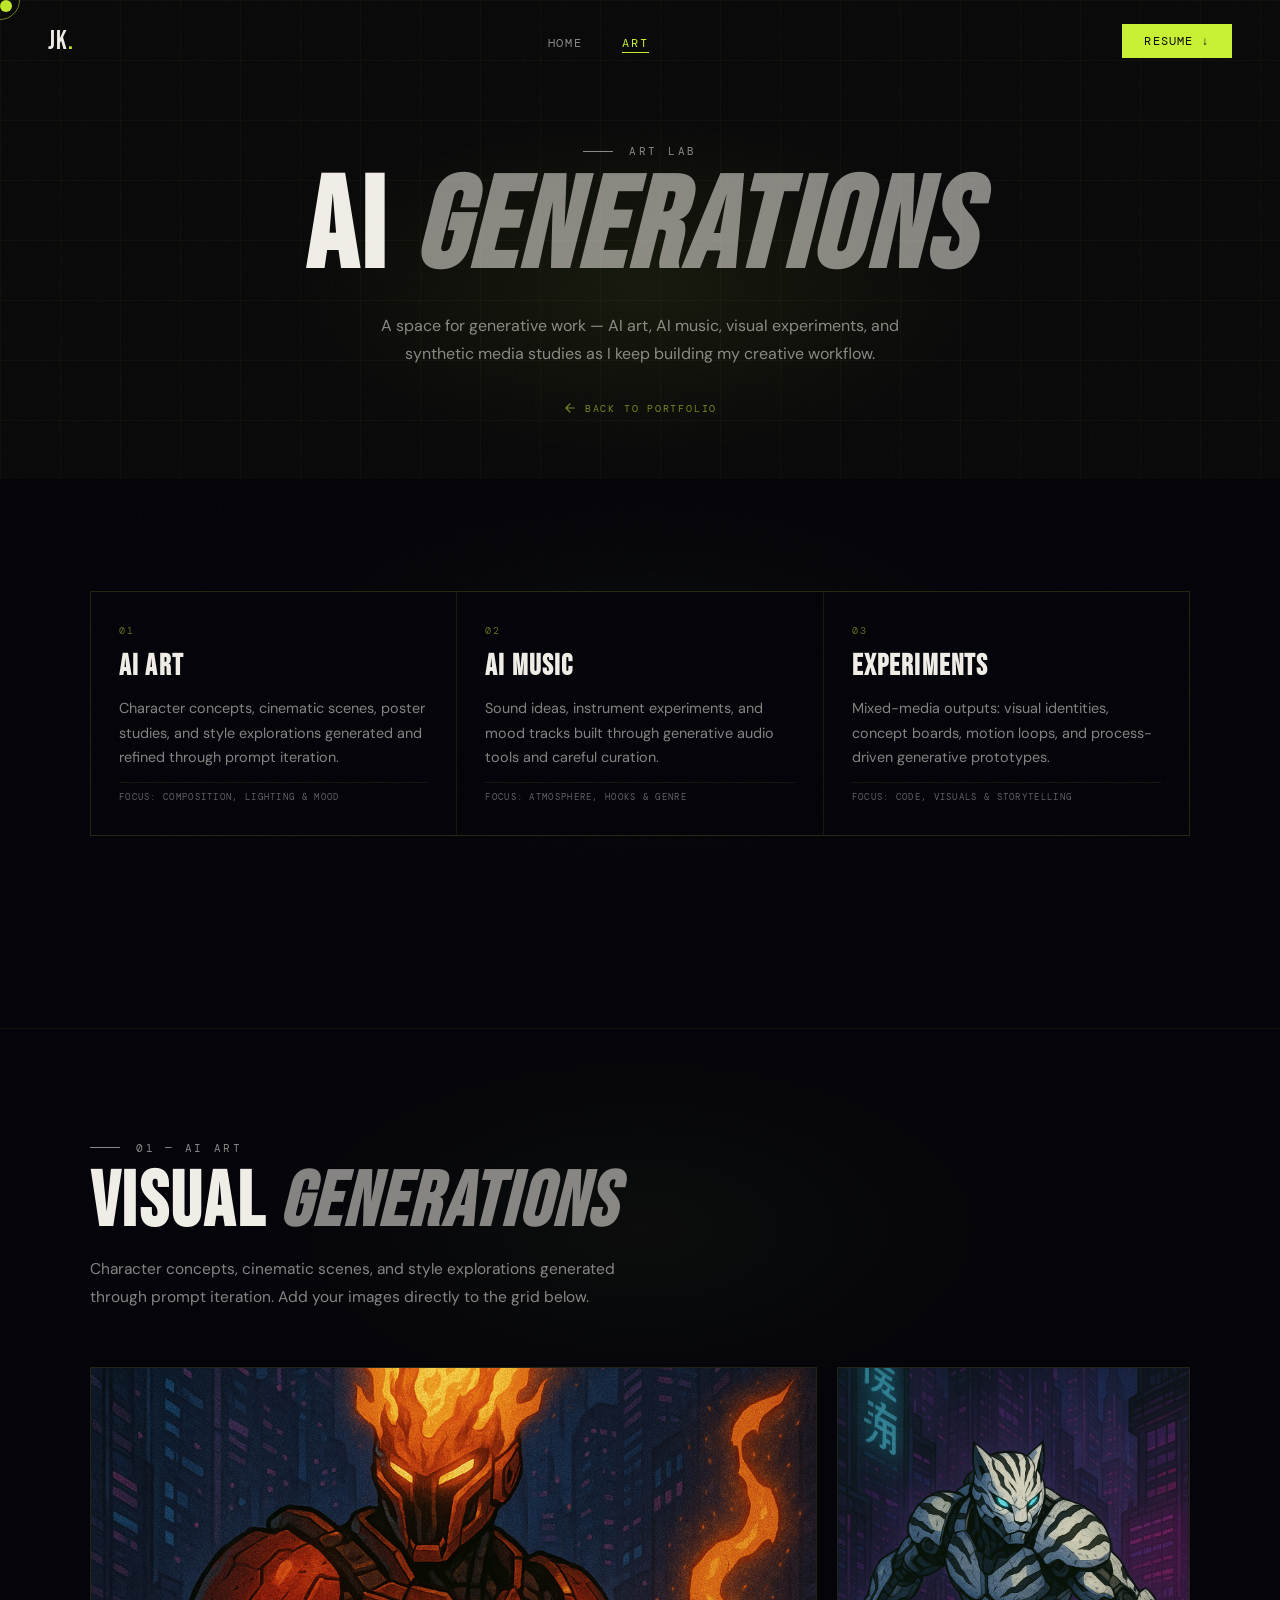
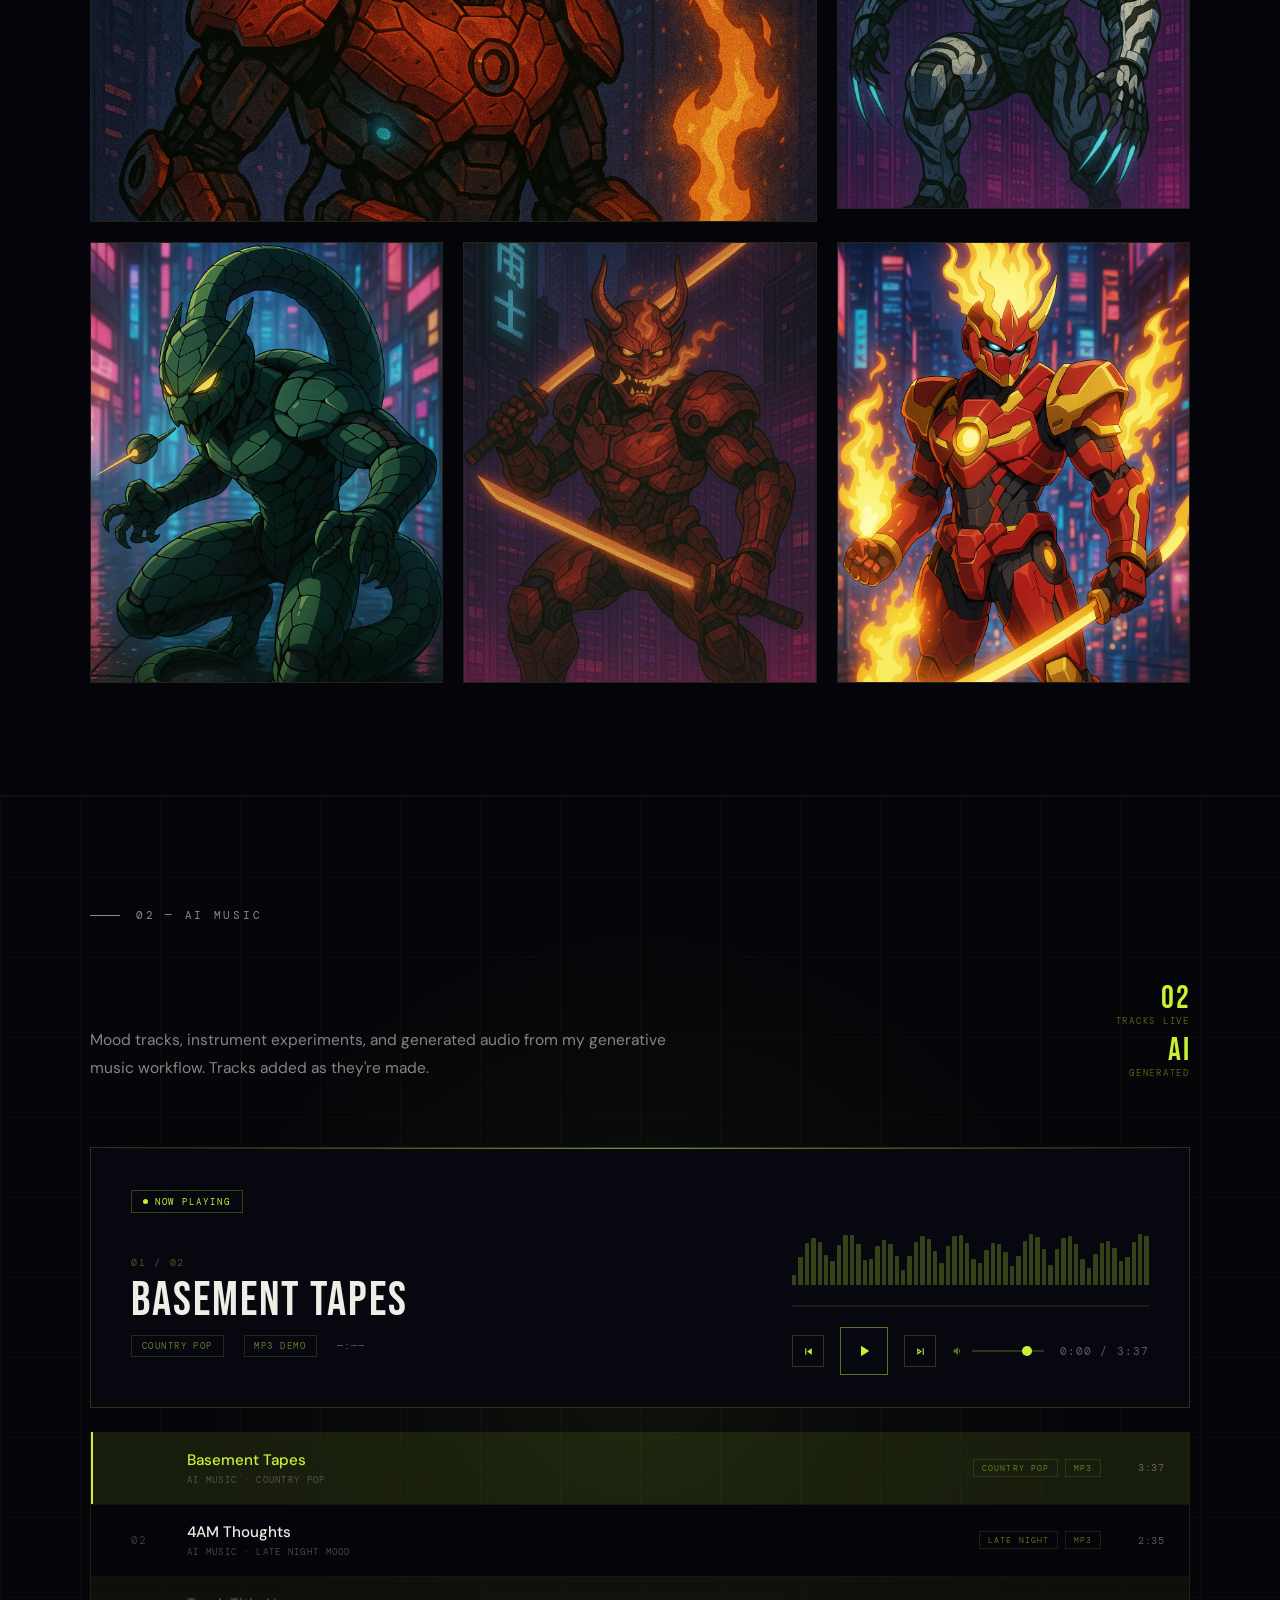
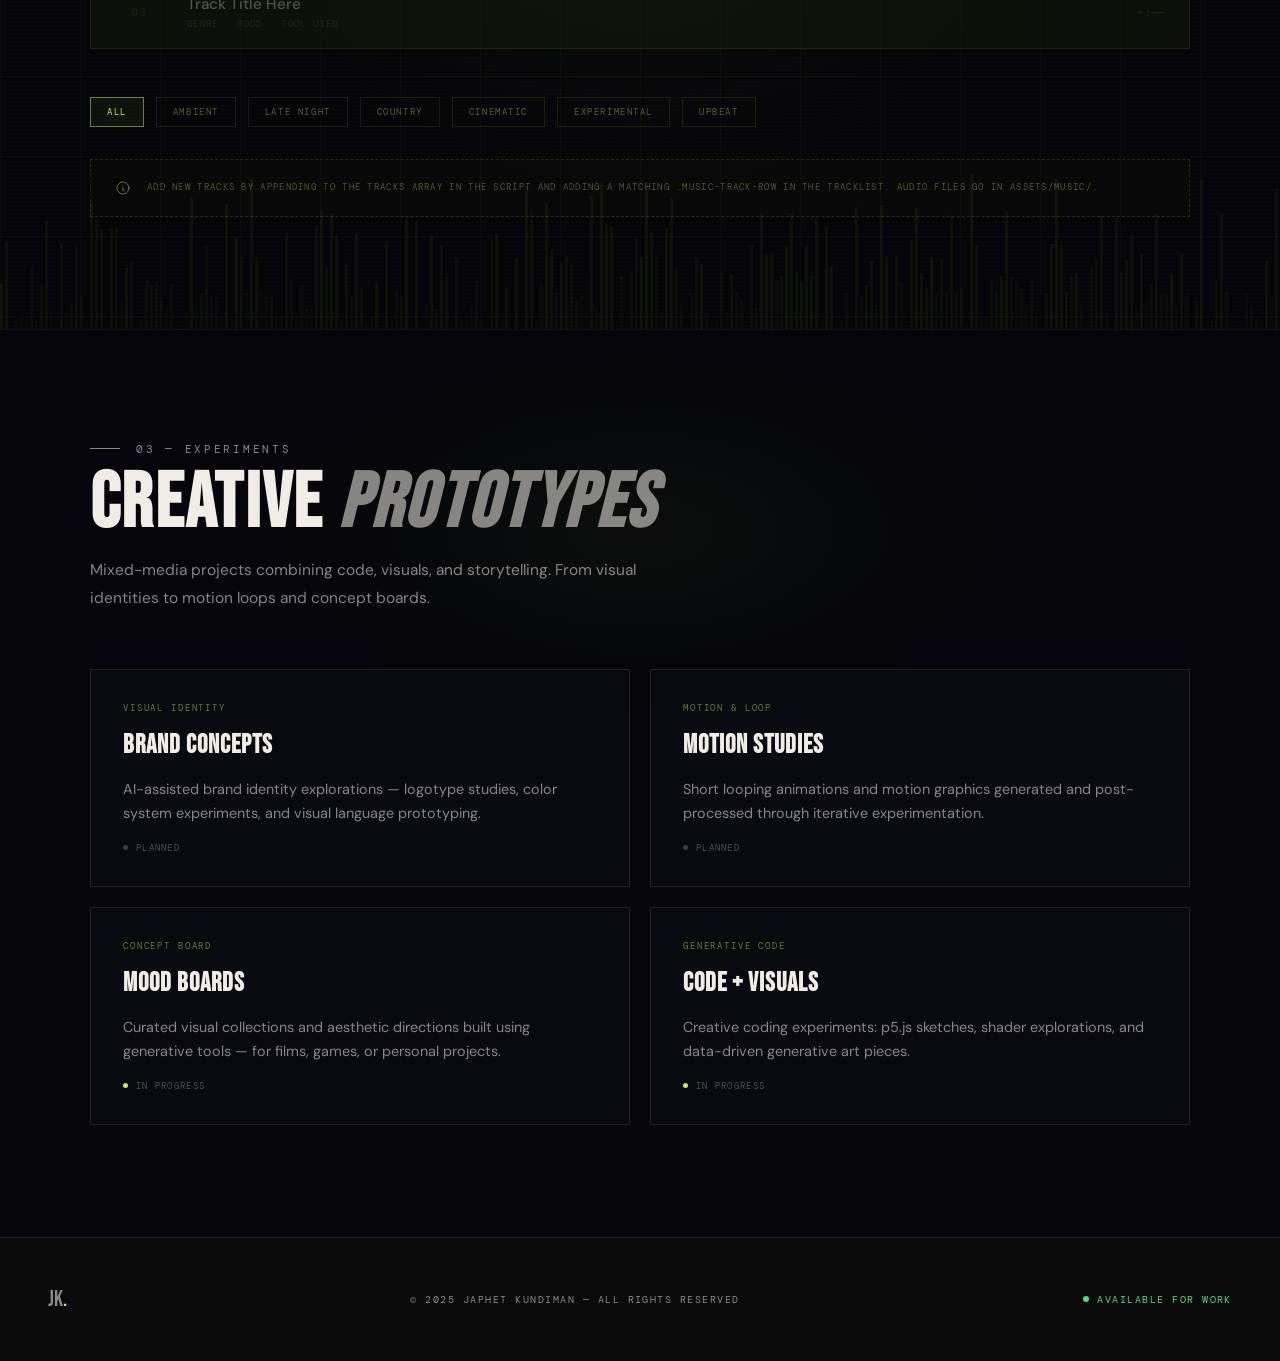
==== commit 408bc942: "feat(art): add AI-generated images to gallery Replace placeholder cards with actual images (X01, X02" ====
--- a/art.html
+++ b/art.html
@@ -619,83 +619,55 @@
     </div>
 
     <div class="art-gallery-grid reveal">
-      <!-- Featured wide card -->
       <article class="art-gallery-card wide">
-        <!-- Replace src with your image path -->
-        <!-- <img class="art-gallery-img" src="assets/images/art/featured.jpg" alt="Featured Generation"> -->
-        <div class="art-gallery-placeholder">
-          <svg class="art-gallery-placeholder-icon" fill="none" stroke="currentColor" viewBox="0 0 24 24"><path stroke-linecap="round" stroke-linejoin="round" stroke-width="1.5" d="M4 16l4.586-4.586a2 2 0 012.828 0L16 16m-2-2l1.586-1.586a2 2 0 012.828 0L20 14m-6-6h.01M6 20h12a2 2 0 002-2V6a2 2 0 00-2-2H6a2 2 0 00-2 2v12a2 2 0 002 2z"/></svg>
-          <span>Featured · Add Image</span>
-        </div>
+        <img class="art-gallery-img" src="assets/art/X45.png" alt="Featured AI generation X45">
         <div class="art-gallery-overlay">
           <div class="art-gallery-meta">
             <div class="art-gallery-meta-label">Featured Work</div>
-            <div class="art-gallery-meta-title">Title Here</div>
+            <div class="art-gallery-meta-title">X45</div>
           </div>
         </div>
       </article>
 
-      <!-- Card 2 -->
       <article class="art-gallery-card">
-        <div class="art-gallery-placeholder">
-          <svg class="art-gallery-placeholder-icon" fill="none" stroke="currentColor" viewBox="0 0 24 24"><path stroke-linecap="round" stroke-linejoin="round" stroke-width="1.5" d="M4 16l4.586-4.586a2 2 0 012.828 0L16 16m-2-2l1.586-1.586a2 2 0 012.828 0L20 14m-6-6h.01M6 20h12a2 2 0 002-2V6a2 2 0 00-2-2H6a2 2 0 00-2 2v12a2 2 0 002 2z"/></svg>
-          <span>Add Image</span>
-        </div>
+        <img class="art-gallery-img" src="assets/art/X01.png" alt="AI generation X01">
         <div class="art-gallery-overlay">
           <div class="art-gallery-meta">
             <div class="art-gallery-meta-label">Character Concept</div>
-            <div class="art-gallery-meta-title">Title Here</div>
+            <div class="art-gallery-meta-title">X01</div>
           </div>
         </div>
       </article>
 
-      <!-- Card 3 -->
       <article class="art-gallery-card">
-        <div class="art-gallery-placeholder">
-          <svg class="art-gallery-placeholder-icon" fill="none" stroke="currentColor" viewBox="0 0 24 24"><path stroke-linecap="round" stroke-linejoin="round" stroke-width="1.5" d="M4 16l4.586-4.586a2 2 0 012.828 0L16 16m-2-2l1.586-1.586a2 2 0 012.828 0L20 14m-6-6h.01M6 20h12a2 2 0 002-2V6a2 2 0 00-2-2H6a2 2 0 00-2 2v12a2 2 0 002 2z"/></svg>
-          <span>Add Image</span>
-        </div>
+        <img class="art-gallery-img" src="assets/art/X02.png" alt="AI generation X02">
         <div class="art-gallery-overlay">
           <div class="art-gallery-meta">
             <div class="art-gallery-meta-label">Cinematic Scene</div>
-            <div class="art-gallery-meta-title">Title Here</div>
+            <div class="art-gallery-meta-title">X02</div>
           </div>
         </div>
       </article>
 
-      <!-- Card 4 -->
       <article class="art-gallery-card">
-        <div class="art-gallery-placeholder">
-          <svg class="art-gallery-placeholder-icon" fill="none" stroke="currentColor" viewBox="0 0 24 24"><path stroke-linecap="round" stroke-linejoin="round" stroke-width="1.5" d="M4 16l4.586-4.586a2 2 0 012.828 0L16 16m-2-2l1.586-1.586a2 2 0 012.828 0L20 14m-6-6h.01M6 20h12a2 2 0 002-2V6a2 2 0 00-2-2H6a2 2 0 00-2 2v12a2 2 0 002 2z"/></svg>
-          <span>Add Image</span>
-        </div>
+        <img class="art-gallery-img" src="assets/art/X10.png" alt="AI generation X10">
         <div class="art-gallery-overlay">
           <div class="art-gallery-meta">
             <div class="art-gallery-meta-label">Style Study</div>
-            <div class="art-gallery-meta-title">Title Here</div>
+            <div class="art-gallery-meta-title">X10</div>
           </div>
         </div>
       </article>
 
-      <!-- Card 5 -->
       <article class="art-gallery-card">
-        <div class="art-gallery-placeholder">
-          <svg class="art-gallery-placeholder-icon" fill="none" stroke="currentColor" viewBox="0 0 24 24"><path stroke-linecap="round" stroke-linejoin="round" stroke-width="1.5" d="M4 16l4.586-4.586a2 2 0 012.828 0L16 16m-2-2l1.586-1.586a2 2 0 012.828 0L20 14m-6-6h.01M6 20h12a2 2 0 002-2V6a2 2 0 00-2-2H6a2 2 0 00-2 2v12a2 2 0 002 2z"/></svg>
-          <span>Add Image</span>
-        </div>
+        <img class="art-gallery-img" src="assets/art/X13.png" alt="AI generation X13">
         <div class="art-gallery-overlay">
           <div class="art-gallery-meta">
             <div class="art-gallery-meta-label">Poster Study</div>
-            <div class="art-gallery-meta-title">Title Here</div>
+            <div class="art-gallery-meta-title">X13</div>
           </div>
         </div>
       </article>
-    </div>
-
-    <!-- How to add images note -->
-    <div class="art-gallery-add-note reveal">
-      <svg width="18" height="18" fill="none" stroke="rgba(200,241,53,0.5)" viewBox="0 0 24 24"><path stroke-linecap="round" stroke-linejoin="round" stroke-width="1.5" d="M13 16h-1v-4h-1m1-4h.01M21 12a9 9 0 11-18 0 9 9 0 0118 0z"/></svg>
-      <span>To add art: replace the placeholder divs with &lt;img class="art-gallery-img" src="your-path.jpg"&gt; inside each .art-gallery-card — the hover overlay and zoom effects apply automatically.</span>
     </div>
   </div>
 </section>
@@ -1040,4 +1012,4 @@
 
 <script src="assets/js/script.js"></script>
 </body>
-</html>+</html>
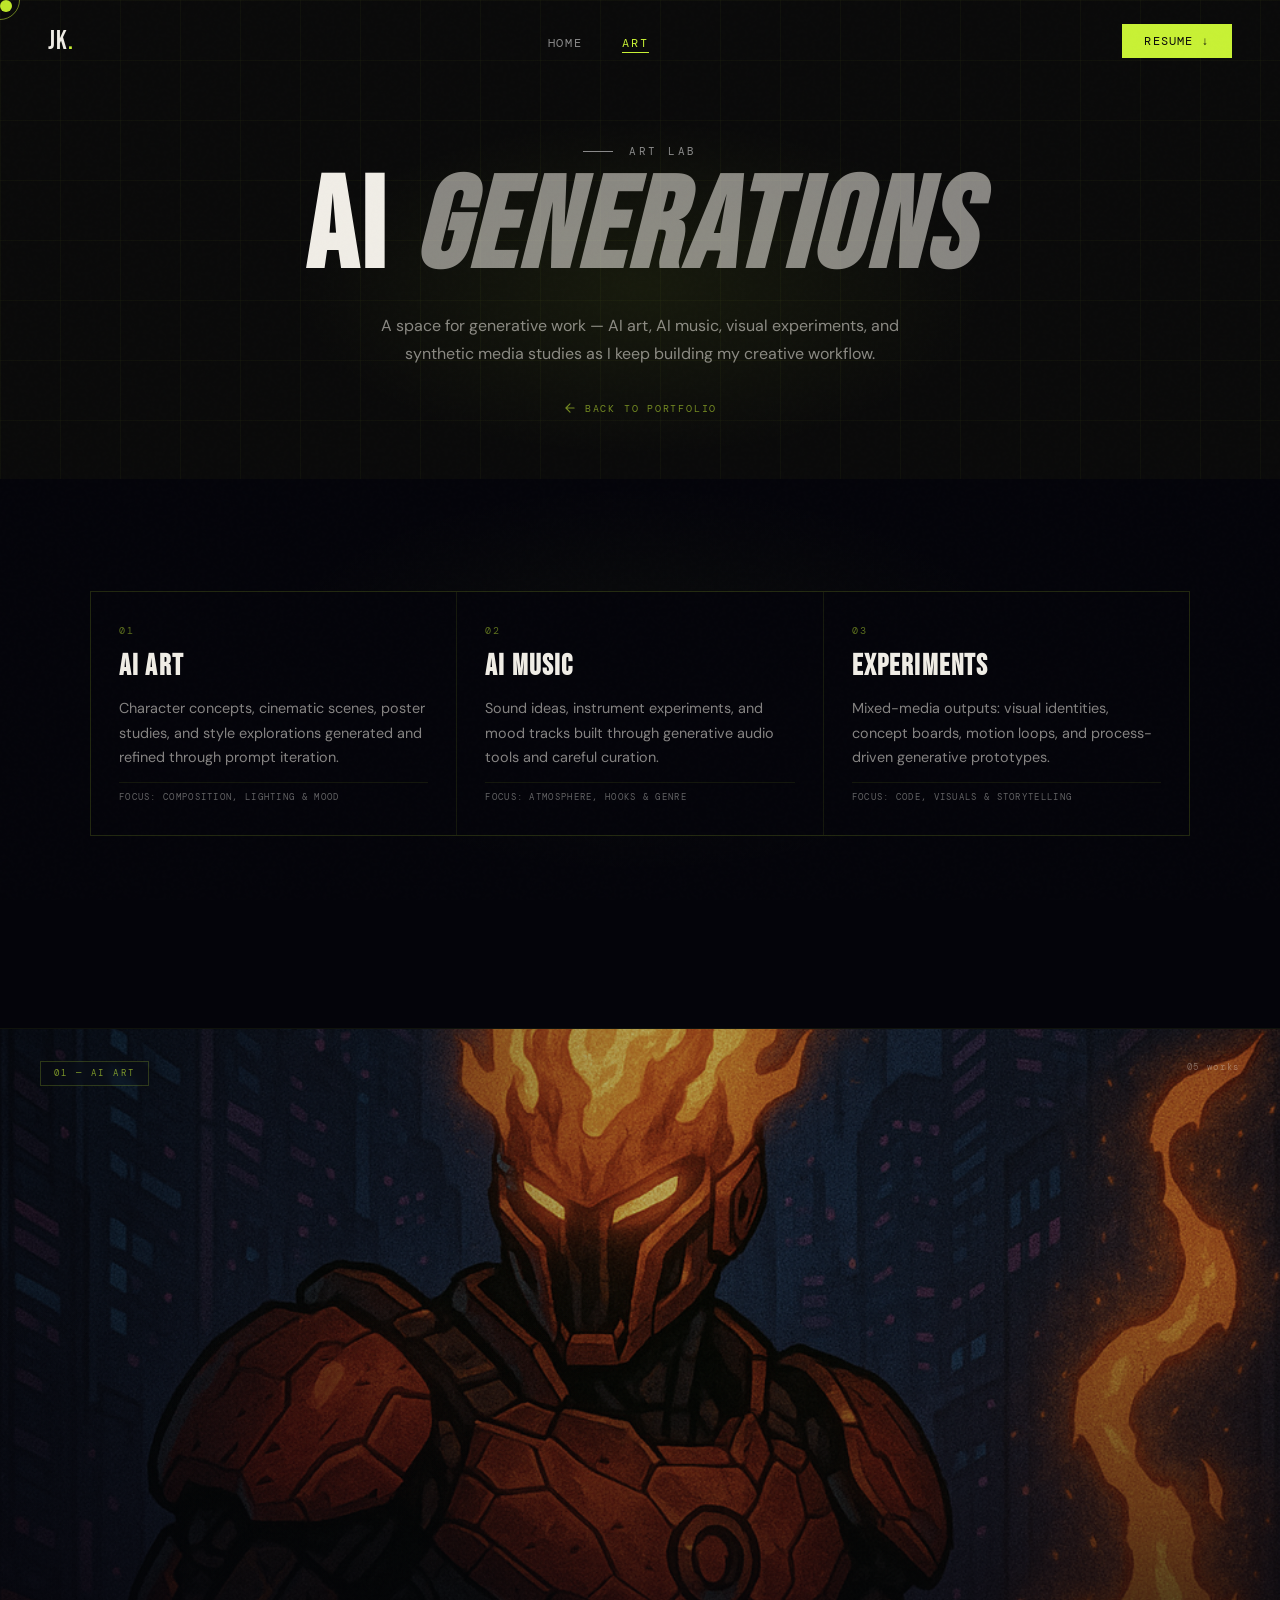
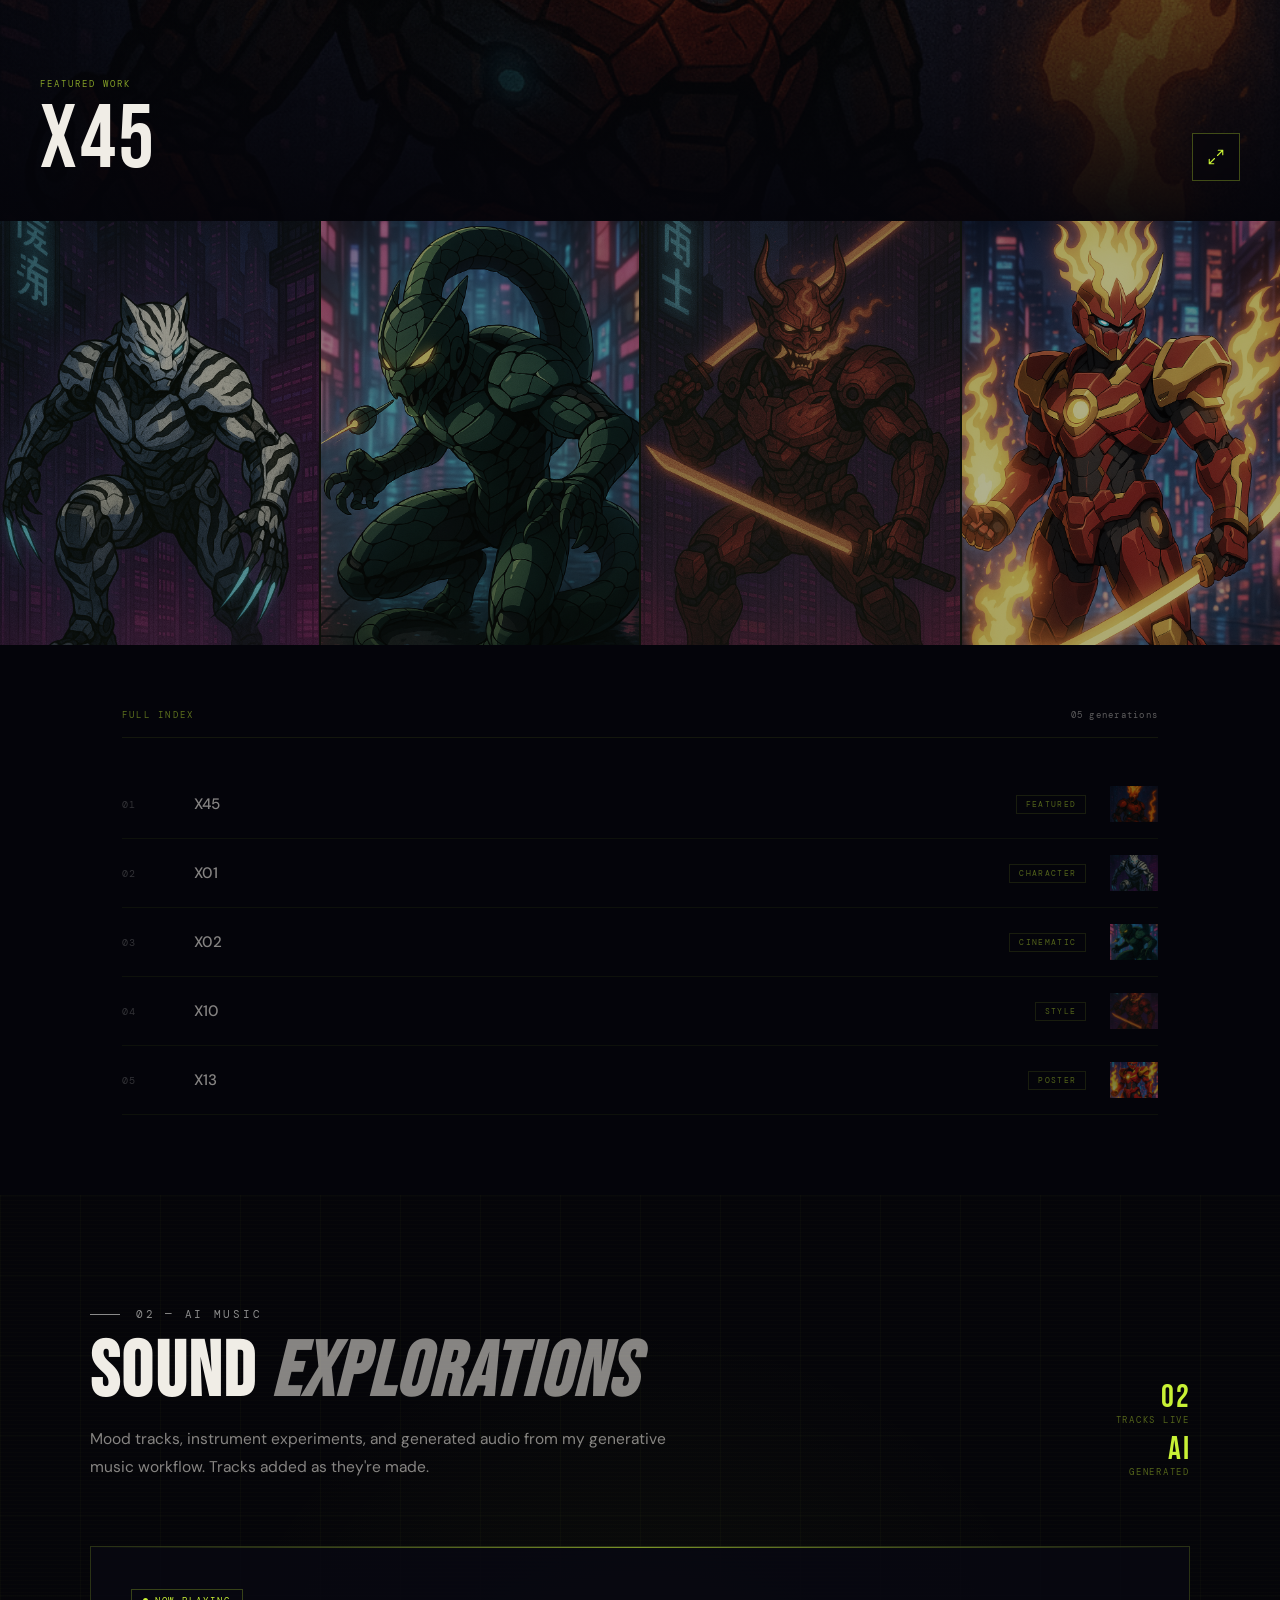
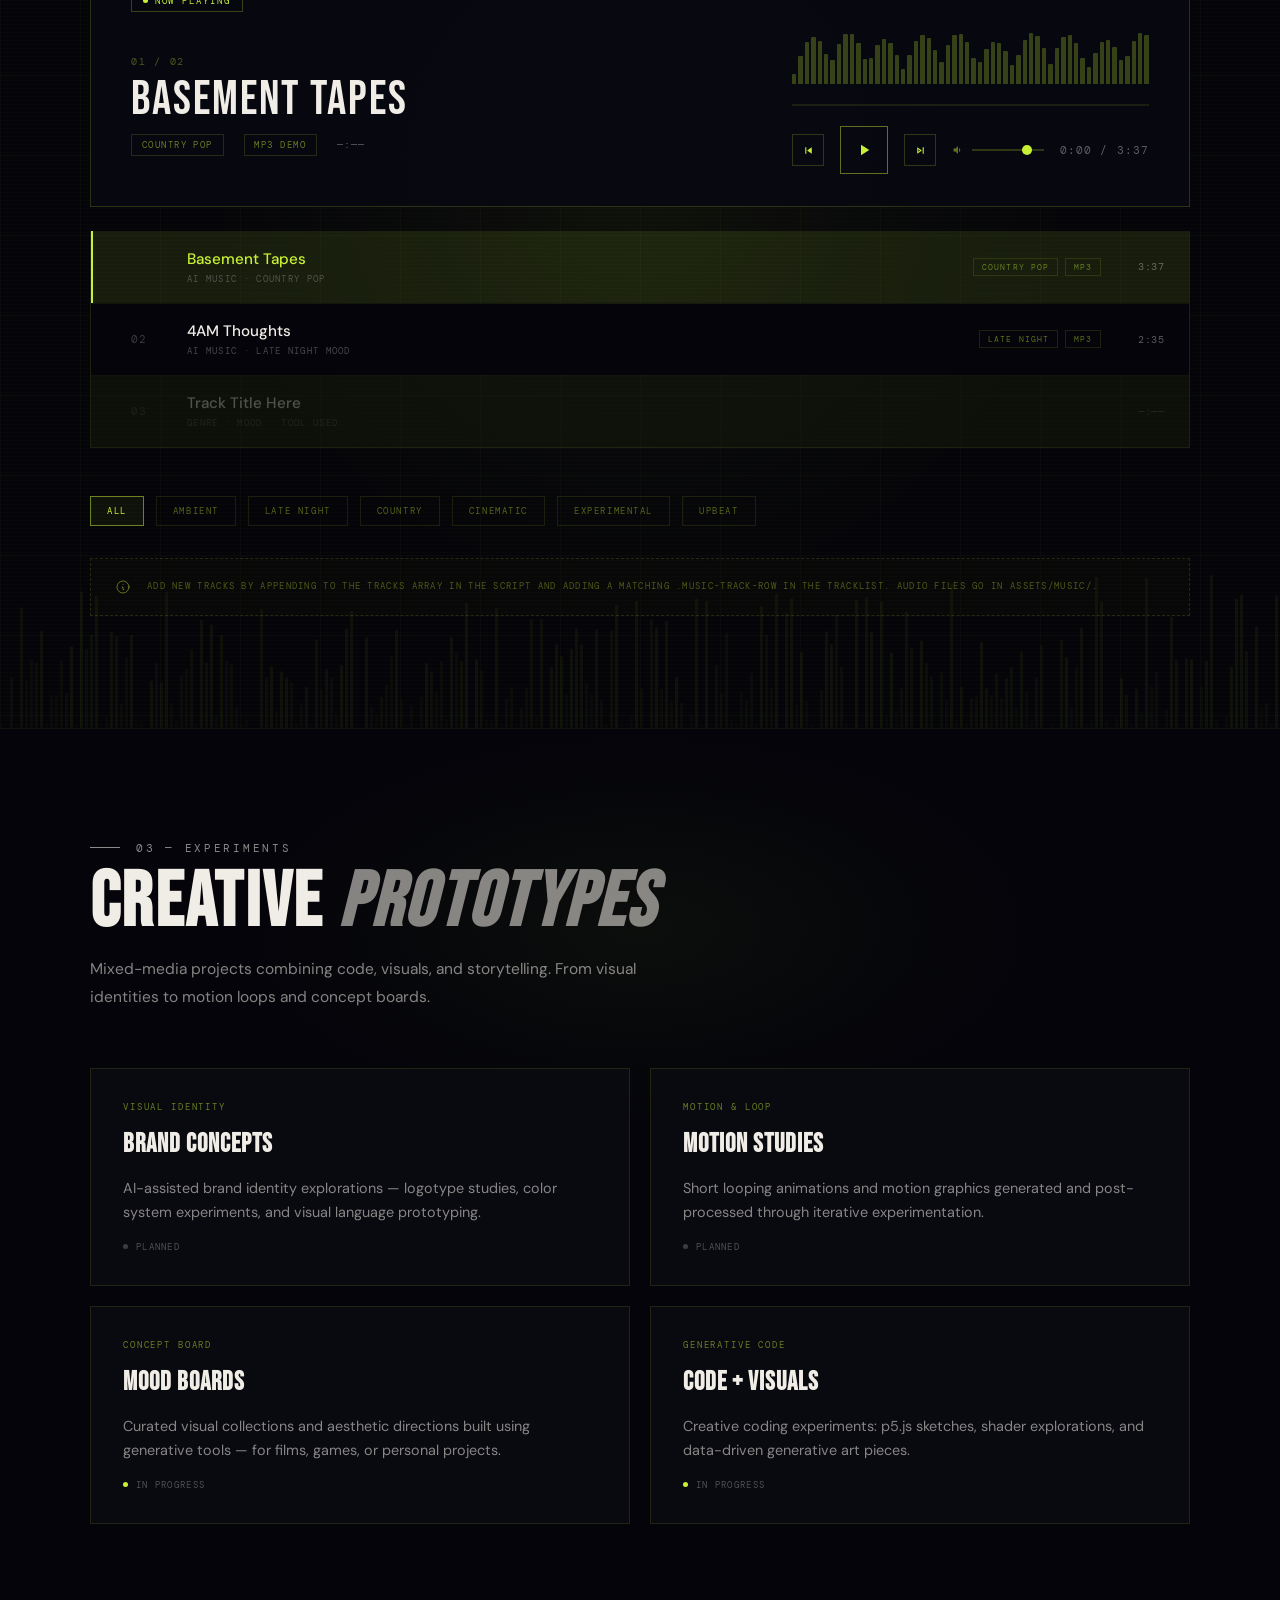
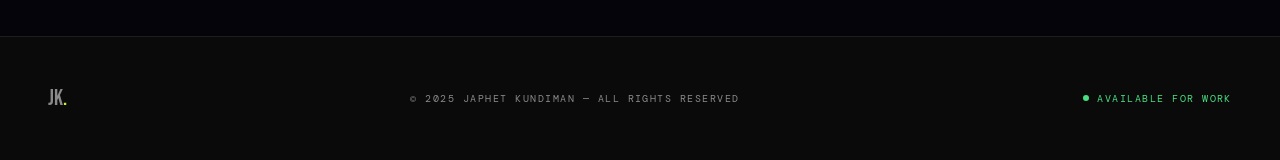
==== commit f5e6afe0: "feat(art-gallery): redesign AI art gallery with immersive layout and lightbox - Replace simple grid " ====
--- a/art.html
+++ b/art.html
@@ -195,95 +195,303 @@
     }
 
     /* ═══════════════════════════════
-       AI ART GALLERY
+       AI ART GALLERY — IMMERSIVE
        ═══════════════════════════════ */
-    .art-gallery-grid {
-      display: grid;
-      grid-template-columns: repeat(3, 1fr);
-      gap: 1.25rem;
-    }
-    .art-gallery-card {
+
+    /* Section override — edge-to-edge */
+    .art-gallery-section {
+      padding: 0 !important;
+      overflow: hidden;
+    }
+
+    /* ── FEATURED HERO PIECE ── */
+    .agal-hero {
       position: relative;
-      background: var(--surface);
-      border: 1px solid var(--border);
+      width: 100%;
+      height: 88vh;
+      min-height: 560px;
       overflow: hidden;
-      aspect-ratio: 4/5;
       cursor: pointer;
-      transition: border-color 0.3s, transform 0.3s;
-    }
-    .art-gallery-card:hover {
-      border-color: rgba(200,241,53,0.35);
-      transform: translateY(-4px);
-    }
-    .art-gallery-card.wide {
-      grid-column: span 2;
-      aspect-ratio: 8/5;
-    }
-    .art-gallery-img {
+    }
+    .agal-hero-img {
       width: 100%; height: 100%;
       object-fit: cover;
       display: block;
-      filter: saturate(0.85);
-      transition: filter 0.4s, transform 0.4s;
-    }
-    .art-gallery-card:hover .art-gallery-img {
-      filter: saturate(1.1);
-      transform: scale(1.03);
-    }
-    /* Placeholder when no image */
-    .art-gallery-placeholder {
-      width: 100%; height: 100%;
-      display: flex; flex-direction: column;
-      align-items: center; justify-content: center;
-      gap: 0.75rem;
-      background: rgba(10,10,18,0.9);
-    }
-    .art-gallery-placeholder-icon {
-      width: 40px; height: 40px;
-      opacity: 0.2;
-    }
-    .art-gallery-placeholder span {
+      filter: saturate(0.7) brightness(0.75);
+      transform: scale(1.04);
+      transition: filter 0.8s ease, transform 6s ease;
+    }
+    .agal-hero:hover .agal-hero-img {
+      filter: saturate(1) brightness(0.85);
+      transform: scale(1.0);
+    }
+    /* dark gradient bottom */
+    .agal-hero-fog {
+      position: absolute; inset: 0;
+      background:
+        linear-gradient(to top, rgba(4,4,10,0.95) 0%, rgba(4,4,10,0.3) 40%, transparent 70%),
+        linear-gradient(to right, rgba(4,4,10,0.5) 0%, transparent 50%);
+      pointer-events: none;
+    }
+    /* top bar */
+    .agal-hero-topbar {
+      position: absolute; top: 0; left: 0; right: 0;
+      padding: 2rem 2.5rem;
+      display: flex; justify-content: space-between; align-items: flex-start;
+      z-index: 3;
+    }
+    .agal-hero-label {
       font-family: var(--font-mono);
-      font-size: 0.6rem; letter-spacing: 0.18em;
+      font-size: 0.58rem; letter-spacing: 0.26em;
       text-transform: uppercase;
-      color: rgba(200,241,53,0.3);
-    }
-    .art-gallery-overlay {
-      position: absolute; inset: 0;
-      background: linear-gradient(to top, rgba(4,4,10,0.85) 0%, transparent 50%);
-      opacity: 0;
-      transition: opacity 0.3s;
-      display: flex; align-items: flex-end;
-      padding: 1.5rem;
-    }
-    .art-gallery-card:hover .art-gallery-overlay { opacity: 1; }
-    .art-gallery-meta {
-      display: flex; flex-direction: column; gap: 0.3rem;
-    }
-    .art-gallery-meta-label {
+      color: rgba(200,241,53,0.6);
+      border: 1px solid rgba(200,241,53,0.2);
+      padding: 0.35rem 0.8rem;
+      backdrop-filter: blur(4px);
+    }
+    .agal-hero-count {
       font-family: var(--font-mono);
       font-size: 0.58rem; letter-spacing: 0.18em;
+      color: rgba(240,237,230,0.35);
+    }
+    /* bottom info */
+    .agal-hero-info {
+      position: absolute; bottom: 0; left: 0; right: 0;
+      padding: 3rem 2.5rem 2.5rem;
+      z-index: 3;
+      display: flex; align-items: flex-end; justify-content: space-between; gap: 2rem;
+    }
+    .agal-hero-text {}
+    .agal-hero-cat {
+      font-family: var(--font-mono);
+      font-size: 0.58rem; letter-spacing: 0.22em;
+      text-transform: uppercase;
+      color: rgba(200,241,53,0.65);
+      margin-bottom: 0.6rem;
+    }
+    .agal-hero-title {
+      font-family: var(--font-display);
+      font-size: clamp(3rem, 7vw, 6rem);
+      letter-spacing: 0.03em; line-height: 0.9;
+      color: var(--text);
+    }
+    .agal-hero-expand {
+      flex-shrink: 0;
+      width: 48px; height: 48px;
+      border: 1px solid rgba(200,241,53,0.3);
+      display: flex; align-items: center; justify-content: center;
+      color: var(--acid);
+      transition: background 0.2s, border-color 0.2s, transform 0.3s;
+      cursor: pointer;
+      background: rgba(4,4,10,0.5);
+      backdrop-filter: blur(4px);
+    }
+    .agal-hero:hover .agal-hero-expand {
+      background: rgba(200,241,53,0.1);
+      border-color: rgba(200,241,53,0.6);
+    }
+    .agal-hero-expand svg { width: 18px; height: 18px; }
+
+    /* ── GRID STRIP BELOW FEATURED ── */
+    .agal-strip {
+      display: grid;
+      grid-template-columns: repeat(4, 1fr);
+      gap: 2px;
+      background: rgba(200,241,53,0.05);
+    }
+    .agal-strip-item {
+      position: relative;
+      aspect-ratio: 3/4;
+      overflow: hidden;
+      cursor: pointer;
+    }
+    .agal-strip-item img {
+      width: 100%; height: 100%;
+      object-fit: cover;
+      display: block;
+      filter: saturate(0.6) brightness(0.7);
+      transform: scale(1.05);
+      transition: filter 0.5s, transform 0.5s;
+    }
+    .agal-strip-item:hover img {
+      filter: saturate(1) brightness(0.9);
+      transform: scale(1.0);
+    }
+    .agal-strip-item-overlay {
+      position: absolute; inset: 0;
+      background: linear-gradient(to top, rgba(4,4,10,0.9) 0%, transparent 55%);
+      opacity: 0;
+      transition: opacity 0.35s;
+      display: flex; align-items: flex-end;
+      padding: 1.25rem;
+    }
+    .agal-strip-item:hover .agal-strip-item-overlay { opacity: 1; }
+    .agal-strip-item-meta { display: flex; flex-direction: column; gap: 0.25rem; }
+    .agal-strip-item-cat {
+      font-family: var(--font-mono);
+      font-size: 0.52rem; letter-spacing: 0.2em;
       text-transform: uppercase;
       color: rgba(200,241,53,0.7);
     }
-    .art-gallery-meta-title {
+    .agal-strip-item-title {
       font-family: var(--font-display);
-      font-size: 1.4rem; letter-spacing: 0.04em;
-      color: var(--text);
-    }
-    .art-gallery-add-note {
-      margin-top: 2rem;
-      display: flex; align-items: center; gap: 1rem;
-      padding: 1.25rem 1.5rem;
-      border: 1px dashed rgba(200,241,53,0.2);
-      background: rgba(200,241,53,0.02);
-    }
-    .art-gallery-add-note span {
+      font-size: 1.3rem; letter-spacing: 0.04em;
+      color: var(--text); line-height: 1;
+    }
+
+    /* ── INDEX ROW (list view under grid) ── */
+    .agal-index {
+      max-width: var(--max-w);
+      margin: 0 auto;
+      padding: 4rem 2rem 5rem;
+    }
+    .agal-index-header {
+      display: flex; align-items: center; justify-content: space-between;
+      margin-bottom: 2rem;
+      padding-bottom: 1rem;
+      border-bottom: 1px solid rgba(200,241,53,0.08);
+    }
+    .agal-index-title {
+      font-family: var(--font-mono);
+      font-size: 0.58rem; letter-spacing: 0.24em;
+      text-transform: uppercase;
+      color: rgba(200,241,53,0.45);
+    }
+    .agal-index-total {
+      font-family: var(--font-mono);
+      font-size: 0.55rem; letter-spacing: 0.14em;
+      color: var(--text-muted);
+    }
+    .agal-index-list { display: flex; flex-direction: column; }
+    .agal-index-row {
+      display: grid;
+      grid-template-columns: 3rem 1fr auto auto;
+      align-items: center;
+      gap: 1.5rem;
+      padding: 1rem 0;
+      border-bottom: 1px solid rgba(200,241,53,0.05);
+      cursor: pointer;
+      position: relative;
+      transition: padding-left 0.25s;
+    }
+    .agal-index-row::before {
+      content: '';
+      position: absolute; left: 0; top: 50%;
+      transform: translateY(-50%);
+      width: 0; height: 1px;
+      background: var(--acid);
+      transition: width 0.25s;
+    }
+    .agal-index-row:hover { padding-left: 1.2rem; }
+    .agal-index-row:hover::before { width: 0.8rem; }
+    .agal-index-num {
       font-family: var(--font-mono);
       font-size: 0.62rem; letter-spacing: 0.14em;
+      color: rgba(138,138,138,0.35);
+    }
+    .agal-index-name {
+      font-family: var(--font-body);
+      font-size: 0.95rem; font-weight: 500;
+      color: var(--text-dim);
+      transition: color 0.2s;
+    }
+    .agal-index-row:hover .agal-index-name { color: var(--text); }
+    .agal-index-tag {
+      font-family: var(--font-mono);
+      font-size: 0.52rem; letter-spacing: 0.16em;
       text-transform: uppercase;
-      color: rgba(200,241,53,0.45);
-      line-height: 1.6;
+      color: rgba(200,241,53,0.4);
+      border: 1px solid rgba(200,241,53,0.1);
+      padding: 0.2rem 0.55rem;
+    }
+    .agal-index-thumb {
+      width: 48px; height: 36px;
+      object-fit: cover;
+      opacity: 0.5;
+      transition: opacity 0.3s;
+    }
+    .agal-index-row:hover .agal-index-thumb { opacity: 1; }
+
+    /* ── LIGHTBOX ── */
+    .agal-lightbox {
+      position: fixed; inset: 0; z-index: 999;
+      background: rgba(4,4,10,0.96);
+      display: flex; align-items: center; justify-content: center;
+      opacity: 0; pointer-events: none;
+      transition: opacity 0.35s;
+      backdrop-filter: blur(8px);
+    }
+    .agal-lightbox.open { opacity: 1; pointer-events: all; }
+    .agal-lightbox-inner {
+      position: relative;
+      max-width: 90vw; max-height: 88vh;
+      display: flex; flex-direction: column; align-items: center; gap: 1.5rem;
+    }
+    .agal-lightbox-img {
+      max-width: 100%; max-height: 78vh;
+      object-fit: contain;
+      display: block;
+    }
+    .agal-lightbox-meta {
+      display: flex; align-items: center; gap: 2rem;
+    }
+    .agal-lightbox-cat {
+      font-family: var(--font-mono); font-size: 0.55rem; letter-spacing: 0.2em;
+      text-transform: uppercase; color: rgba(200,241,53,0.55);
+    }
+    .agal-lightbox-title {
+      font-family: var(--font-display); font-size: 1.6rem; letter-spacing: 0.04em;
+      color: var(--text);
+    }
+    .agal-lightbox-close {
+      position: fixed; top: 1.5rem; right: 1.5rem;
+      width: 40px; height: 40px;
+      border: 1px solid rgba(200,241,53,0.3);
+      background: rgba(4,4,10,0.8);
+      color: var(--acid); font-size: 1rem;
+      display: flex; align-items: center; justify-content: center;
+      cursor: pointer; transition: background 0.2s;
+      z-index: 1000;
+    }
+    .agal-lightbox-close:hover { background: rgba(200,241,53,0.1); }
+    .agal-lightbox-nav {
+      position: fixed; top: 50%; transform: translateY(-50%);
+      width: 44px; height: 44px;
+      border: 1px solid rgba(200,241,53,0.2);
+      background: rgba(4,4,10,0.7);
+      color: var(--acid);
+      display: flex; align-items: center; justify-content: center;
+      cursor: pointer; transition: background 0.2s, border-color 0.2s;
+      z-index: 1000;
+    }
+    .agal-lightbox-nav:hover { background: rgba(200,241,53,0.1); border-color: rgba(200,241,53,0.5); }
+    .agal-lightbox-nav.prev { left: 1.5rem; }
+    .agal-lightbox-nav.next { right: 1.5rem; }
+    .agal-lightbox-nav svg { width: 16px; height: 16px; }
+
+    /* Placeholder when no image */
+    .agal-placeholder {
+      width: 100%; height: 100%;
+      display: flex; flex-direction: column; align-items: center; justify-content: center;
+      gap: 0.75rem; background: rgba(10,10,18,0.95);
+    }
+    .agal-placeholder svg { width: 36px; height: 36px; opacity: 0.15; }
+    .agal-placeholder span {
+      font-family: var(--font-mono); font-size: 0.55rem; letter-spacing: 0.18em;
+      text-transform: uppercase; color: rgba(200,241,53,0.25);
+    }
+
+    @media (max-width: 900px) {
+      .agal-strip { grid-template-columns: repeat(2, 1fr); }
+      .agal-index-row { grid-template-columns: 2.5rem 1fr auto; }
+      .agal-index-thumb { display: none; }
+    }
+    @media (max-width: 600px) {
+      .agal-hero { height: 70vh; }
+      .agal-strip { grid-template-columns: repeat(2, 1fr); }
+      .agal-hero-title { font-size: clamp(2.2rem, 10vw, 4rem); }
+      .agal-index-row { grid-template-columns: 2.5rem 1fr; gap: 1rem; }
+      .agal-index-tag { display: none; }
     }
 
     /* ═══════════════════════════════
@@ -608,69 +816,165 @@
   </div>
 </section>
 
-<!-- ═══════════ AI ART GALLERY ═══════════ -->
-<section class="art-section">
-  <div class="art-section-glow"></div>
-  <div class="art-section-inner">
-    <div class="art-section-header">
-      <div class="section-label">01 — AI Art</div>
-      <h2 class="art-section-title reveal">Visual <em>Generations</em></h2>
-      <p class="art-section-subtitle reveal">Character concepts, cinematic scenes, and style explorations generated through prompt iteration. Add your images directly to the grid below.</p>
-    </div>
-
-    <div class="art-gallery-grid reveal">
-      <article class="art-gallery-card wide">
-        <img class="art-gallery-img" src="assets/art/X45.png" alt="Featured AI generation X45">
-        <div class="art-gallery-overlay">
-          <div class="art-gallery-meta">
-            <div class="art-gallery-meta-label">Featured Work</div>
-            <div class="art-gallery-meta-title">X45</div>
-          </div>
-        </div>
-      </article>
-
-      <article class="art-gallery-card">
-        <img class="art-gallery-img" src="assets/art/X01.png" alt="AI generation X01">
-        <div class="art-gallery-overlay">
-          <div class="art-gallery-meta">
-            <div class="art-gallery-meta-label">Character Concept</div>
-            <div class="art-gallery-meta-title">X01</div>
-          </div>
-        </div>
-      </article>
-
-      <article class="art-gallery-card">
-        <img class="art-gallery-img" src="assets/art/X02.png" alt="AI generation X02">
-        <div class="art-gallery-overlay">
-          <div class="art-gallery-meta">
-            <div class="art-gallery-meta-label">Cinematic Scene</div>
-            <div class="art-gallery-meta-title">X02</div>
-          </div>
-        </div>
-      </article>
-
-      <article class="art-gallery-card">
-        <img class="art-gallery-img" src="assets/art/X10.png" alt="AI generation X10">
-        <div class="art-gallery-overlay">
-          <div class="art-gallery-meta">
-            <div class="art-gallery-meta-label">Style Study</div>
-            <div class="art-gallery-meta-title">X10</div>
-          </div>
-        </div>
-      </article>
-
-      <article class="art-gallery-card">
-        <img class="art-gallery-img" src="assets/art/X13.png" alt="AI generation X13">
-        <div class="art-gallery-overlay">
-          <div class="art-gallery-meta">
-            <div class="art-gallery-meta-label">Poster Study</div>
-            <div class="art-gallery-meta-title">X13</div>
-          </div>
-        </div>
-      </article>
+<!-- ═══════════ AI ART GALLERY — IMMERSIVE ═══════════ -->
+<section class="art-section art-gallery-section">
+
+  <!-- FEATURED HERO -->
+  <div class="agal-hero" onclick="openLightbox(0)">
+    <img class="agal-hero-img" src="assets/art/X45.png" alt="Featured AI generation X45">
+    <div class="agal-hero-fog"></div>
+    <div class="agal-hero-topbar">
+      <span class="agal-hero-label">01 — AI Art</span>
+      <span class="agal-hero-count">05 works</span>
+    </div>
+    <div class="agal-hero-info">
+      <div class="agal-hero-text">
+        <div class="agal-hero-cat">Featured Work</div>
+        <div class="agal-hero-title">X45</div>
+      </div>
+      <div class="agal-hero-expand">
+        <svg fill="none" stroke="currentColor" viewBox="0 0 24 24"><path stroke-linecap="round" stroke-linejoin="round" stroke-width="1.5" d="M15 3h6m0 0v6m0-6L14 10M9 21H3m0 0v-6m0 6l7-7"/></svg>
+      </div>
     </div>
   </div>
+
+  <!-- STRIP GRID -->
+  <div class="agal-strip">
+    <div class="agal-strip-item" onclick="openLightbox(1)">
+      <img src="assets/art/X01.png" alt="X01">
+      <div class="agal-strip-item-overlay">
+        <div class="agal-strip-item-meta">
+          <div class="agal-strip-item-cat">Character Concept</div>
+          <div class="agal-strip-item-title">X01</div>
+        </div>
+      </div>
+    </div>
+    <div class="agal-strip-item" onclick="openLightbox(2)">
+      <img src="assets/art/X02.png" alt="X02">
+      <div class="agal-strip-item-overlay">
+        <div class="agal-strip-item-meta">
+          <div class="agal-strip-item-cat">Cinematic Scene</div>
+          <div class="agal-strip-item-title">X02</div>
+        </div>
+      </div>
+    </div>
+    <div class="agal-strip-item" onclick="openLightbox(3)">
+      <img src="assets/art/X10.png" alt="X10">
+      <div class="agal-strip-item-overlay">
+        <div class="agal-strip-item-meta">
+          <div class="agal-strip-item-cat">Style Study</div>
+          <div class="agal-strip-item-title">X10</div>
+        </div>
+      </div>
+    </div>
+    <div class="agal-strip-item" onclick="openLightbox(4)">
+      <img src="assets/art/X13.png" alt="X13">
+      <div class="agal-strip-item-overlay">
+        <div class="agal-strip-item-meta">
+          <div class="agal-strip-item-cat">Poster Study</div>
+          <div class="agal-strip-item-title">X13</div>
+        </div>
+      </div>
+    </div>
+  </div>
+
+  <!-- INDEX LIST -->
+  <div class="agal-index">
+    <div class="agal-index-header">
+      <span class="agal-index-title">Full Index</span>
+      <span class="agal-index-total">05 generations</span>
+    </div>
+    <div class="agal-index-list">
+      <div class="agal-index-row" onclick="openLightbox(0)">
+        <span class="agal-index-num">01</span>
+        <span class="agal-index-name">X45</span>
+        <span class="agal-index-tag">Featured</span>
+        <img class="agal-index-thumb" src="assets/art/X45.png" alt="">
+      </div>
+      <div class="agal-index-row" onclick="openLightbox(1)">
+        <span class="agal-index-num">02</span>
+        <span class="agal-index-name">X01</span>
+        <span class="agal-index-tag">Character</span>
+        <img class="agal-index-thumb" src="assets/art/X01.png" alt="">
+      </div>
+      <div class="agal-index-row" onclick="openLightbox(2)">
+        <span class="agal-index-num">03</span>
+        <span class="agal-index-name">X02</span>
+        <span class="agal-index-tag">Cinematic</span>
+        <img class="agal-index-thumb" src="assets/art/X02.png" alt="">
+      </div>
+      <div class="agal-index-row" onclick="openLightbox(3)">
+        <span class="agal-index-num">04</span>
+        <span class="agal-index-name">X10</span>
+        <span class="agal-index-tag">Style</span>
+        <img class="agal-index-thumb" src="assets/art/X10.png" alt="">
+      </div>
+      <div class="agal-index-row" onclick="openLightbox(4)">
+        <span class="agal-index-num">05</span>
+        <span class="agal-index-name">X13</span>
+        <span class="agal-index-tag">Poster</span>
+        <img class="agal-index-thumb" src="assets/art/X13.png" alt="">
+      </div>
+    </div>
+  </div>
+
 </section>
+
+<!-- LIGHTBOX -->
+<div class="agal-lightbox" id="agalLightbox">
+  <button class="agal-lightbox-close" onclick="closeLightbox()">✕</button>
+  <button class="agal-lightbox-nav prev" onclick="shiftLightbox(-1)">
+    <svg fill="none" stroke="currentColor" viewBox="0 0 24 24"><path stroke-linecap="round" stroke-linejoin="round" stroke-width="2" d="M15 19l-7-7 7-7"/></svg>
+  </button>
+  <button class="agal-lightbox-nav next" onclick="shiftLightbox(1)">
+    <svg fill="none" stroke="currentColor" viewBox="0 0 24 24"><path stroke-linecap="round" stroke-linejoin="round" stroke-width="2" d="M9 5l7 7-7 7"/></svg>
+  </button>
+  <div class="agal-lightbox-inner">
+    <img class="agal-lightbox-img" id="agalLightboxImg" src="" alt="">
+    <div class="agal-lightbox-meta">
+      <span class="agal-lightbox-cat" id="agalLightboxCat"></span>
+      <span class="agal-lightbox-title" id="agalLightboxTitle"></span>
+    </div>
+  </div>
+</div>
+
+<script>
+  const agalWorks = [
+    { src: 'assets/art/X45.png', title: 'X45', cat: 'Featured Work' },
+    { src: 'assets/art/X01.png', title: 'X01', cat: 'Character Concept' },
+    { src: 'assets/art/X02.png', title: 'X02', cat: 'Cinematic Scene' },
+    { src: 'assets/art/X10.png', title: 'X10', cat: 'Style Study' },
+    { src: 'assets/art/X13.png', title: 'X13', cat: 'Poster Study' },
+  ];
+  let agalCurrent = 0;
+
+  function openLightbox(index) {
+    agalCurrent = index;
+    const w = agalWorks[index];
+    document.getElementById('agalLightboxImg').src = w.src;
+    document.getElementById('agalLightboxTitle').textContent = w.title;
+    document.getElementById('agalLightboxCat').textContent = w.cat;
+    document.getElementById('agalLightbox').classList.add('open');
+    document.body.style.overflow = 'hidden';
+  }
+  function closeLightbox() {
+    document.getElementById('agalLightbox').classList.remove('open');
+    document.body.style.overflow = '';
+  }
+  function shiftLightbox(dir) {
+    agalCurrent = (agalCurrent + dir + agalWorks.length) % agalWorks.length;
+    openLightbox(agalCurrent);
+  }
+  document.getElementById('agalLightbox').addEventListener('click', function(e) {
+    if (e.target === this) closeLightbox();
+  });
+  document.addEventListener('keydown', function(e) {
+    if (!document.getElementById('agalLightbox').classList.contains('open')) return;
+    if (e.key === 'Escape') closeLightbox();
+    if (e.key === 'ArrowLeft') shiftLightbox(-1);
+    if (e.key === 'ArrowRight') shiftLightbox(1);
+  });
+</script>
 
 <!-- ═══════════ AI MUSIC ═══════════ -->
 <section class="art-section music-section" id="music">
@@ -1012,4 +1316,4 @@
 
 <script src="assets/js/script.js"></script>
 </body>
-</html>
+</html>
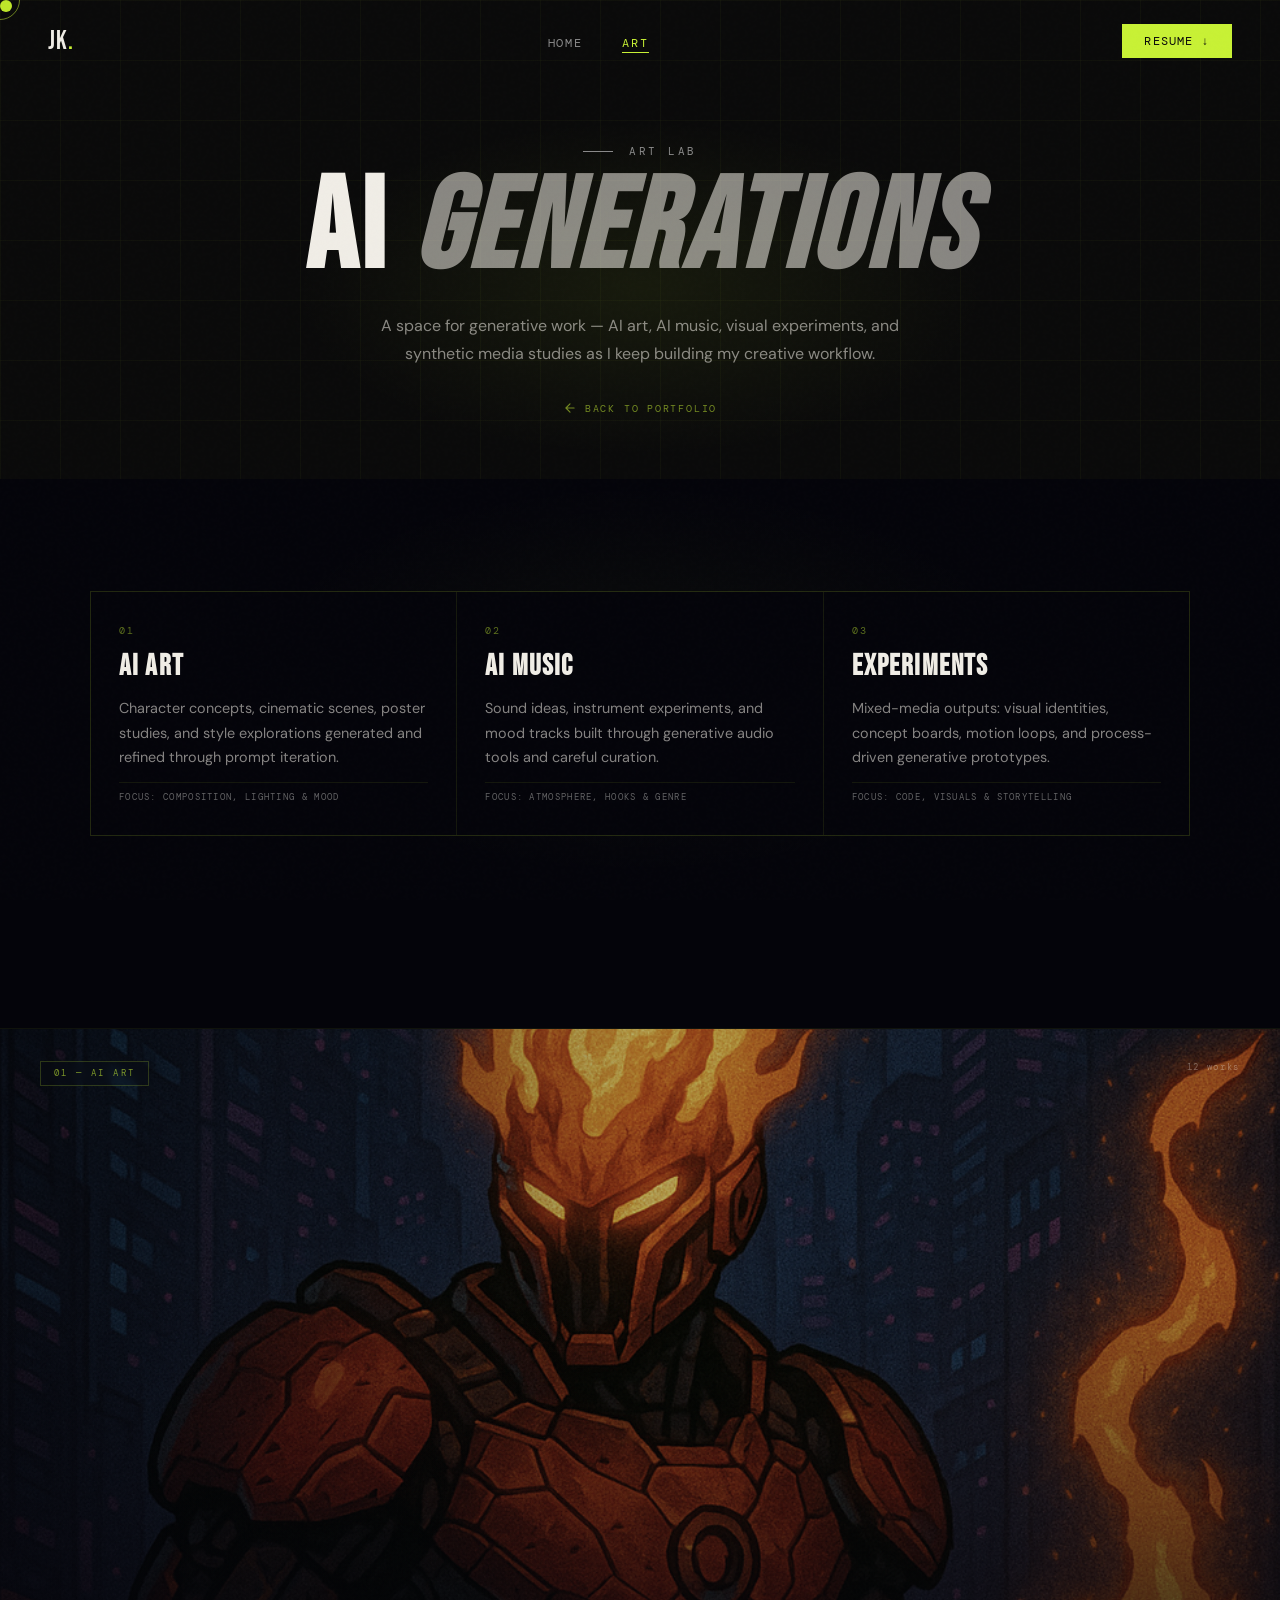
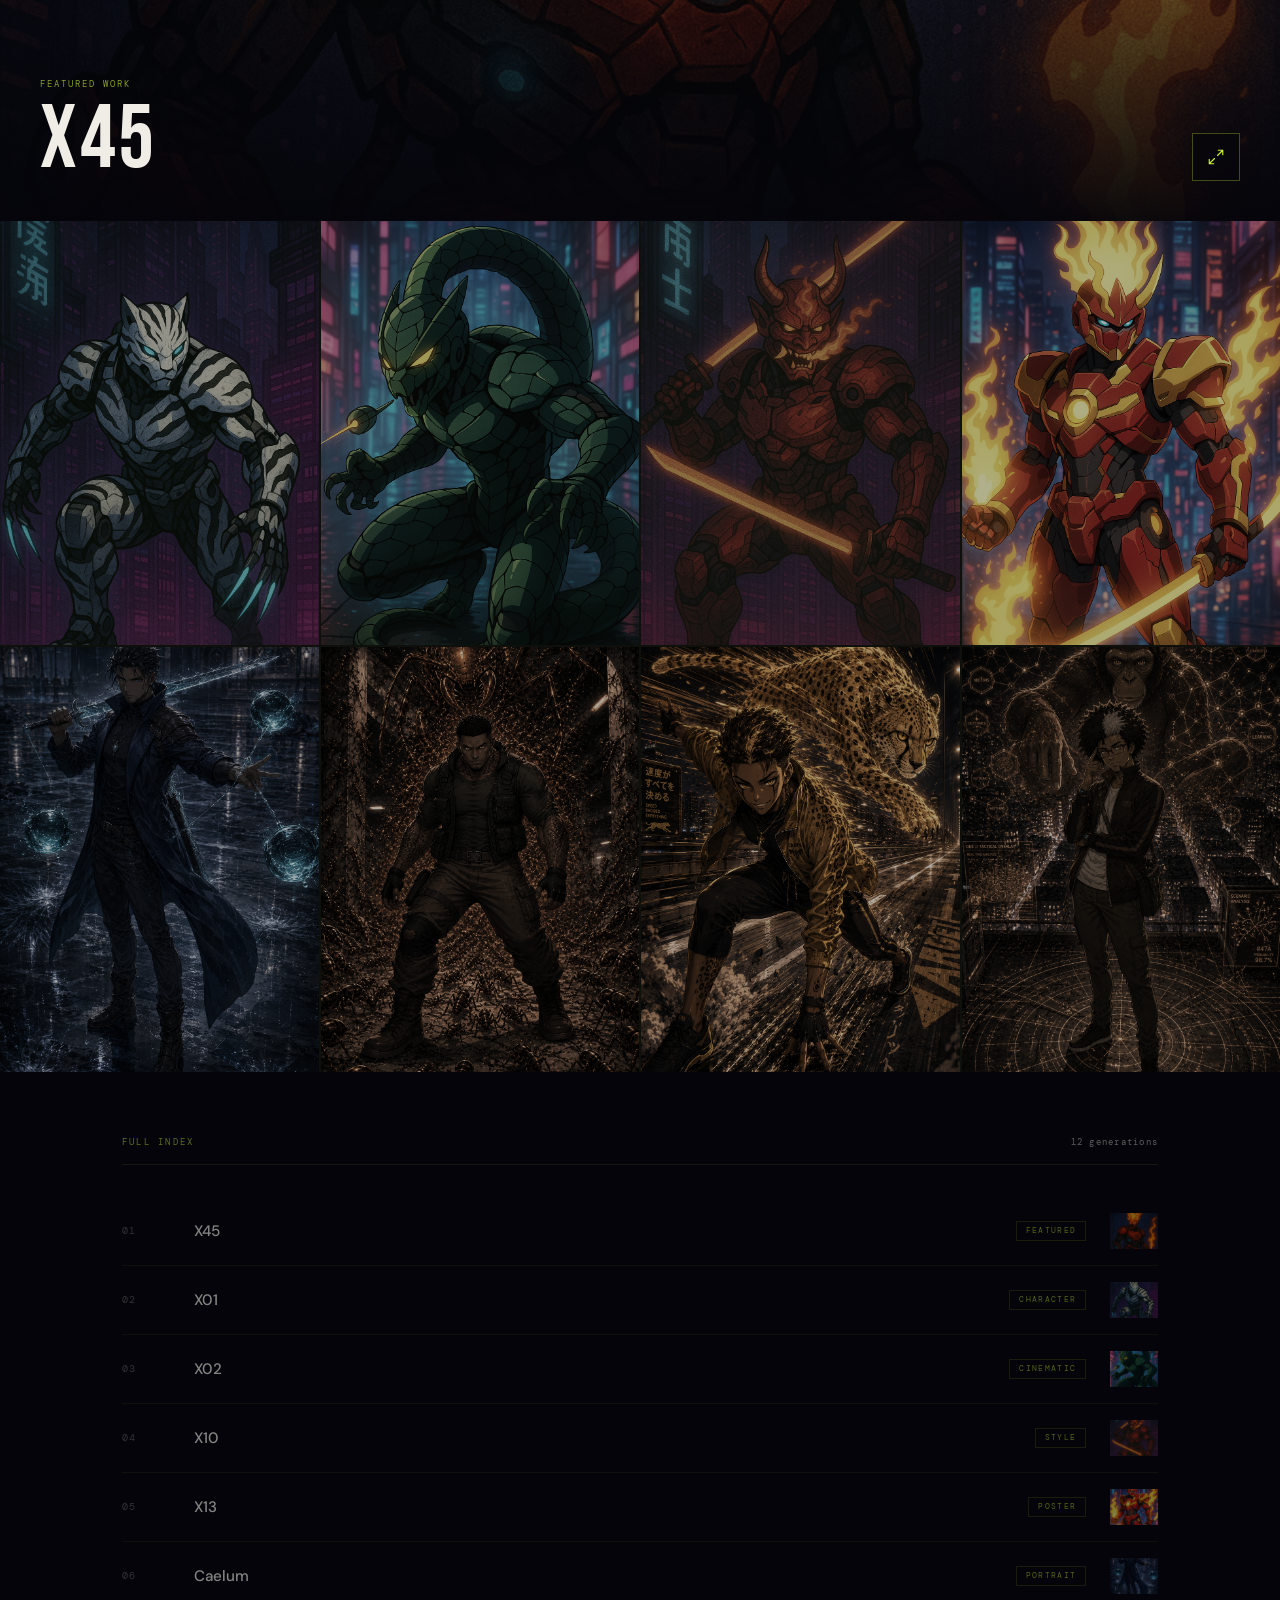
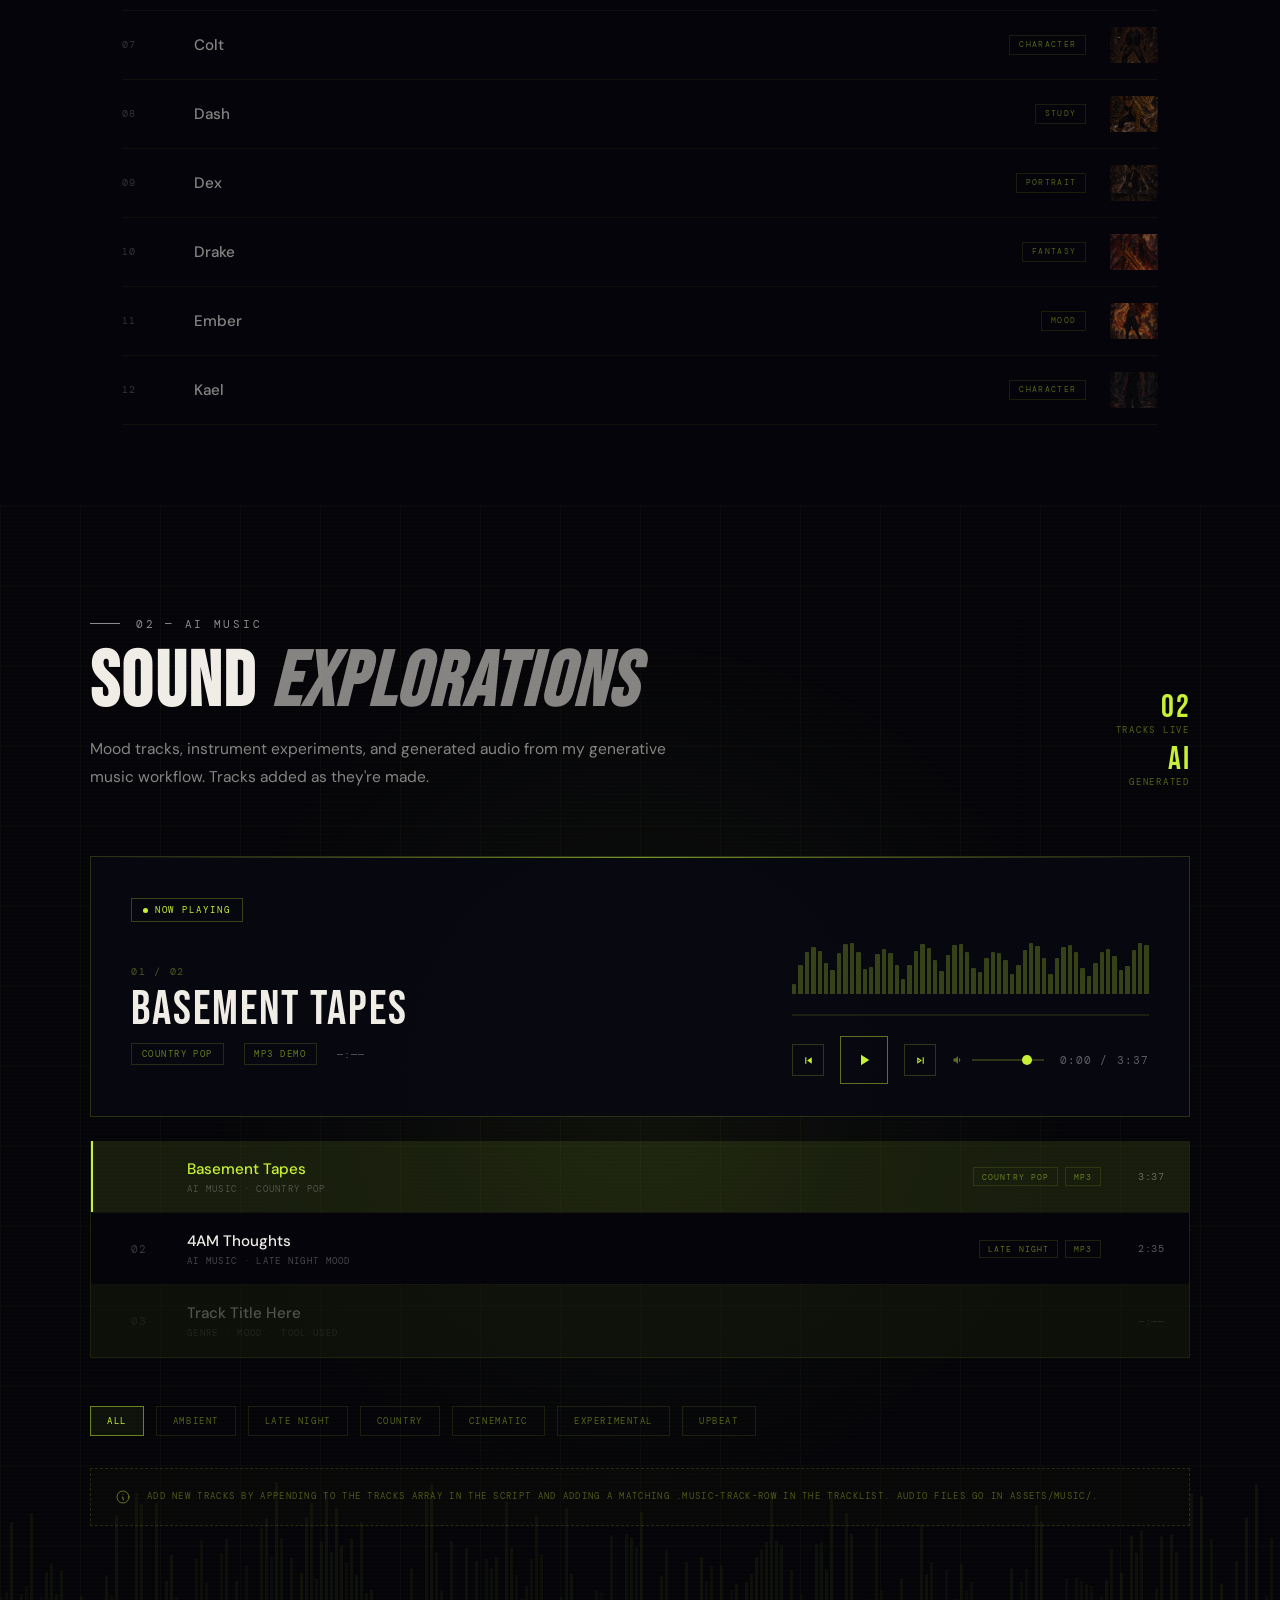
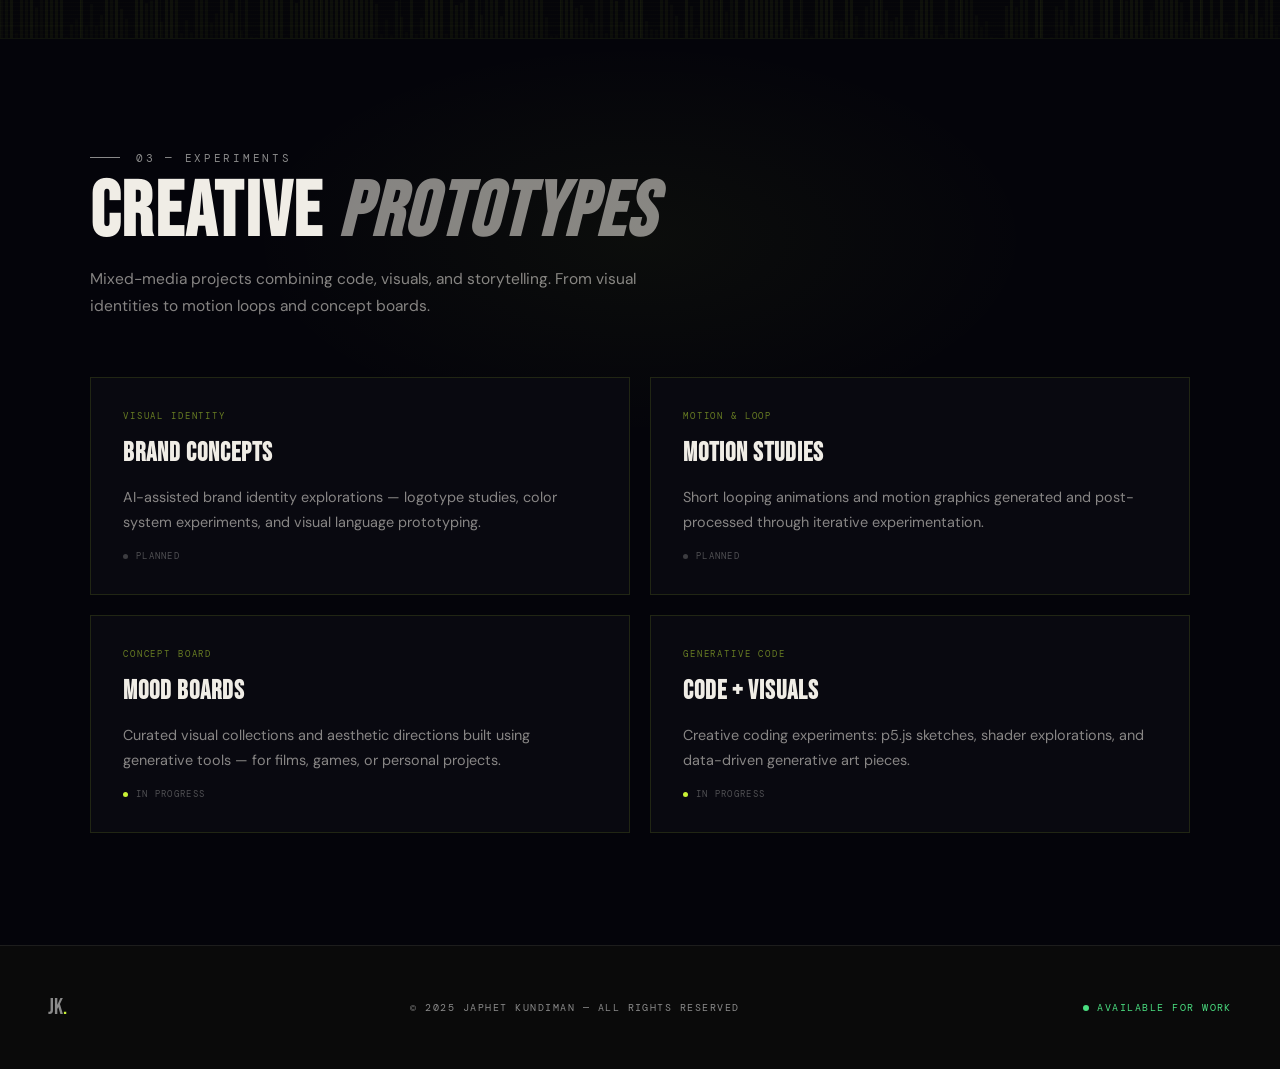
==== commit 9d8b5f15: "feat(art): add multiple character art images and update gallery Add 34 new character portrait images" ====
--- a/art.html
+++ b/art.html
@@ -825,7 +825,7 @@
     <div class="agal-hero-fog"></div>
     <div class="agal-hero-topbar">
       <span class="agal-hero-label">01 — AI Art</span>
-      <span class="agal-hero-count">05 works</span>
+      <span class="agal-hero-count">12 works</span>
     </div>
     <div class="agal-hero-info">
       <div class="agal-hero-text">
@@ -876,13 +876,49 @@
         </div>
       </div>
     </div>
+    <div class="agal-strip-item" onclick="openLightbox(5)">
+      <img src="assets/art/Caelum.png" alt="Caelum">
+      <div class="agal-strip-item-overlay">
+        <div class="agal-strip-item-meta">
+          <div class="agal-strip-item-cat">Portrait Study</div>
+          <div class="agal-strip-item-title">Caelum</div>
+        </div>
+      </div>
+    </div>
+    <div class="agal-strip-item" onclick="openLightbox(6)">
+      <img src="assets/art/Colt.png" alt="Colt">
+      <div class="agal-strip-item-overlay">
+        <div class="agal-strip-item-meta">
+          <div class="agal-strip-item-cat">Character Design</div>
+          <div class="agal-strip-item-title">Colt</div>
+        </div>
+      </div>
+    </div>
+    <div class="agal-strip-item" onclick="openLightbox(7)">
+      <img src="assets/art/Dash.png" alt="Dash">
+      <div class="agal-strip-item-overlay">
+        <div class="agal-strip-item-meta">
+          <div class="agal-strip-item-cat">Visual Study</div>
+          <div class="agal-strip-item-title">Dash</div>
+        </div>
+      </div>
+    </div>
+    <div class="agal-strip-item" onclick="openLightbox(8)">
+      <img src="assets/art/Dex.png" alt="Dex">
+      <div class="agal-strip-item-overlay">
+        <div class="agal-strip-item-meta">
+          <div class="agal-strip-item-cat">Portrait Study</div>
+          <div class="agal-strip-item-title">Dex</div>
+        </div>
+      </div>
+    </div>
   </div>
 
   <!-- INDEX LIST -->
   <div class="agal-index">
     <div class="agal-index-header">
       <span class="agal-index-title">Full Index</span>
-      <span class="agal-index-total">05 generations</span>
+      <span class="agal-index-total">12 generations</span>
     </div>
     <div class="agal-index-list">
       <div class="agal-index-row" onclick="openLightbox(0)">
@@ -914,6 +950,48 @@
         <span class="agal-index-name">X13</span>
         <span class="agal-index-tag">Poster</span>
         <img class="agal-index-thumb" src="assets/art/X13.png" alt="">
+      </div>
+      <div class="agal-index-row" onclick="openLightbox(5)">
+        <span class="agal-index-num">06</span>
+        <span class="agal-index-name">Caelum</span>
+        <span class="agal-index-tag">Portrait</span>
+        <img class="agal-index-thumb" src="assets/art/Caelum.png" alt="">
+      </div>
+      <div class="agal-index-row" onclick="openLightbox(6)">
+        <span class="agal-index-num">07</span>
+        <span class="agal-index-name">Colt</span>
+        <span class="agal-index-tag">Character</span>
+        <img class="agal-index-thumb" src="assets/art/Colt.png" alt="">
+      </div>
+      <div class="agal-index-row" onclick="openLightbox(7)">
+        <span class="agal-index-num">08</span>
+        <span class="agal-index-name">Dash</span>
+        <span class="agal-index-tag">Study</span>
+        <img class="agal-index-thumb" src="assets/art/Dash.png" alt="">
+      </div>
+      <div class="agal-index-row" onclick="openLightbox(8)">
+        <span class="agal-index-num">09</span>
+        <span class="agal-index-name">Dex</span>
+        <span class="agal-index-tag">Portrait</span>
+        <img class="agal-index-thumb" src="assets/art/Dex.png" alt="">
+      </div>
+      <div class="agal-index-row" onclick="openLightbox(9)">
+        <span class="agal-index-num">10</span>
+        <span class="agal-index-name">Drake</span>
+        <span class="agal-index-tag">Fantasy</span>
+        <img class="agal-index-thumb" src="assets/art/Drake.png" alt="">
+      </div>
+      <div class="agal-index-row" onclick="openLightbox(10)">
+        <span class="agal-index-num">11</span>
+        <span class="agal-index-name">Ember</span>
+        <span class="agal-index-tag">Mood</span>
+        <img class="agal-index-thumb" src="assets/art/Ember.png" alt="">
+      </div>
+      <div class="agal-index-row" onclick="openLightbox(11)">
+        <span class="agal-index-num">12</span>
+        <span class="agal-index-name">Kael</span>
+        <span class="agal-index-tag">Character</span>
+        <img class="agal-index-thumb" src="assets/art/Kael.png" alt="">
       </div>
     </div>
   </div>
@@ -945,6 +1023,13 @@
     { src: 'assets/art/X02.png', title: 'X02', cat: 'Cinematic Scene' },
     { src: 'assets/art/X10.png', title: 'X10', cat: 'Style Study' },
     { src: 'assets/art/X13.png', title: 'X13', cat: 'Poster Study' },
+    { src: 'assets/art/Caelum.png', title: 'Caelum', cat: 'Portrait Study' },
+    { src: 'assets/art/Colt.png', title: 'Colt', cat: 'Character Design' },
+    { src: 'assets/art/Dash.png', title: 'Dash', cat: 'Visual Study' },
+    { src: 'assets/art/Dex.png', title: 'Dex', cat: 'Portrait Study' },
+    { src: 'assets/art/Drake.png', title: 'Drake', cat: 'Fantasy Character' },
+    { src: 'assets/art/Ember.png', title: 'Ember', cat: 'Mood Piece' },
+    { src: 'assets/art/Kael.png', title: 'Kael', cat: 'Character Design' },
   ];
   let agalCurrent = 0;
 
@@ -1316,4 +1401,4 @@
 
 <script src="assets/js/script.js"></script>
 </body>
-</html>+</html>
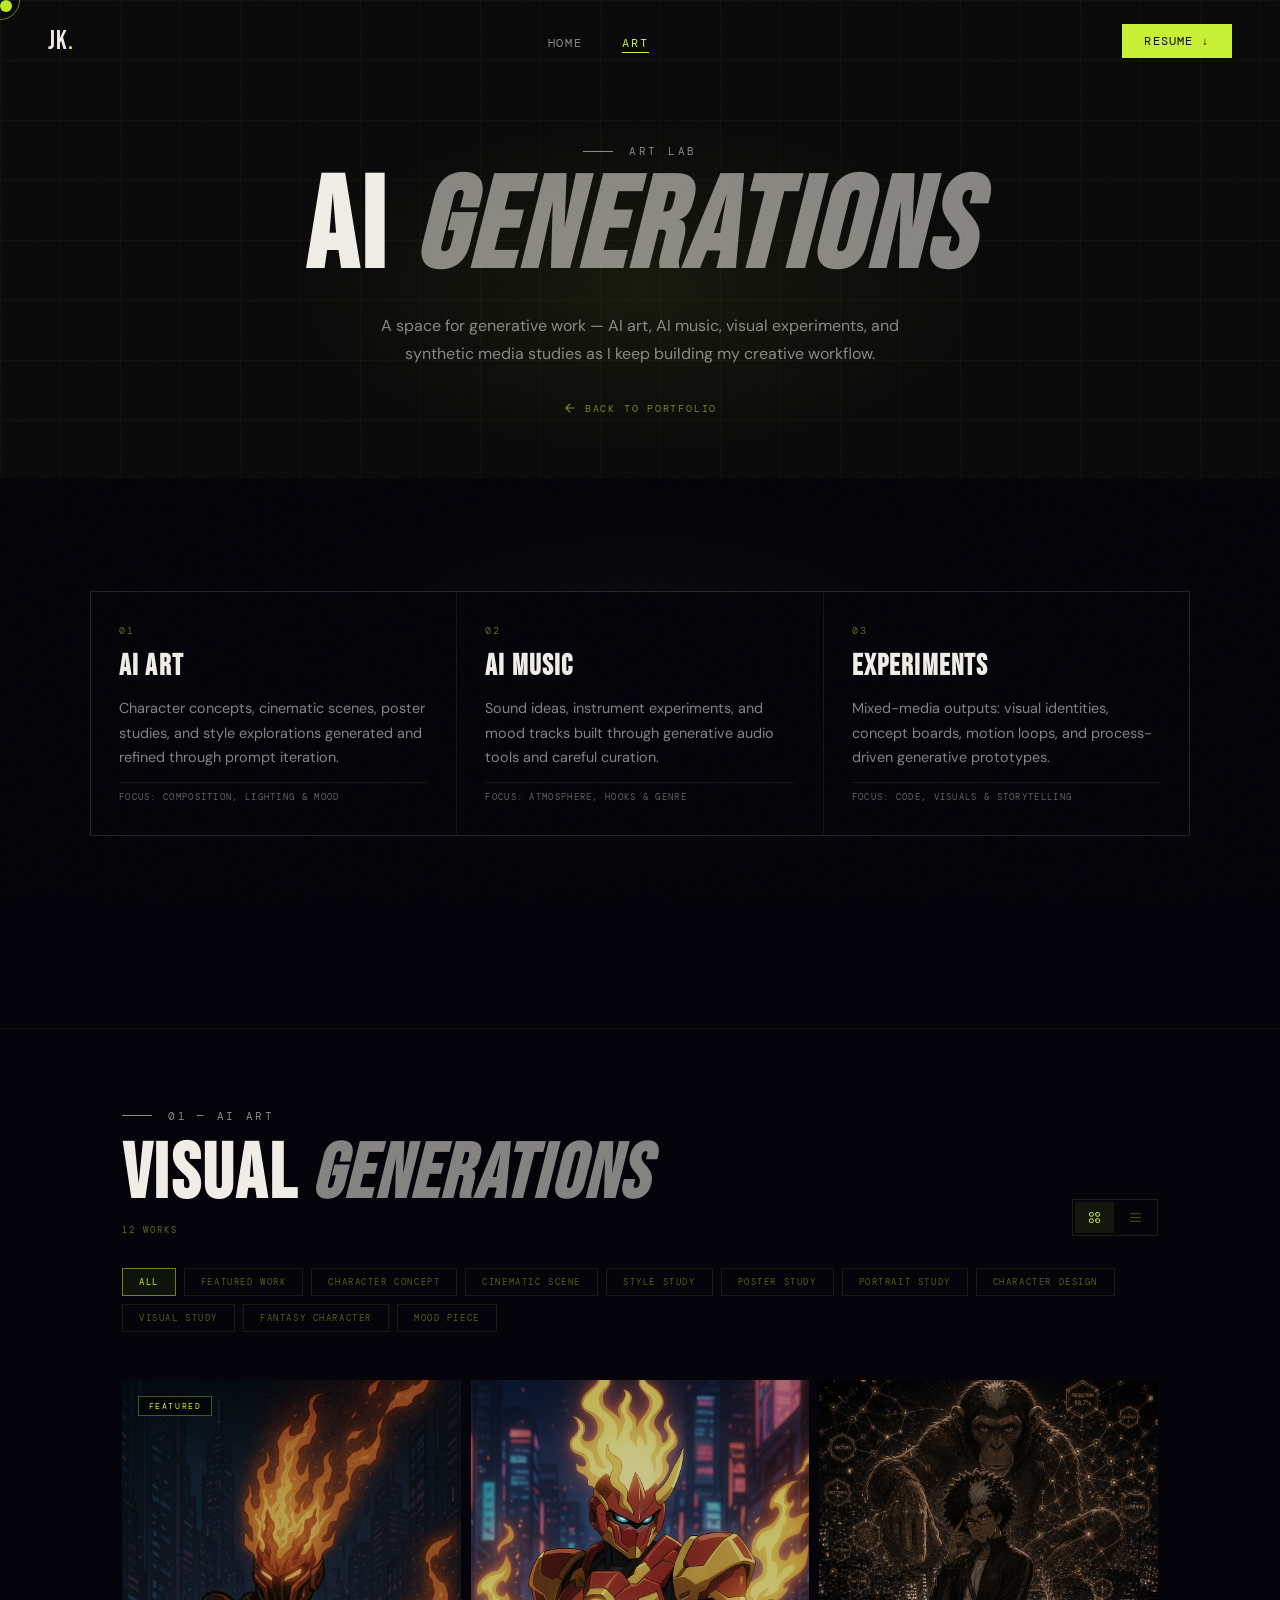
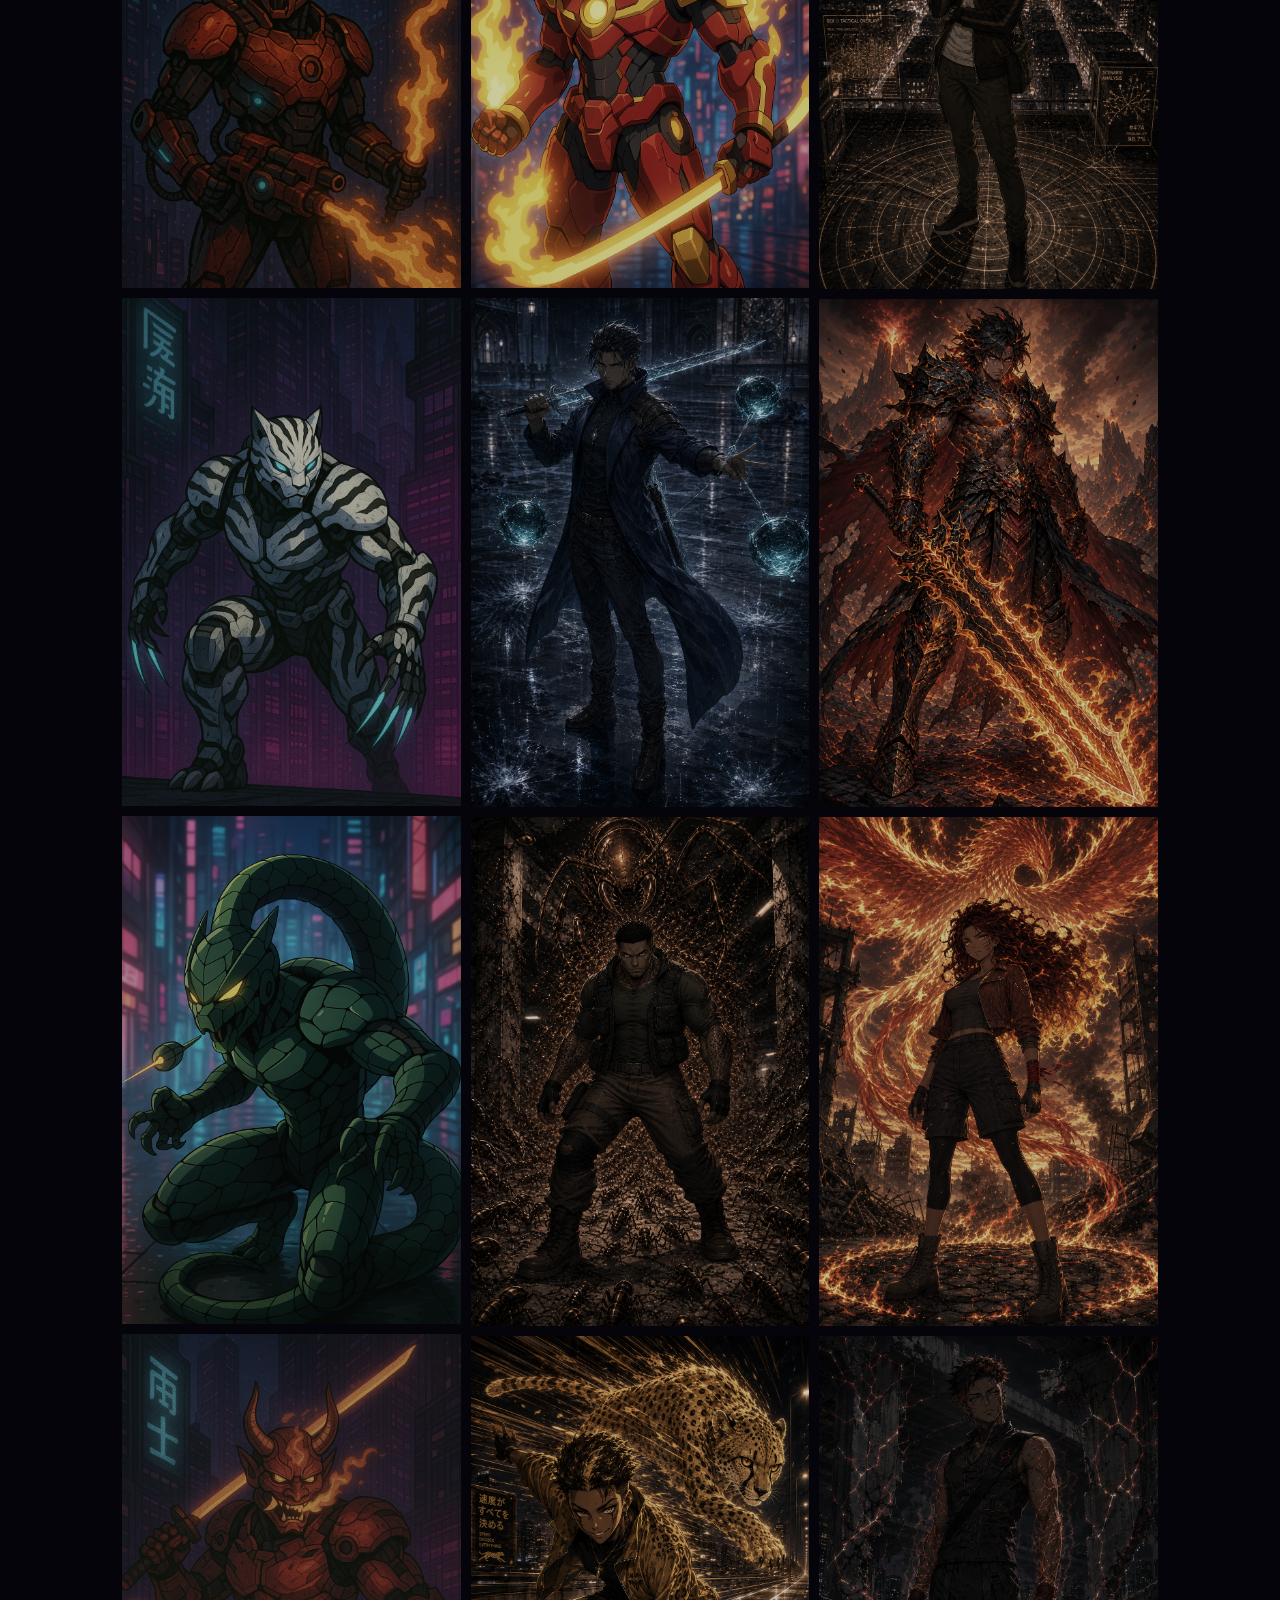
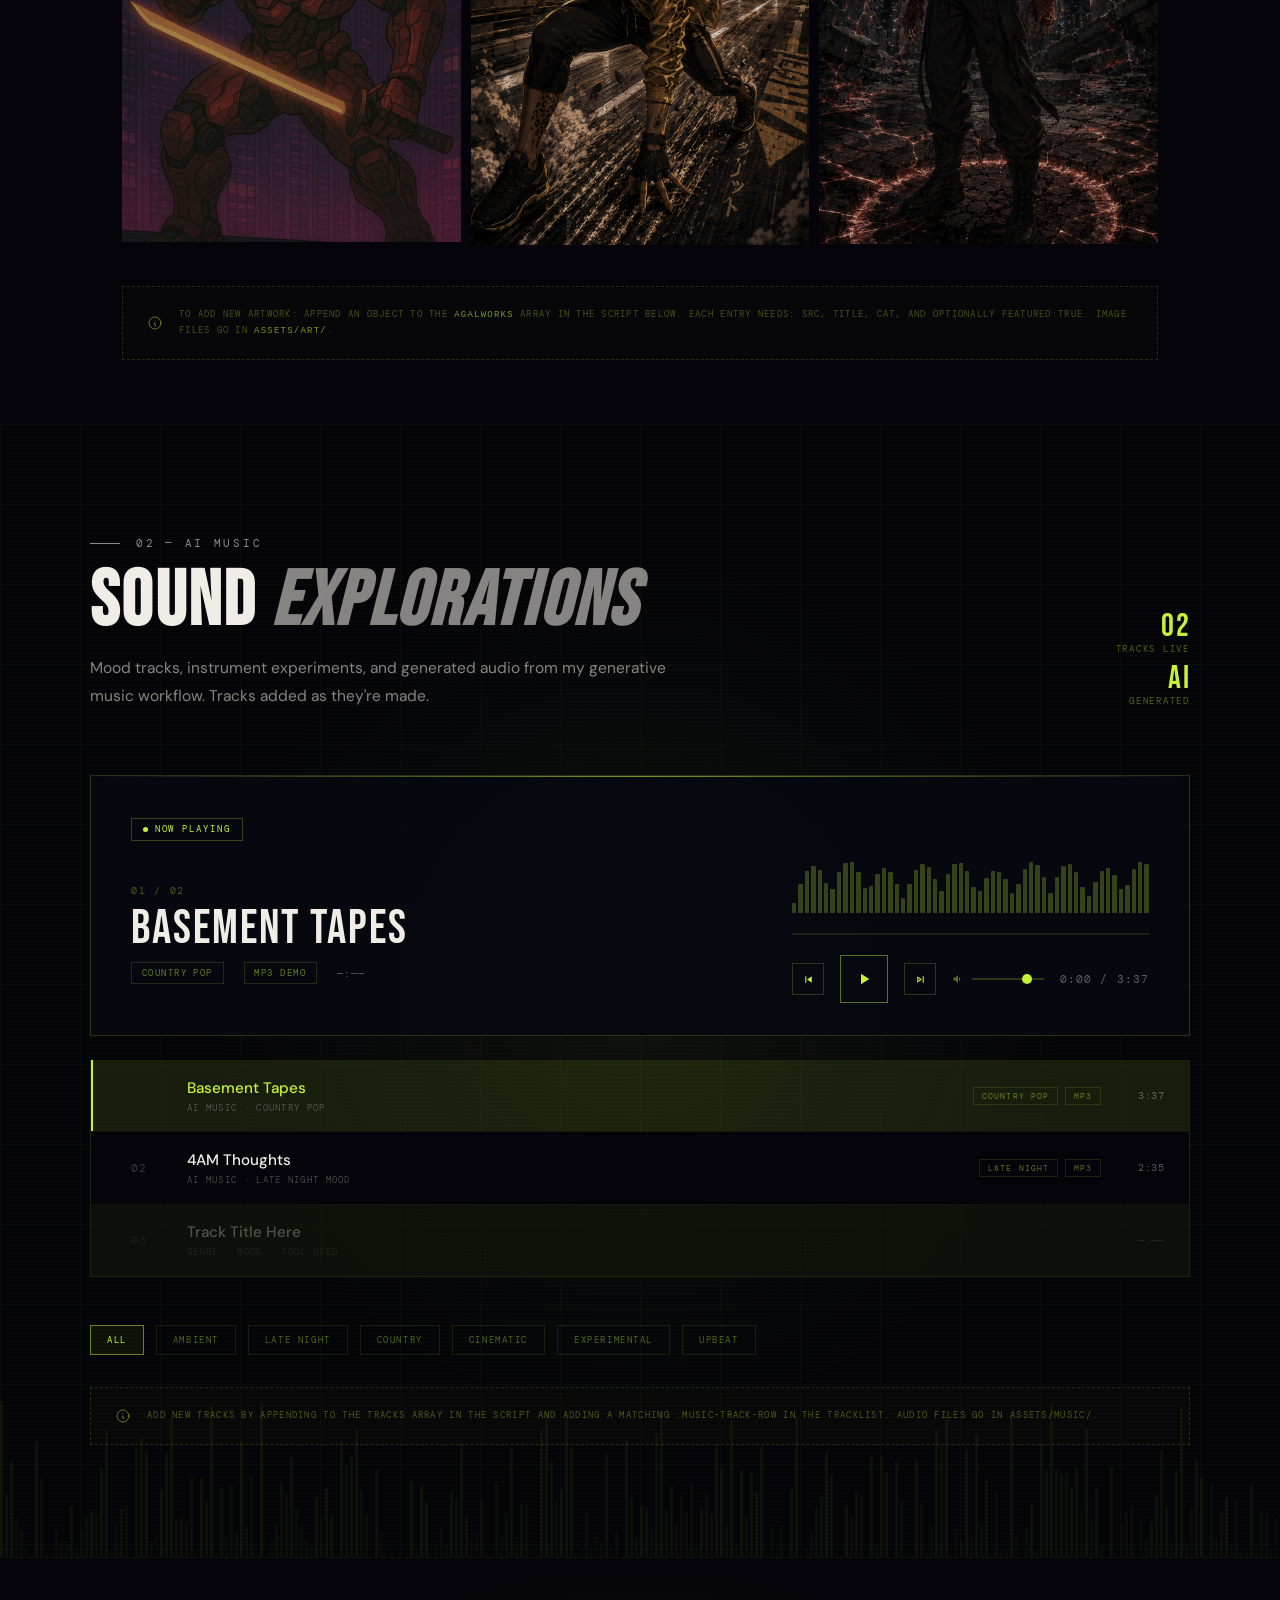
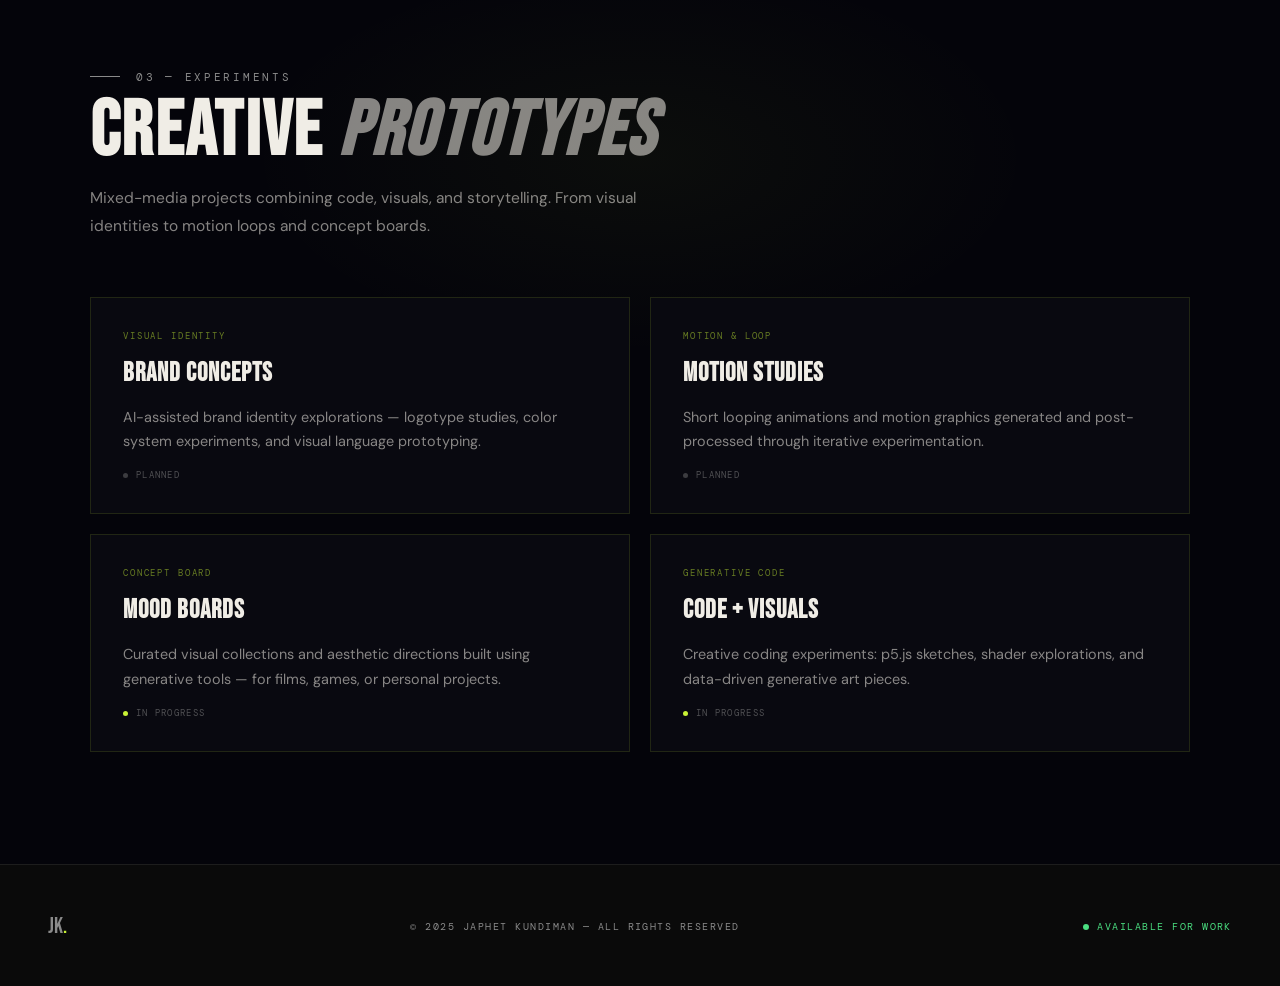
==== commit e9ac9270: "feat(art-gallery): redesign AI art gallery with masonry grid and filtering - Replace hero/strip/inde" ====
--- a/art.html
+++ b/art.html
@@ -195,231 +195,267 @@
     }
 
     /* ═══════════════════════════════
-       AI ART GALLERY — IMMERSIVE
+       AI ART GALLERY — REDESIGNED IMMERSIVE
        ═══════════════════════════════ */
 
     /* Section override — edge-to-edge */
     .art-gallery-section {
       padding: 0 !important;
       overflow: hidden;
-    }
-
-    /* ── FEATURED HERO PIECE ── */
-    .agal-hero {
+      background: var(--page-bg);
+    }
+
+    /* ── GALLERY HEADER BAR ── */
+    .agal-header {
+      max-width: var(--max-w);
+      margin: 0 auto;
+      padding: 5rem 2rem 3rem;
+      display: flex;
+      flex-direction: column;
+      gap: 2rem;
+    }
+    .agal-header-top {
+      display: flex;
+      align-items: flex-end;
+      justify-content: space-between;
+      gap: 2rem;
+      flex-wrap: wrap;
+    }
+    .agal-header-left {}
+    .agal-header-count {
+      font-family: var(--font-mono);
+      font-size: 0.55rem; letter-spacing: 0.22em;
+      text-transform: uppercase;
+      color: rgba(200,241,53,0.45);
+      margin-top: 0.75rem;
+    }
+    .agal-view-toggle {
+      display: flex;
+      gap: 2px;
+      border: 1px solid rgba(200,241,53,0.12);
+      padding: 2px;
+      flex-shrink: 0;
+    }
+    .agal-view-btn {
+      background: none; border: none; cursor: pointer;
+      padding: 0.5rem 0.75rem;
+      color: rgba(200,241,53,0.35);
+      display: flex; align-items: center; justify-content: center;
+      transition: background 0.2s, color 0.2s;
+    }
+    .agal-view-btn:hover { color: rgba(200,241,53,0.7); }
+    .agal-view-btn.active { background: rgba(200,241,53,0.08); color: var(--acid); }
+    .agal-view-btn svg { width: 15px; height: 15px; }
+
+    /* ── FILTER TABS ── */
+    .agal-filters {
+      display: flex;
+      gap: 0.5rem;
+      flex-wrap: wrap;
+      align-items: center;
+    }
+    .agal-filter-btn {
+      font-family: var(--font-mono);
+      font-size: 0.55rem; letter-spacing: 0.18em;
+      text-transform: uppercase;
+      padding: 0.45rem 1rem;
+      border: 1px solid rgba(200,241,53,0.1);
+      background: none;
+      color: rgba(200,241,53,0.4);
+      cursor: pointer;
+      transition: border-color 0.2s, color 0.2s, background 0.2s;
+      position: relative; overflow: hidden;
+    }
+    .agal-filter-btn::before {
+      content: '';
+      position: absolute; inset: 0;
+      background: rgba(200,241,53,0.05);
+      transform: translateX(-100%);
+      transition: transform 0.25s;
+    }
+    .agal-filter-btn:hover::before { transform: translateX(0); }
+    .agal-filter-btn:hover { border-color: rgba(200,241,53,0.3); color: rgba(200,241,53,0.8); }
+    .agal-filter-btn.active {
+      border-color: rgba(200,241,53,0.5);
+      color: var(--acid);
+      background: rgba(200,241,53,0.06);
+    }
+
+    /* ── MASONRY GRID ── */
+    .agal-masonry {
+      padding: 0 2rem 2rem;
+      max-width: var(--max-w);
+      margin: 0 auto;
+      columns: 3;
+      column-gap: 10px;
+      transition: opacity 0.3s;
+    }
+    .agal-masonry.filtering { opacity: 0.4; pointer-events: none; }
+    .agal-card {
+      break-inside: avoid;
       position: relative;
-      width: 100%;
-      height: 88vh;
-      min-height: 560px;
       overflow: hidden;
       cursor: pointer;
-    }
-    .agal-hero-img {
-      width: 100%; height: 100%;
-      object-fit: cover;
+      margin-bottom: 10px;
+      background: rgba(10,10,18,0.6);
+      transition: transform 0.4s cubic-bezier(0.23,1,0.32,1), opacity 0.35s;
+    }
+    .agal-card.hidden { display: none; }
+    .agal-card img {
+      width: 100%; height: auto;
       display: block;
-      filter: saturate(0.7) brightness(0.75);
-      transform: scale(1.04);
-      transition: filter 0.8s ease, transform 6s ease;
-    }
-    .agal-hero:hover .agal-hero-img {
-      filter: saturate(1) brightness(0.85);
+      filter: saturate(0.65) brightness(0.8);
+      transform: scale(1.03);
+      transition: filter 0.6s ease, transform 0.7s cubic-bezier(0.23,1,0.32,1);
+    }
+    .agal-card:hover img {
+      filter: saturate(1) brightness(0.92);
       transform: scale(1.0);
     }
-    /* dark gradient bottom */
-    .agal-hero-fog {
+    .agal-card-overlay {
       position: absolute; inset: 0;
-      background:
-        linear-gradient(to top, rgba(4,4,10,0.95) 0%, rgba(4,4,10,0.3) 40%, transparent 70%),
-        linear-gradient(to right, rgba(4,4,10,0.5) 0%, transparent 50%);
-      pointer-events: none;
-    }
-    /* top bar */
-    .agal-hero-topbar {
-      position: absolute; top: 0; left: 0; right: 0;
-      padding: 2rem 2.5rem;
-      display: flex; justify-content: space-between; align-items: flex-start;
-      z-index: 3;
-    }
-    .agal-hero-label {
+      background: linear-gradient(to top, rgba(4,4,10,0.92) 0%, rgba(4,4,10,0.2) 50%, transparent 80%);
+      opacity: 0;
+      transition: opacity 0.4s;
+      display: flex; flex-direction: column;
+      justify-content: flex-end;
+      padding: 1.5rem 1.25rem 1.25rem;
+      gap: 0.3rem;
+    }
+    .agal-card:hover .agal-card-overlay { opacity: 1; }
+    .agal-card-cat {
       font-family: var(--font-mono);
-      font-size: 0.58rem; letter-spacing: 0.26em;
+      font-size: 0.5rem; letter-spacing: 0.22em;
       text-transform: uppercase;
-      color: rgba(200,241,53,0.6);
-      border: 1px solid rgba(200,241,53,0.2);
-      padding: 0.35rem 0.8rem;
-      backdrop-filter: blur(4px);
-    }
-    .agal-hero-count {
-      font-family: var(--font-mono);
-      font-size: 0.58rem; letter-spacing: 0.18em;
-      color: rgba(240,237,230,0.35);
-    }
-    /* bottom info */
-    .agal-hero-info {
-      position: absolute; bottom: 0; left: 0; right: 0;
-      padding: 3rem 2.5rem 2.5rem;
-      z-index: 3;
-      display: flex; align-items: flex-end; justify-content: space-between; gap: 2rem;
-    }
-    .agal-hero-text {}
-    .agal-hero-cat {
-      font-family: var(--font-mono);
-      font-size: 0.58rem; letter-spacing: 0.22em;
-      text-transform: uppercase;
-      color: rgba(200,241,53,0.65);
-      margin-bottom: 0.6rem;
-    }
-    .agal-hero-title {
+      color: rgba(200,241,53,0.75);
+    }
+    .agal-card-title {
       font-family: var(--font-display);
-      font-size: clamp(3rem, 7vw, 6rem);
-      letter-spacing: 0.03em; line-height: 0.9;
+      font-size: clamp(1.2rem, 2.5vw, 1.8rem);
+      letter-spacing: 0.04em; line-height: 0.95;
       color: var(--text);
     }
-    .agal-hero-expand {
-      flex-shrink: 0;
-      width: 48px; height: 48px;
+    .agal-card-expand {
+      position: absolute; top: 1rem; right: 1rem;
+      width: 34px; height: 34px;
       border: 1px solid rgba(200,241,53,0.3);
+      background: rgba(4,4,10,0.55);
+      backdrop-filter: blur(6px);
       display: flex; align-items: center; justify-content: center;
       color: var(--acid);
-      transition: background 0.2s, border-color 0.2s, transform 0.3s;
-      cursor: pointer;
-      background: rgba(4,4,10,0.5);
-      backdrop-filter: blur(4px);
-    }
-    .agal-hero:hover .agal-hero-expand {
-      background: rgba(200,241,53,0.1);
-      border-color: rgba(200,241,53,0.6);
-    }
-    .agal-hero-expand svg { width: 18px; height: 18px; }
-
-    /* ── GRID STRIP BELOW FEATURED ── */
-    .agal-strip {
-      display: grid;
-      grid-template-columns: repeat(4, 1fr);
-      gap: 2px;
-      background: rgba(200,241,53,0.05);
-    }
-    .agal-strip-item {
-      position: relative;
-      aspect-ratio: 3/4;
-      overflow: hidden;
-      cursor: pointer;
-    }
-    .agal-strip-item img {
-      width: 100%; height: 100%;
-      object-fit: cover;
-      display: block;
-      filter: saturate(0.6) brightness(0.7);
-      transform: scale(1.05);
-      transition: filter 0.5s, transform 0.5s;
-    }
-    .agal-strip-item:hover img {
-      filter: saturate(1) brightness(0.9);
-      transform: scale(1.0);
-    }
-    .agal-strip-item-overlay {
-      position: absolute; inset: 0;
-      background: linear-gradient(to top, rgba(4,4,10,0.9) 0%, transparent 55%);
       opacity: 0;
-      transition: opacity 0.35s;
-      display: flex; align-items: flex-end;
-      padding: 1.25rem;
-    }
-    .agal-strip-item:hover .agal-strip-item-overlay { opacity: 1; }
-    .agal-strip-item-meta { display: flex; flex-direction: column; gap: 0.25rem; }
-    .agal-strip-item-cat {
+      transition: opacity 0.3s, background 0.2s;
+    }
+    .agal-card:hover .agal-card-expand { opacity: 1; }
+    .agal-card-expand:hover { background: rgba(200,241,53,0.15); }
+    .agal-card-expand svg { width: 13px; height: 13px; }
+
+    /* Featured card accent */
+    .agal-card.featured::after {
+      content: 'Featured';
+      position: absolute; top: 1rem; left: 1rem;
       font-family: var(--font-mono);
-      font-size: 0.52rem; letter-spacing: 0.2em;
+      font-size: 0.5rem; letter-spacing: 0.2em;
       text-transform: uppercase;
-      color: rgba(200,241,53,0.7);
-    }
-    .agal-strip-item-title {
-      font-family: var(--font-display);
-      font-size: 1.3rem; letter-spacing: 0.04em;
-      color: var(--text); line-height: 1;
-    }
-
-    /* ── INDEX ROW (list view under grid) ── */
-    .agal-index {
+      color: var(--acid);
+      border: 1px solid rgba(200,241,53,0.35);
+      padding: 0.25rem 0.6rem;
+      background: rgba(4,4,10,0.7);
+      backdrop-filter: blur(6px);
+    }
+
+    /* ── LIST VIEW ── */
+    .agal-list-view {
       max-width: var(--max-w);
       margin: 0 auto;
-      padding: 4rem 2rem 5rem;
-    }
-    .agal-index-header {
-      display: flex; align-items: center; justify-content: space-between;
-      margin-bottom: 2rem;
-      padding-bottom: 1rem;
-      border-bottom: 1px solid rgba(200,241,53,0.08);
-    }
-    .agal-index-title {
-      font-family: var(--font-mono);
-      font-size: 0.58rem; letter-spacing: 0.24em;
-      text-transform: uppercase;
-      color: rgba(200,241,53,0.45);
-    }
-    .agal-index-total {
-      font-family: var(--font-mono);
-      font-size: 0.55rem; letter-spacing: 0.14em;
-      color: var(--text-muted);
-    }
-    .agal-index-list { display: flex; flex-direction: column; }
-    .agal-index-row {
+      padding: 0 2rem 3rem;
+      display: none;
+    }
+    .agal-list-view.active { display: block; }
+    .agal-list-row {
       display: grid;
-      grid-template-columns: 3rem 1fr auto auto;
+      grid-template-columns: 3rem 60px 1fr auto auto;
       align-items: center;
       gap: 1.5rem;
-      padding: 1rem 0;
+      padding: 0.85rem 0;
       border-bottom: 1px solid rgba(200,241,53,0.05);
       cursor: pointer;
+      transition: padding-left 0.25s, background 0.2s;
       position: relative;
-      transition: padding-left 0.25s;
-    }
-    .agal-index-row::before {
+    }
+    .agal-list-row::before {
       content: '';
-      position: absolute; left: 0; top: 50%;
-      transform: translateY(-50%);
-      width: 0; height: 1px;
+      position: absolute; left: -2rem; top: 0; bottom: 0; width: 2px;
       background: var(--acid);
-      transition: width 0.25s;
-    }
-    .agal-index-row:hover { padding-left: 1.2rem; }
-    .agal-index-row:hover::before { width: 0.8rem; }
-    .agal-index-num {
+      transform: scaleY(0);
+      transition: transform 0.25s;
+      transform-origin: bottom;
+    }
+    .agal-list-row:hover { padding-left: 0.75rem; }
+    .agal-list-row:hover::before { transform: scaleY(1); }
+    .agal-list-num {
       font-family: var(--font-mono);
-      font-size: 0.62rem; letter-spacing: 0.14em;
-      color: rgba(138,138,138,0.35);
-    }
-    .agal-index-name {
+      font-size: 0.6rem; letter-spacing: 0.14em;
+      color: rgba(138,138,138,0.3);
+    }
+    .agal-list-thumb {
+      width: 60px; height: 44px;
+      object-fit: cover;
+      opacity: 0.55;
+      transition: opacity 0.3s;
+    }
+    .agal-list-row:hover .agal-list-thumb { opacity: 1; }
+    .agal-list-name {
       font-family: var(--font-body);
       font-size: 0.95rem; font-weight: 500;
       color: var(--text-dim);
       transition: color 0.2s;
     }
-    .agal-index-row:hover .agal-index-name { color: var(--text); }
-    .agal-index-tag {
+    .agal-list-row:hover .agal-list-name { color: var(--text); }
+    .agal-list-tag {
       font-family: var(--font-mono);
-      font-size: 0.52rem; letter-spacing: 0.16em;
+      font-size: 0.5rem; letter-spacing: 0.16em;
       text-transform: uppercase;
       color: rgba(200,241,53,0.4);
       border: 1px solid rgba(200,241,53,0.1);
       padding: 0.2rem 0.55rem;
     }
-    .agal-index-thumb {
-      width: 48px; height: 36px;
-      object-fit: cover;
-      opacity: 0.5;
-      transition: opacity 0.3s;
-    }
-    .agal-index-row:hover .agal-index-thumb { opacity: 1; }
+    .agal-list-arrow {
+      color: rgba(200,241,53,0.2);
+      transition: color 0.2s, transform 0.2s;
+    }
+    .agal-list-row:hover .agal-list-arrow { color: var(--acid); transform: translateX(4px); }
+    .agal-list-arrow svg { width: 14px; height: 14px; }
+
+    /* ── ADD NOTE ── */
+    .agal-add-note {
+      max-width: var(--max-w);
+      margin: 0 auto 4rem;
+      padding: 0 2rem;
+    }
+    .agal-add-note-inner {
+      display: flex; align-items: center; gap: 1rem;
+      padding: 1.25rem 1.5rem;
+      border: 1px dashed rgba(200,241,53,0.15);
+      background: rgba(200,241,53,0.01);
+    }
+    .agal-add-note-inner svg { flex-shrink: 0; }
+    .agal-add-note-inner span {
+      font-family: var(--font-mono);
+      font-size: 0.56rem; letter-spacing: 0.14em;
+      text-transform: uppercase;
+      color: rgba(200,241,53,0.32);
+      line-height: 1.7;
+    }
 
     /* ── LIGHTBOX ── */
     .agal-lightbox {
       position: fixed; inset: 0; z-index: 999;
-      background: rgba(4,4,10,0.96);
+      background: rgba(4,4,10,0.97);
       display: flex; align-items: center; justify-content: center;
       opacity: 0; pointer-events: none;
       transition: opacity 0.35s;
-      backdrop-filter: blur(8px);
+      backdrop-filter: blur(12px);
     }
     .agal-lightbox.open { opacity: 1; pointer-events: all; }
     .agal-lightbox-inner {
@@ -442,6 +478,11 @@
     .agal-lightbox-title {
       font-family: var(--font-display); font-size: 1.6rem; letter-spacing: 0.04em;
       color: var(--text);
+    }
+    .agal-lightbox-counter {
+      font-family: var(--font-mono); font-size: 0.55rem; letter-spacing: 0.18em;
+      color: rgba(200,241,53,0.3);
+      margin-left: auto;
     }
     .agal-lightbox-close {
       position: fixed; top: 1.5rem; right: 1.5rem;
@@ -469,29 +510,22 @@
     .agal-lightbox-nav.next { right: 1.5rem; }
     .agal-lightbox-nav svg { width: 16px; height: 16px; }
 
-    /* Placeholder when no image */
-    .agal-placeholder {
-      width: 100%; height: 100%;
-      display: flex; flex-direction: column; align-items: center; justify-content: center;
-      gap: 0.75rem; background: rgba(10,10,18,0.95);
-    }
-    .agal-placeholder svg { width: 36px; height: 36px; opacity: 0.15; }
-    .agal-placeholder span {
-      font-family: var(--font-mono); font-size: 0.55rem; letter-spacing: 0.18em;
-      text-transform: uppercase; color: rgba(200,241,53,0.25);
-    }
-
+    /* ── RESPONSIVE ── */
     @media (max-width: 900px) {
-      .agal-strip { grid-template-columns: repeat(2, 1fr); }
-      .agal-index-row { grid-template-columns: 2.5rem 1fr auto; }
-      .agal-index-thumb { display: none; }
+      .agal-masonry { columns: 2; }
+      .agal-list-row { grid-template-columns: 2.5rem 48px 1fr auto; }
+      .agal-list-arrow { display: none; }
     }
     @media (max-width: 600px) {
-      .agal-hero { height: 70vh; }
-      .agal-strip { grid-template-columns: repeat(2, 1fr); }
-      .agal-hero-title { font-size: clamp(2.2rem, 10vw, 4rem); }
-      .agal-index-row { grid-template-columns: 2.5rem 1fr; gap: 1rem; }
-      .agal-index-tag { display: none; }
+      .agal-masonry { columns: 2; column-gap: 6px; }
+      .agal-masonry { padding: 0 1.25rem 1.25rem; }
+      .agal-header { padding: 4rem 1.25rem 2rem; }
+      .agal-header-top { flex-direction: column; align-items: flex-start; gap: 1rem; }
+      .agal-filters { gap: 0.4rem; }
+      .agal-list-row { grid-template-columns: 2.5rem 1fr auto; gap: 1rem; }
+      .agal-list-thumb { display: none; }
+      .agal-list-tag { display: none; }
+      .agal-add-note { padding: 0 1.25rem; }
     }
 
     /* ═══════════════════════════════
@@ -816,183 +850,42 @@
   </div>
 </section>
 
-<!-- ═══════════ AI ART GALLERY — IMMERSIVE ═══════════ -->
+<!-- ═══════════ AI ART GALLERY — IMMERSIVE MASONRY ═══════════ -->
 <section class="art-section art-gallery-section">
 
-  <!-- FEATURED HERO -->
-  <div class="agal-hero" onclick="openLightbox(0)">
-    <img class="agal-hero-img" src="assets/art/X45.png" alt="Featured AI generation X45">
-    <div class="agal-hero-fog"></div>
-    <div class="agal-hero-topbar">
-      <span class="agal-hero-label">01 — AI Art</span>
-      <span class="agal-hero-count">12 works</span>
+  <!-- GALLERY HEADER + CONTROLS -->
+  <div class="agal-header">
+    <div class="agal-header-top">
+      <div class="agal-header-left">
+        <div class="section-label">01 — AI Art</div>
+        <h2 class="art-section-title reveal">Visual <em>Generations</em></h2>
+        <div class="agal-header-count" id="agalCount">12 works</div>
+      </div>
+      <div class="agal-view-toggle">
+        <button class="agal-view-btn active" id="viewGrid" title="Grid view" onclick="setView('grid')">
+          <svg fill="none" stroke="currentColor" viewBox="0 0 24 24"><path stroke-linecap="round" stroke-linejoin="round" stroke-width="1.5" d="M4 6a2 2 0 012-2h2a2 2 0 012 2v2a2 2 0 01-2 2H6a2 2 0 01-2-2V6zm10 0a2 2 0 012-2h2a2 2 0 012 2v2a2 2 0 01-2 2h-2a2 2 0 01-2-2V6zM4 16a2 2 0 012-2h2a2 2 0 012 2v2a2 2 0 01-2 2H6a2 2 0 01-2-2v-2zm10 0a2 2 0 012-2h2a2 2 0 012 2v2a2 2 0 01-2 2h-2a2 2 0 01-2-2v-2z"/></svg>
+        </button>
+        <button class="agal-view-btn" id="viewList" title="List view" onclick="setView('list')">
+          <svg fill="none" stroke="currentColor" viewBox="0 0 24 24"><path stroke-linecap="round" stroke-linejoin="round" stroke-width="1.5" d="M4 6h16M4 12h16M4 18h16"/></svg>
+        </button>
+      </div>
     </div>
-    <div class="agal-hero-info">
-      <div class="agal-hero-text">
-        <div class="agal-hero-cat">Featured Work</div>
-        <div class="agal-hero-title">X45</div>
-      </div>
-      <div class="agal-hero-expand">
-        <svg fill="none" stroke="currentColor" viewBox="0 0 24 24"><path stroke-linecap="round" stroke-linejoin="round" stroke-width="1.5" d="M15 3h6m0 0v6m0-6L14 10M9 21H3m0 0v-6m0 6l7-7"/></svg>
-      </div>
-    </div>
+
+    <!-- FILTER TABS — auto-generated from data -->
+    <div class="agal-filters" id="agalFilters"></div>
   </div>
 
-  <!-- STRIP GRID -->
-  <div class="agal-strip">
-    <div class="agal-strip-item" onclick="openLightbox(1)">
-      <img src="assets/art/X01.png" alt="X01">
-      <div class="agal-strip-item-overlay">
-        <div class="agal-strip-item-meta">
-          <div class="agal-strip-item-cat">Character Concept</div>
-          <div class="agal-strip-item-title">X01</div>
-        </div>
-      </div>
-    </div>
-    <div class="agal-strip-item" onclick="openLightbox(2)">
-      <img src="assets/art/X02.png" alt="X02">
-      <div class="agal-strip-item-overlay">
-        <div class="agal-strip-item-meta">
-          <div class="agal-strip-item-cat">Cinematic Scene</div>
-          <div class="agal-strip-item-title">X02</div>
-        </div>
-      </div>
-    </div>
-    <div class="agal-strip-item" onclick="openLightbox(3)">
-      <img src="assets/art/X10.png" alt="X10">
-      <div class="agal-strip-item-overlay">
-        <div class="agal-strip-item-meta">
-          <div class="agal-strip-item-cat">Style Study</div>
-          <div class="agal-strip-item-title">X10</div>
-        </div>
-      </div>
-    </div>
-    <div class="agal-strip-item" onclick="openLightbox(4)">
-      <img src="assets/art/X13.png" alt="X13">
-      <div class="agal-strip-item-overlay">
-        <div class="agal-strip-item-meta">
-          <div class="agal-strip-item-cat">Poster Study</div>
-          <div class="agal-strip-item-title">X13</div>
-        </div>
-      </div>
-    </div>
-    <div class="agal-strip-item" onclick="openLightbox(5)">
-      <img src="assets/art/Caelum.png" alt="Caelum">
-      <div class="agal-strip-item-overlay">
-        <div class="agal-strip-item-meta">
-          <div class="agal-strip-item-cat">Portrait Study</div>
-          <div class="agal-strip-item-title">Caelum</div>
-        </div>
-      </div>
-    </div>
-    <div class="agal-strip-item" onclick="openLightbox(6)">
-      <img src="assets/art/Colt.png" alt="Colt">
-      <div class="agal-strip-item-overlay">
-        <div class="agal-strip-item-meta">
-          <div class="agal-strip-item-cat">Character Design</div>
-          <div class="agal-strip-item-title">Colt</div>
-        </div>
-      </div>
-    </div>
-    <div class="agal-strip-item" onclick="openLightbox(7)">
-      <img src="assets/art/Dash.png" alt="Dash">
-      <div class="agal-strip-item-overlay">
-        <div class="agal-strip-item-meta">
-          <div class="agal-strip-item-cat">Visual Study</div>
-          <div class="agal-strip-item-title">Dash</div>
-        </div>
-      </div>
-    </div>
-    <div class="agal-strip-item" onclick="openLightbox(8)">
-      <img src="assets/art/Dex.png" alt="Dex">
-      <div class="agal-strip-item-overlay">
-        <div class="agal-strip-item-meta">
-          <div class="agal-strip-item-cat">Portrait Study</div>
-          <div class="agal-strip-item-title">Dex</div>
-        </div>
-      </div>
-    </div>
-  </div>
-
-  <!-- INDEX LIST -->
-  <div class="agal-index">
-    <div class="agal-index-header">
-      <span class="agal-index-title">Full Index</span>
-      <span class="agal-index-total">12 generations</span>
-    </div>
-    <div class="agal-index-list">
-      <div class="agal-index-row" onclick="openLightbox(0)">
-        <span class="agal-index-num">01</span>
-        <span class="agal-index-name">X45</span>
-        <span class="agal-index-tag">Featured</span>
-        <img class="agal-index-thumb" src="assets/art/X45.png" alt="">
-      </div>
-      <div class="agal-index-row" onclick="openLightbox(1)">
-        <span class="agal-index-num">02</span>
-        <span class="agal-index-name">X01</span>
-        <span class="agal-index-tag">Character</span>
-        <img class="agal-index-thumb" src="assets/art/X01.png" alt="">
-      </div>
-      <div class="agal-index-row" onclick="openLightbox(2)">
-        <span class="agal-index-num">03</span>
-        <span class="agal-index-name">X02</span>
-        <span class="agal-index-tag">Cinematic</span>
-        <img class="agal-index-thumb" src="assets/art/X02.png" alt="">
-      </div>
-      <div class="agal-index-row" onclick="openLightbox(3)">
-        <span class="agal-index-num">04</span>
-        <span class="agal-index-name">X10</span>
-        <span class="agal-index-tag">Style</span>
-        <img class="agal-index-thumb" src="assets/art/X10.png" alt="">
-      </div>
-      <div class="agal-index-row" onclick="openLightbox(4)">
-        <span class="agal-index-num">05</span>
-        <span class="agal-index-name">X13</span>
-        <span class="agal-index-tag">Poster</span>
-        <img class="agal-index-thumb" src="assets/art/X13.png" alt="">
-      </div>
-      <div class="agal-index-row" onclick="openLightbox(5)">
-        <span class="agal-index-num">06</span>
-        <span class="agal-index-name">Caelum</span>
-        <span class="agal-index-tag">Portrait</span>
-        <img class="agal-index-thumb" src="assets/art/Caelum.png" alt="">
-      </div>
-      <div class="agal-index-row" onclick="openLightbox(6)">
-        <span class="agal-index-num">07</span>
-        <span class="agal-index-name">Colt</span>
-        <span class="agal-index-tag">Character</span>
-        <img class="agal-index-thumb" src="assets/art/Colt.png" alt="">
-      </div>
-      <div class="agal-index-row" onclick="openLightbox(7)">
-        <span class="agal-index-num">08</span>
-        <span class="agal-index-name">Dash</span>
-        <span class="agal-index-tag">Study</span>
-        <img class="agal-index-thumb" src="assets/art/Dash.png" alt="">
-      </div>
-      <div class="agal-index-row" onclick="openLightbox(8)">
-        <span class="agal-index-num">09</span>
-        <span class="agal-index-name">Dex</span>
-        <span class="agal-index-tag">Portrait</span>
-        <img class="agal-index-thumb" src="assets/art/Dex.png" alt="">
-      </div>
-      <div class="agal-index-row" onclick="openLightbox(9)">
-        <span class="agal-index-num">10</span>
-        <span class="agal-index-name">Drake</span>
-        <span class="agal-index-tag">Fantasy</span>
-        <img class="agal-index-thumb" src="assets/art/Drake.png" alt="">
-      </div>
-      <div class="agal-index-row" onclick="openLightbox(10)">
-        <span class="agal-index-num">11</span>
-        <span class="agal-index-name">Ember</span>
-        <span class="agal-index-tag">Mood</span>
-        <img class="agal-index-thumb" src="assets/art/Ember.png" alt="">
-      </div>
-      <div class="agal-index-row" onclick="openLightbox(11)">
-        <span class="agal-index-num">12</span>
-        <span class="agal-index-name">Kael</span>
-        <span class="agal-index-tag">Character</span>
-        <img class="agal-index-thumb" src="assets/art/Kael.png" alt="">
-      </div>
+  <!-- MASONRY GRID VIEW -->
+  <div class="agal-masonry" id="agalMasonry"></div>
+
+  <!-- LIST VIEW -->
+  <div class="agal-list-view" id="agalListView"></div>
+
+  <!-- DEV NOTE -->
+  <div class="agal-add-note">
+    <div class="agal-add-note-inner">
+      <svg width="16" height="16" fill="none" stroke="rgba(200,241,53,0.45)" viewBox="0 0 24 24"><path stroke-linecap="round" stroke-linejoin="round" stroke-width="1.5" d="M13 16h-1v-4h-1m1-4h.01M21 12a9 9 0 11-18 0 9 9 0 0118 0z"/></svg>
+      <span>To add new artwork: append an object to the <code style="color:rgba(200,241,53,0.6)">agalWorks</code> array in the script below. Each entry needs: src, title, cat, and optionally featured:true. Image files go in <code style="color:rgba(200,241,53,0.6)">assets/art/</code>.</span>
     </div>
   </div>
 
@@ -1012,43 +905,135 @@
     <div class="agal-lightbox-meta">
       <span class="agal-lightbox-cat" id="agalLightboxCat"></span>
       <span class="agal-lightbox-title" id="agalLightboxTitle"></span>
+      <span class="agal-lightbox-counter" id="agalLightboxCounter"></span>
     </div>
   </div>
 </div>
 
 <script>
+  /* ═══════════════════════════════════════════════════
+     GALLERY DATA — add new works here freely.
+     Fields: src (required), title (required), cat (required), featured (optional boolean)
+     ═══════════════════════════════════════════════════ */
   const agalWorks = [
-    { src: 'assets/art/X45.png', title: 'X45', cat: 'Featured Work' },
-    { src: 'assets/art/X01.png', title: 'X01', cat: 'Character Concept' },
-    { src: 'assets/art/X02.png', title: 'X02', cat: 'Cinematic Scene' },
-    { src: 'assets/art/X10.png', title: 'X10', cat: 'Style Study' },
-    { src: 'assets/art/X13.png', title: 'X13', cat: 'Poster Study' },
-    { src: 'assets/art/Caelum.png', title: 'Caelum', cat: 'Portrait Study' },
-    { src: 'assets/art/Colt.png', title: 'Colt', cat: 'Character Design' },
-    { src: 'assets/art/Dash.png', title: 'Dash', cat: 'Visual Study' },
-    { src: 'assets/art/Dex.png', title: 'Dex', cat: 'Portrait Study' },
-    { src: 'assets/art/Drake.png', title: 'Drake', cat: 'Fantasy Character' },
-    { src: 'assets/art/Ember.png', title: 'Ember', cat: 'Mood Piece' },
-    { src: 'assets/art/Kael.png', title: 'Kael', cat: 'Character Design' },
+    { src: 'assets/art/X45.png',    title: 'X45',    cat: 'Featured Work',     featured: true },
+    { src: 'assets/art/X01.png',    title: 'X01',    cat: 'Character Concept' },
+    { src: 'assets/art/X02.png',    title: 'X02',    cat: 'Cinematic Scene'   },
+    { src: 'assets/art/X10.png',    title: 'X10',    cat: 'Style Study'       },
+    { src: 'assets/art/X13.png',    title: 'X13',    cat: 'Poster Study'      },
+    { src: 'assets/art/Caelum.png', title: 'Caelum', cat: 'Portrait Study'    },
+    { src: 'assets/art/Colt.png',   title: 'Colt',   cat: 'Character Design'  },
+    { src: 'assets/art/Dash.png',   title: 'Dash',   cat: 'Visual Study'      },
+    { src: 'assets/art/Dex.png',    title: 'Dex',    cat: 'Portrait Study'    },
+    { src: 'assets/art/Drake.png',  title: 'Drake',  cat: 'Fantasy Character' },
+    { src: 'assets/art/Ember.png',  title: 'Ember',  cat: 'Mood Piece'        },
+    { src: 'assets/art/Kael.png',   title: 'Kael',   cat: 'Character Design'  },
+    // ↓ ADD NEW WORKS BELOW — just copy the pattern above
   ];
+
+  /* ── STATE ── */
   let agalCurrent = 0;
-
-  function openLightbox(index) {
-    agalCurrent = index;
-    const w = agalWorks[index];
+  let agalFiltered = [...agalWorks]; // what's visible after filter
+  let currentView  = 'grid';
+  let activeFilter = 'All';
+
+  /* ── BUILD FILTERS ── */
+  function buildFilters() {
+    const cats = ['All', ...new Set(agalWorks.map(w => w.cat))];
+    const container = document.getElementById('agalFilters');
+    container.innerHTML = cats.map(cat => `
+      <button class="agal-filter-btn${cat === 'All' ? ' active' : ''}"
+              onclick="applyFilter('${cat.replace(/'/g, "\\'")}', this)">
+        ${cat}
+      </button>
+    `).join('');
+  }
+
+  /* ── BUILD GRID (MASONRY) ── */
+  function buildGrid(works) {
+    const container = document.getElementById('agalMasonry');
+    container.innerHTML = works.map((w, i) => `
+      <div class="agal-card${w.featured ? ' featured' : ''}" onclick="openLightboxFiltered(${i})">
+        <img src="${w.src}" alt="${w.title}" loading="lazy">
+        <div class="agal-card-overlay">
+          <div class="agal-card-cat">${w.cat}</div>
+          <div class="agal-card-title">${w.title}</div>
+        </div>
+        <div class="agal-card-expand">
+          <svg fill="none" stroke="currentColor" viewBox="0 0 24 24"><path stroke-linecap="round" stroke-linejoin="round" stroke-width="1.5" d="M15 3h6m0 0v6m0-6L14 10M9 21H3m0 0v-6m0 6l7-7"/></svg>
+        </div>
+      </div>
+    `).join('');
+  }
+
+  /* ── BUILD LIST ── */
+  function buildList(works) {
+    const container = document.getElementById('agalListView');
+    container.innerHTML = works.map((w, i) => `
+      <div class="agal-list-row" onclick="openLightboxFiltered(${i})">
+        <span class="agal-list-num">${String(i + 1).padStart(2, '0')}</span>
+        <img class="agal-list-thumb" src="${w.src}" alt="${w.title}" loading="lazy">
+        <span class="agal-list-name">${w.title}</span>
+        <span class="agal-list-tag">${w.cat}</span>
+        <span class="agal-list-arrow">
+          <svg fill="none" stroke="currentColor" viewBox="0 0 24 24"><path stroke-linecap="round" stroke-linejoin="round" stroke-width="2" d="M9 5l7 7-7 7"/></svg>
+        </span>
+      </div>
+    `).join('');
+  }
+
+  /* ── FILTER ── */
+  function applyFilter(cat, btn) {
+    activeFilter = cat;
+    document.querySelectorAll('.agal-filter-btn').forEach(b => b.classList.remove('active'));
+    btn.classList.add('active');
+    agalFiltered = cat === 'All' ? [...agalWorks] : agalWorks.filter(w => w.cat === cat);
+    const count = agalFiltered.length;
+    document.getElementById('agalCount').textContent = `${count} work${count !== 1 ? 's' : ''}${cat !== 'All' ? ' · ' + cat : ''}`;
+    buildGrid(agalFiltered);
+    buildList(agalFiltered);
+  }
+
+  /* ── VIEW TOGGLE ── */
+  function setView(view) {
+    currentView = view;
+    const grid = document.getElementById('agalMasonry');
+    const list = document.getElementById('agalListView');
+    const btnG = document.getElementById('viewGrid');
+    const btnL = document.getElementById('viewList');
+    if (view === 'grid') {
+      grid.style.display = '';
+      list.classList.remove('active');
+      btnG.classList.add('active');
+      btnL.classList.remove('active');
+    } else {
+      grid.style.display = 'none';
+      list.classList.add('active');
+      btnL.classList.add('active');
+      btnG.classList.remove('active');
+    }
+  }
+
+  /* ── LIGHTBOX (operates on filtered set) ── */
+  function openLightboxFiltered(filteredIndex) {
+    agalCurrent = filteredIndex;
+    const w = agalFiltered[filteredIndex];
     document.getElementById('agalLightboxImg').src = w.src;
     document.getElementById('agalLightboxTitle').textContent = w.title;
     document.getElementById('agalLightboxCat').textContent = w.cat;
+    document.getElementById('agalLightboxCounter').textContent =
+      `${String(filteredIndex + 1).padStart(2,'0')} / ${String(agalFiltered.length).padStart(2,'0')}`;
     document.getElementById('agalLightbox').classList.add('open');
     document.body.style.overflow = 'hidden';
   }
+  function openLightbox(index) { openLightboxFiltered(index); }
   function closeLightbox() {
     document.getElementById('agalLightbox').classList.remove('open');
     document.body.style.overflow = '';
   }
   function shiftLightbox(dir) {
-    agalCurrent = (agalCurrent + dir + agalWorks.length) % agalWorks.length;
-    openLightbox(agalCurrent);
+    agalCurrent = (agalCurrent + dir + agalFiltered.length) % agalFiltered.length;
+    openLightboxFiltered(agalCurrent);
   }
   document.getElementById('agalLightbox').addEventListener('click', function(e) {
     if (e.target === this) closeLightbox();
@@ -1059,6 +1044,12 @@
     if (e.key === 'ArrowLeft') shiftLightbox(-1);
     if (e.key === 'ArrowRight') shiftLightbox(1);
   });
+
+  /* ── INIT ── */
+  buildFilters();
+  buildGrid(agalWorks);
+  buildList(agalWorks);
+  document.getElementById('agalCount').textContent = `${agalWorks.length} works`;
 </script>
 
 <!-- ═══════════ AI MUSIC ═══════════ -->
@@ -1401,4 +1392,4 @@
 
 <script src="assets/js/script.js"></script>
 </body>
-</html>
+</html>
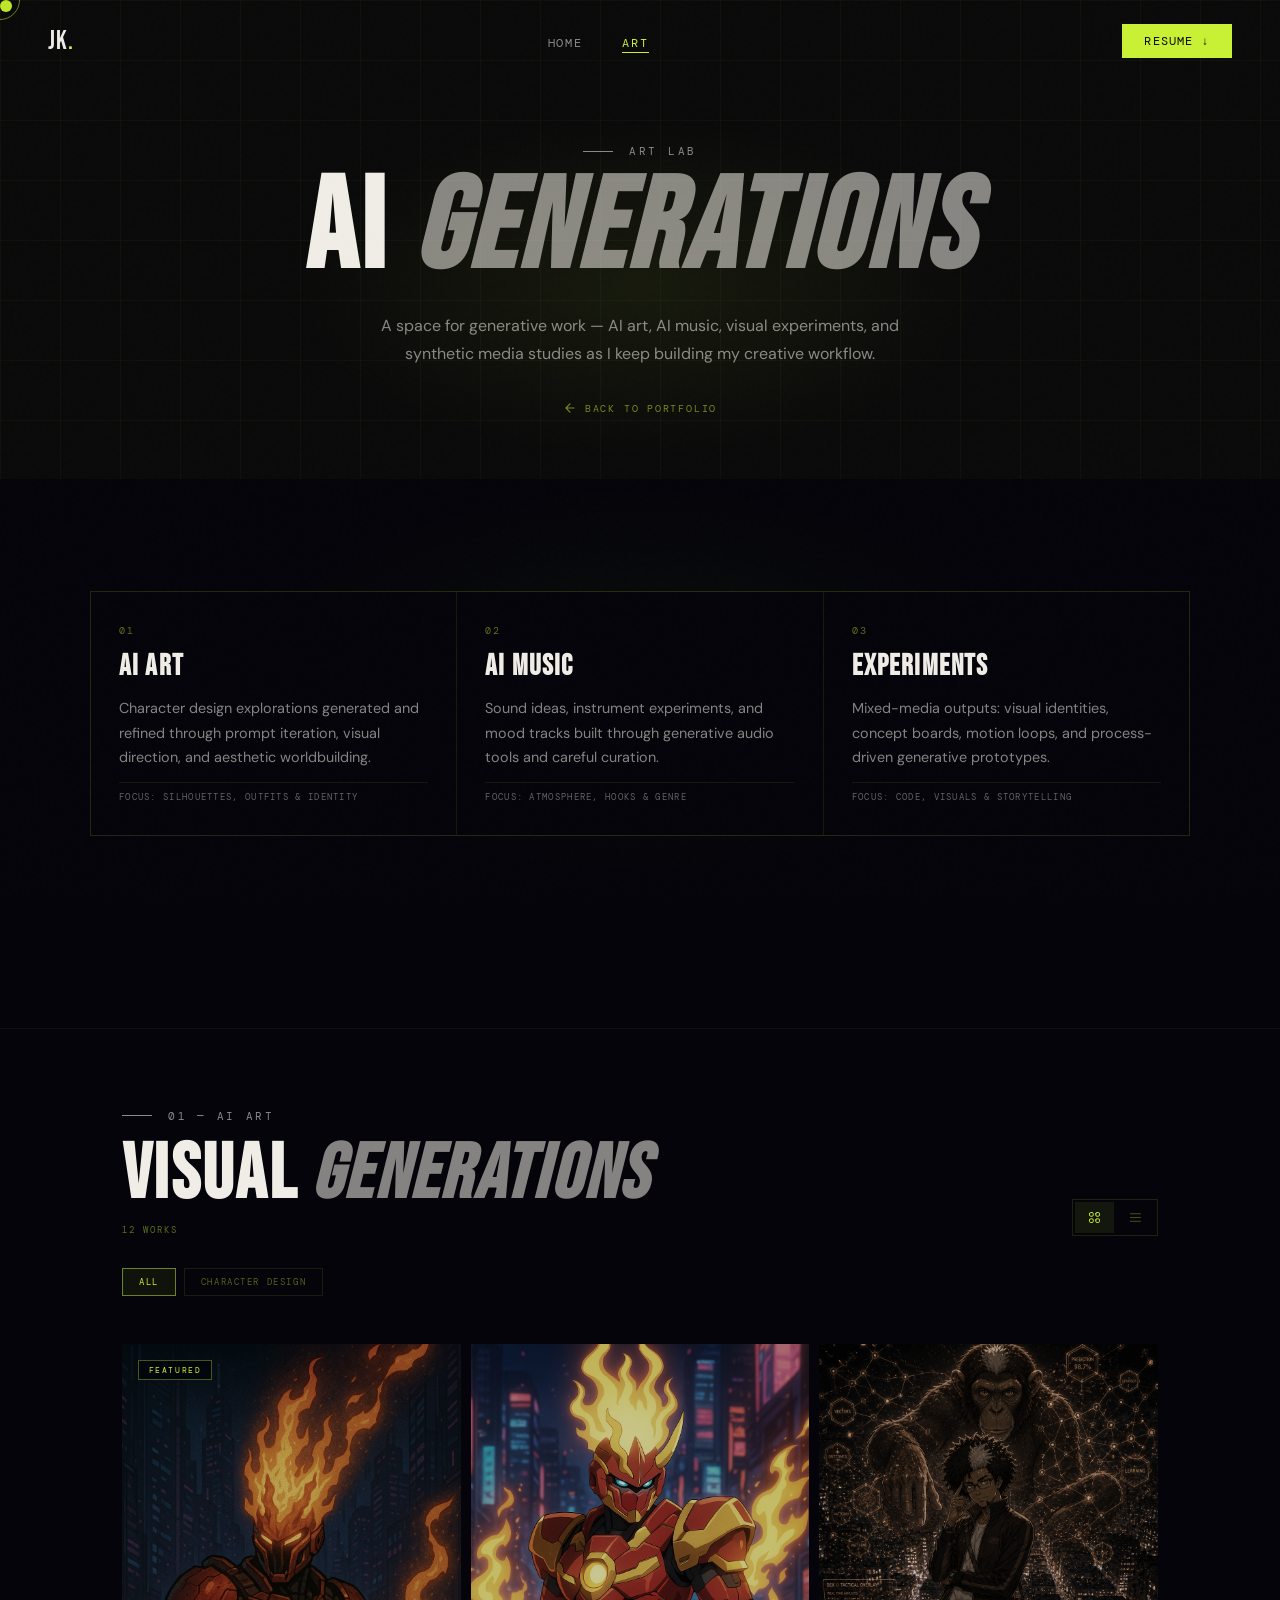
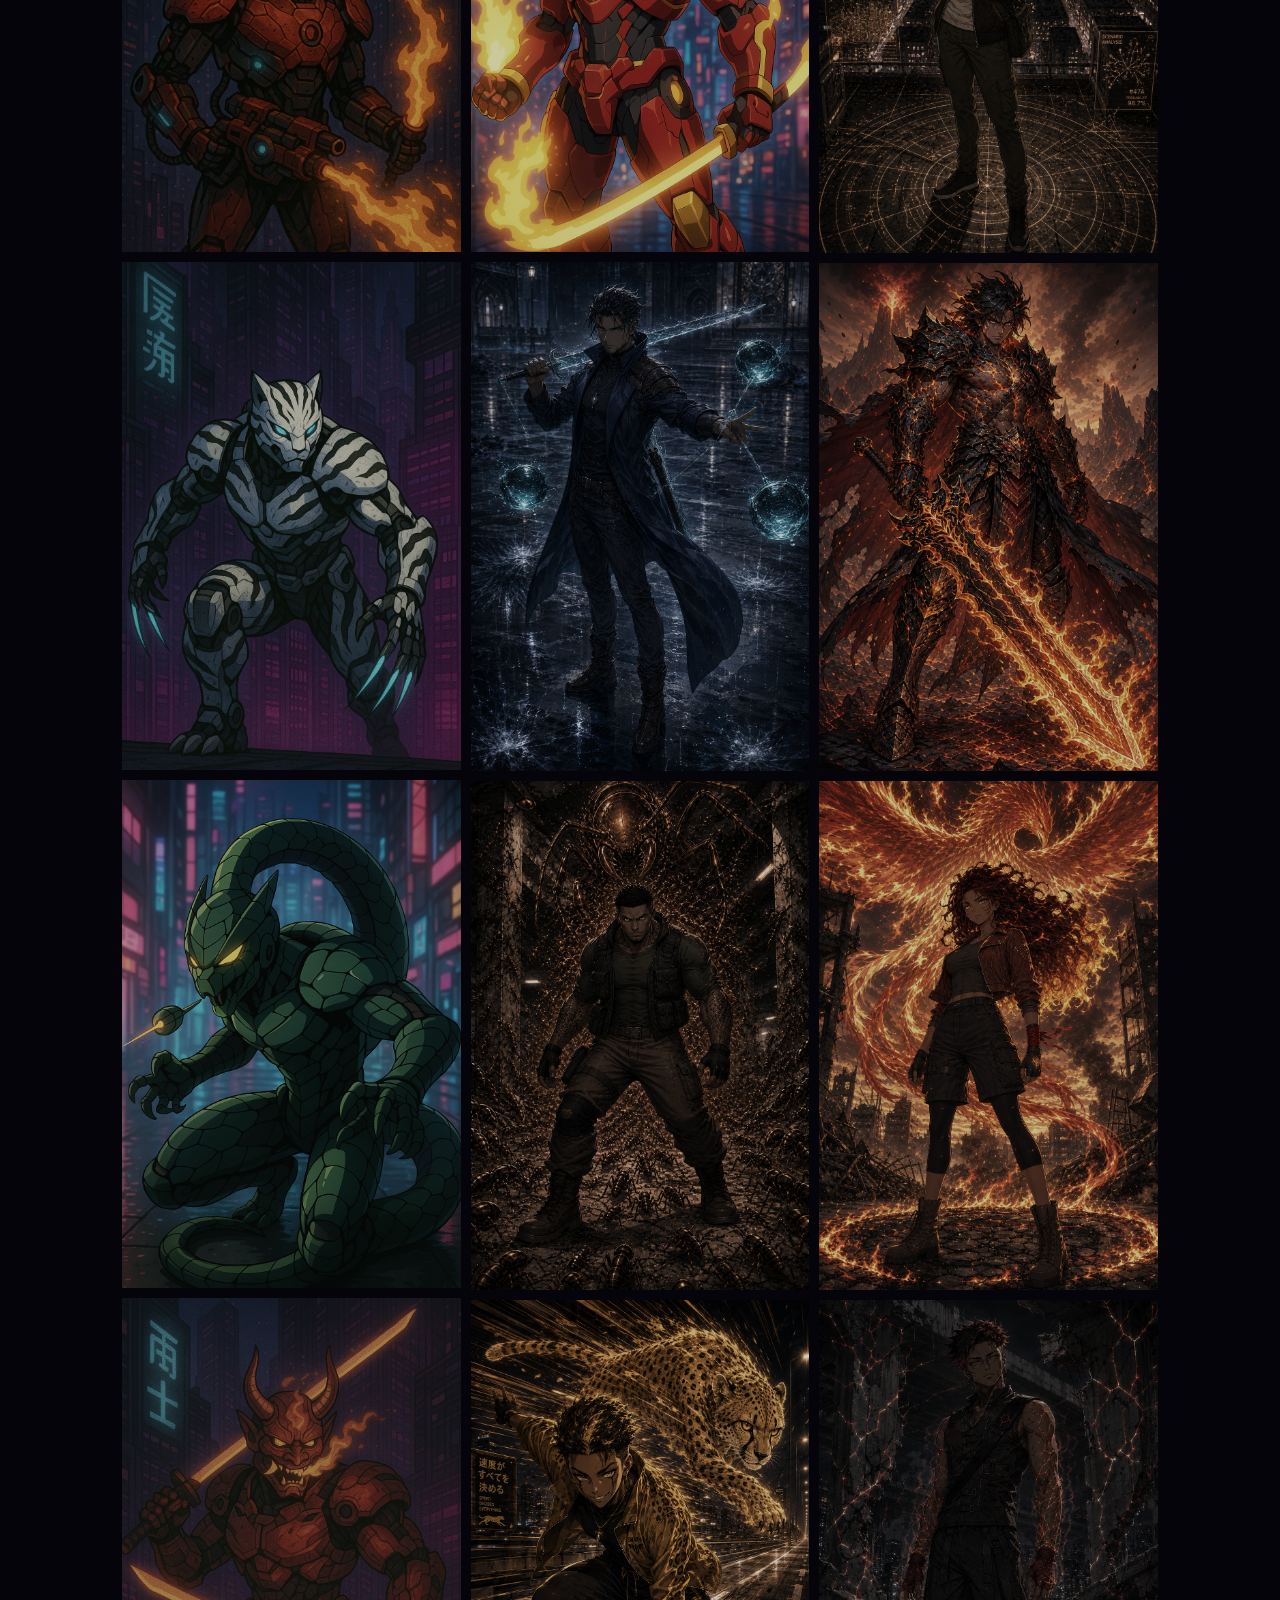
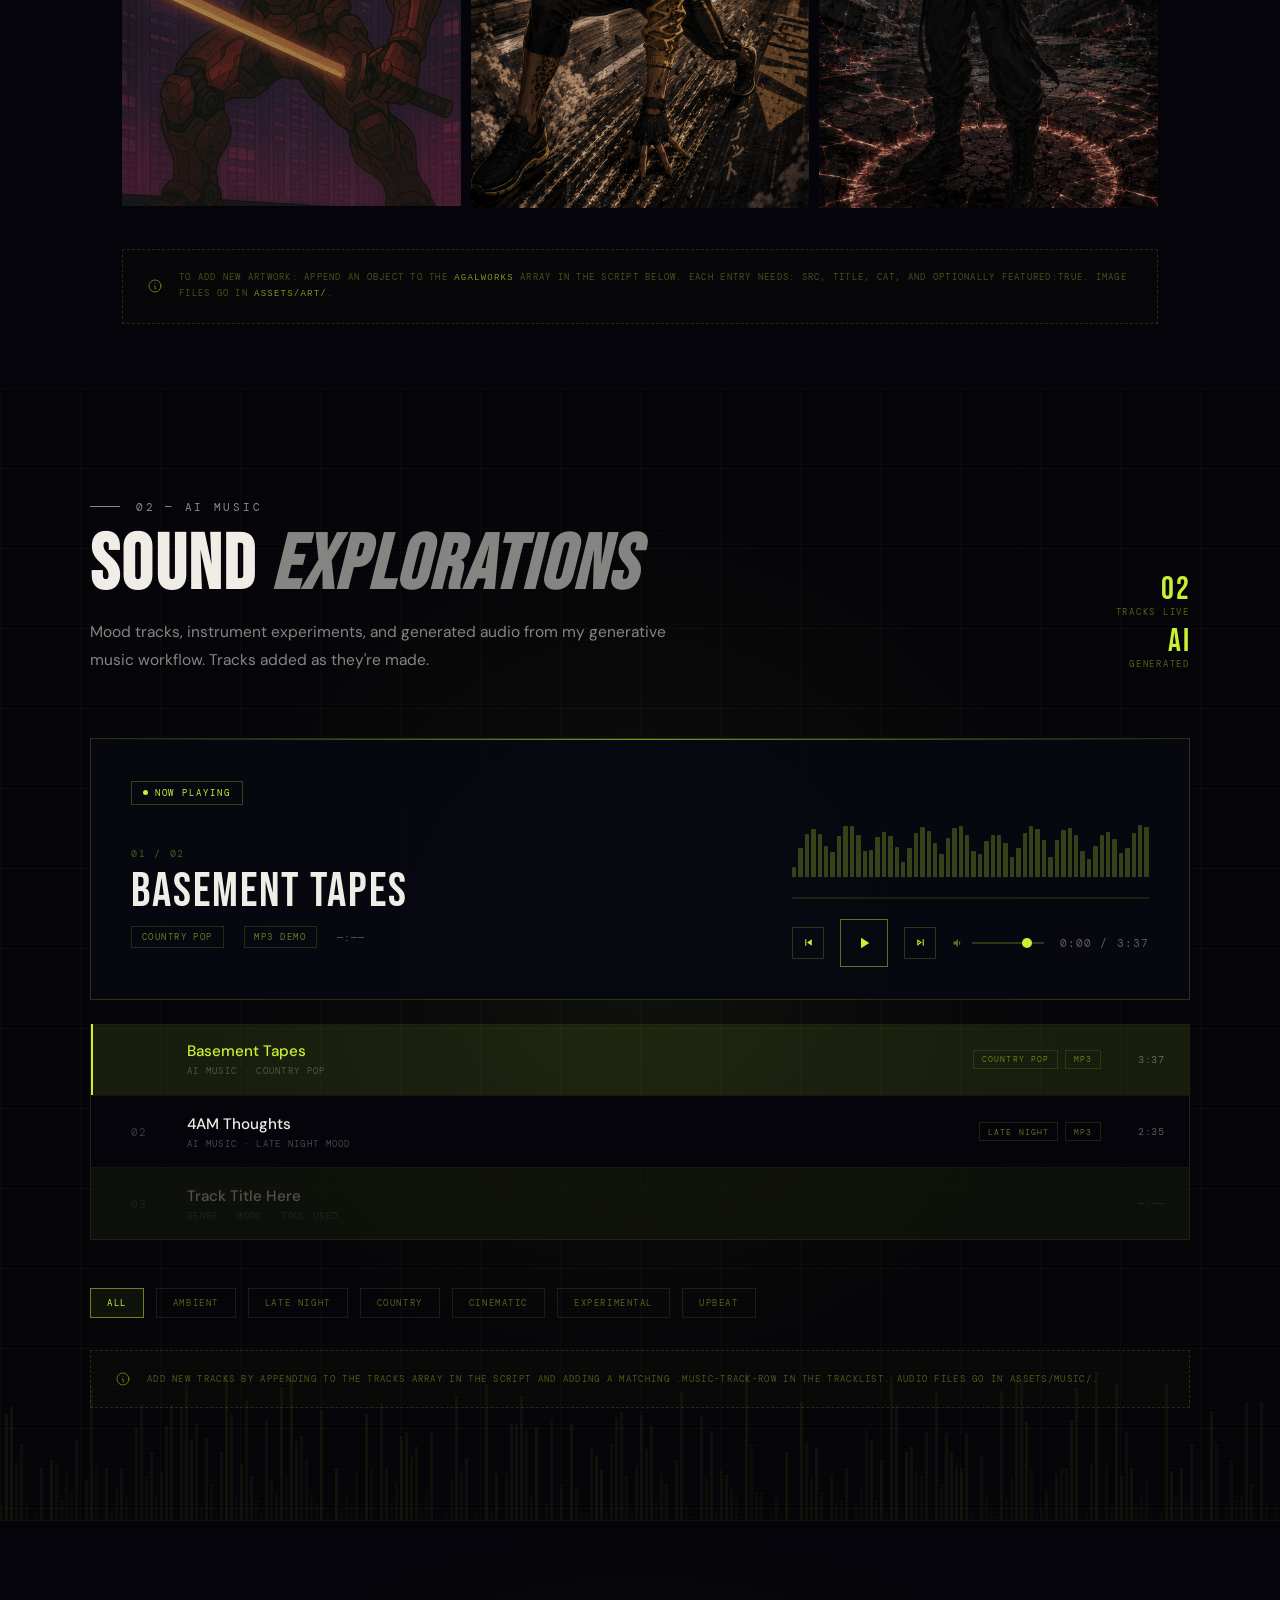
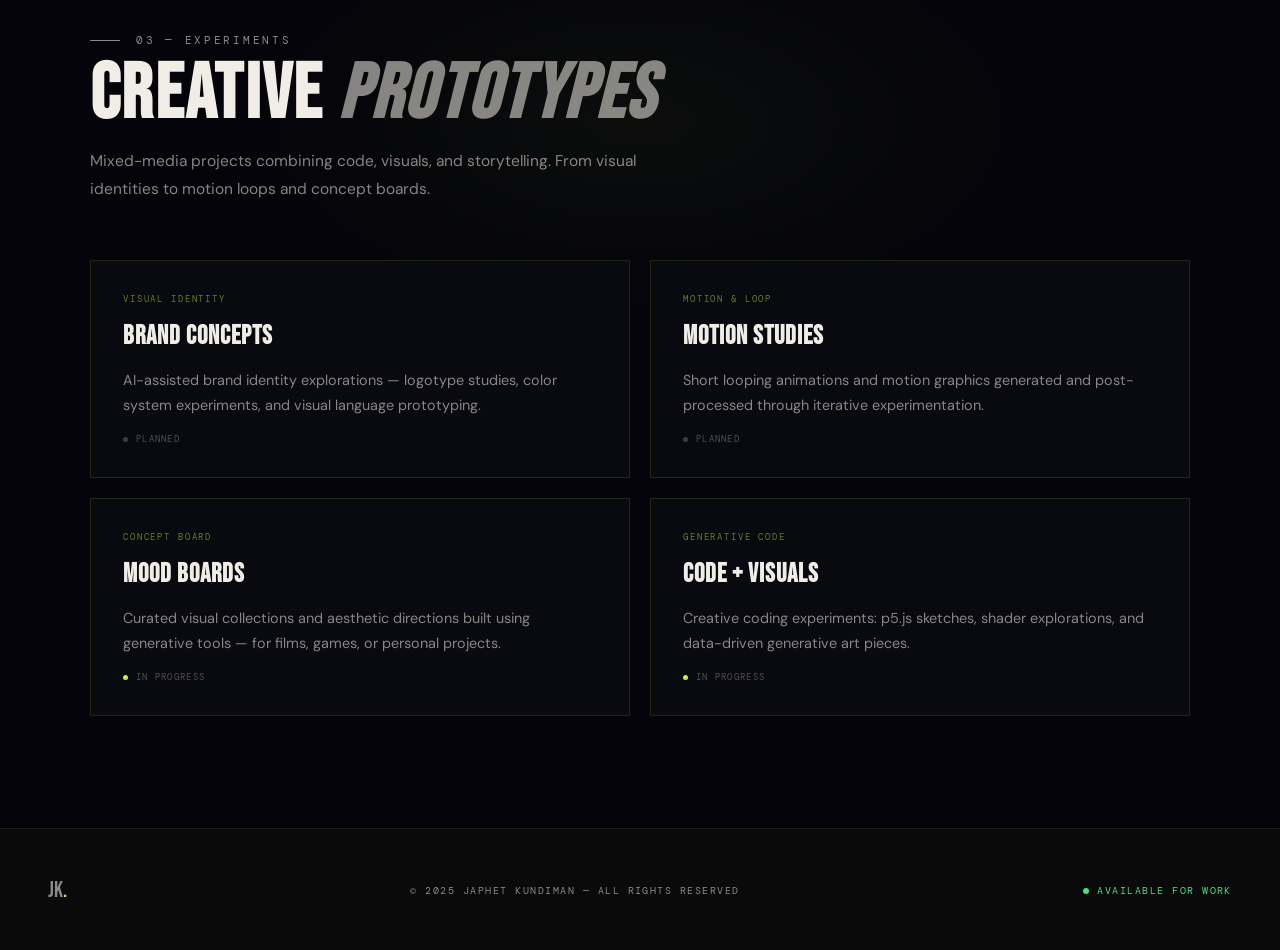
==== commit 5e8523b0: "docs(art): update AI art section description and work categories Refine the AI art category descript" ====
--- a/art.html
+++ b/art.html
@@ -831,8 +831,8 @@
       <div class="art-cat">
         <div class="art-cat-num">01</div>
         <h3>AI Art</h3>
-        <p>Character concepts, cinematic scenes, poster studies, and style explorations generated and refined through prompt iteration.</p>
-        <div class="art-cat-focus">Focus: composition, lighting &amp; mood</div>
+        <p>Character design explorations generated and refined through prompt iteration, visual direction, and aesthetic worldbuilding.</p>
+        <div class="art-cat-focus">Focus: silhouettes, outfits &amp; identity</div>
       </div>
       <div class="art-cat">
         <div class="art-cat-num">02</div>
@@ -916,18 +916,18 @@
      Fields: src (required), title (required), cat (required), featured (optional boolean)
      ═══════════════════════════════════════════════════ */
   const agalWorks = [
-    { src: 'assets/art/X45.png',    title: 'X45',    cat: 'Featured Work',     featured: true },
-    { src: 'assets/art/X01.png',    title: 'X01',    cat: 'Character Concept' },
-    { src: 'assets/art/X02.png',    title: 'X02',    cat: 'Cinematic Scene'   },
-    { src: 'assets/art/X10.png',    title: 'X10',    cat: 'Style Study'       },
-    { src: 'assets/art/X13.png',    title: 'X13',    cat: 'Poster Study'      },
-    { src: 'assets/art/Caelum.png', title: 'Caelum', cat: 'Portrait Study'    },
-    { src: 'assets/art/Colt.png',   title: 'Colt',   cat: 'Character Design'  },
-    { src: 'assets/art/Dash.png',   title: 'Dash',   cat: 'Visual Study'      },
-    { src: 'assets/art/Dex.png',    title: 'Dex',    cat: 'Portrait Study'    },
-    { src: 'assets/art/Drake.png',  title: 'Drake',  cat: 'Fantasy Character' },
-    { src: 'assets/art/Ember.png',  title: 'Ember',  cat: 'Mood Piece'        },
-    { src: 'assets/art/Kael.png',   title: 'Kael',   cat: 'Character Design'  },
+    { src: 'assets/art/X45.png',    title: 'X45',    cat: 'Character Design', featured: true },
+    { src: 'assets/art/X01.png',    title: 'X01',    cat: 'Character Design' },
+    { src: 'assets/art/X02.png',    title: 'X02',    cat: 'Character Design' },
+    { src: 'assets/art/X10.png',    title: 'X10',    cat: 'Character Design' },
+    { src: 'assets/art/X13.png',    title: 'X13',    cat: 'Character Design' },
+    { src: 'assets/art/Caelum.png', title: 'Caelum', cat: 'Character Design' },
+    { src: 'assets/art/Colt.png',   title: 'Colt',   cat: 'Character Design' },
+    { src: 'assets/art/Dash.png',   title: 'Dash',   cat: 'Character Design' },
+    { src: 'assets/art/Dex.png',    title: 'Dex',    cat: 'Character Design' },
+    { src: 'assets/art/Drake.png',  title: 'Drake',  cat: 'Character Design' },
+    { src: 'assets/art/Ember.png',  title: 'Ember',  cat: 'Character Design' },
+    { src: 'assets/art/Kael.png',   title: 'Kael',   cat: 'Character Design' },
     // ↓ ADD NEW WORKS BELOW — just copy the pattern above
   ];
 
@@ -1392,4 +1392,4 @@
 
 <script src="assets/js/script.js"></script>
 </body>
-</html>+</html>
